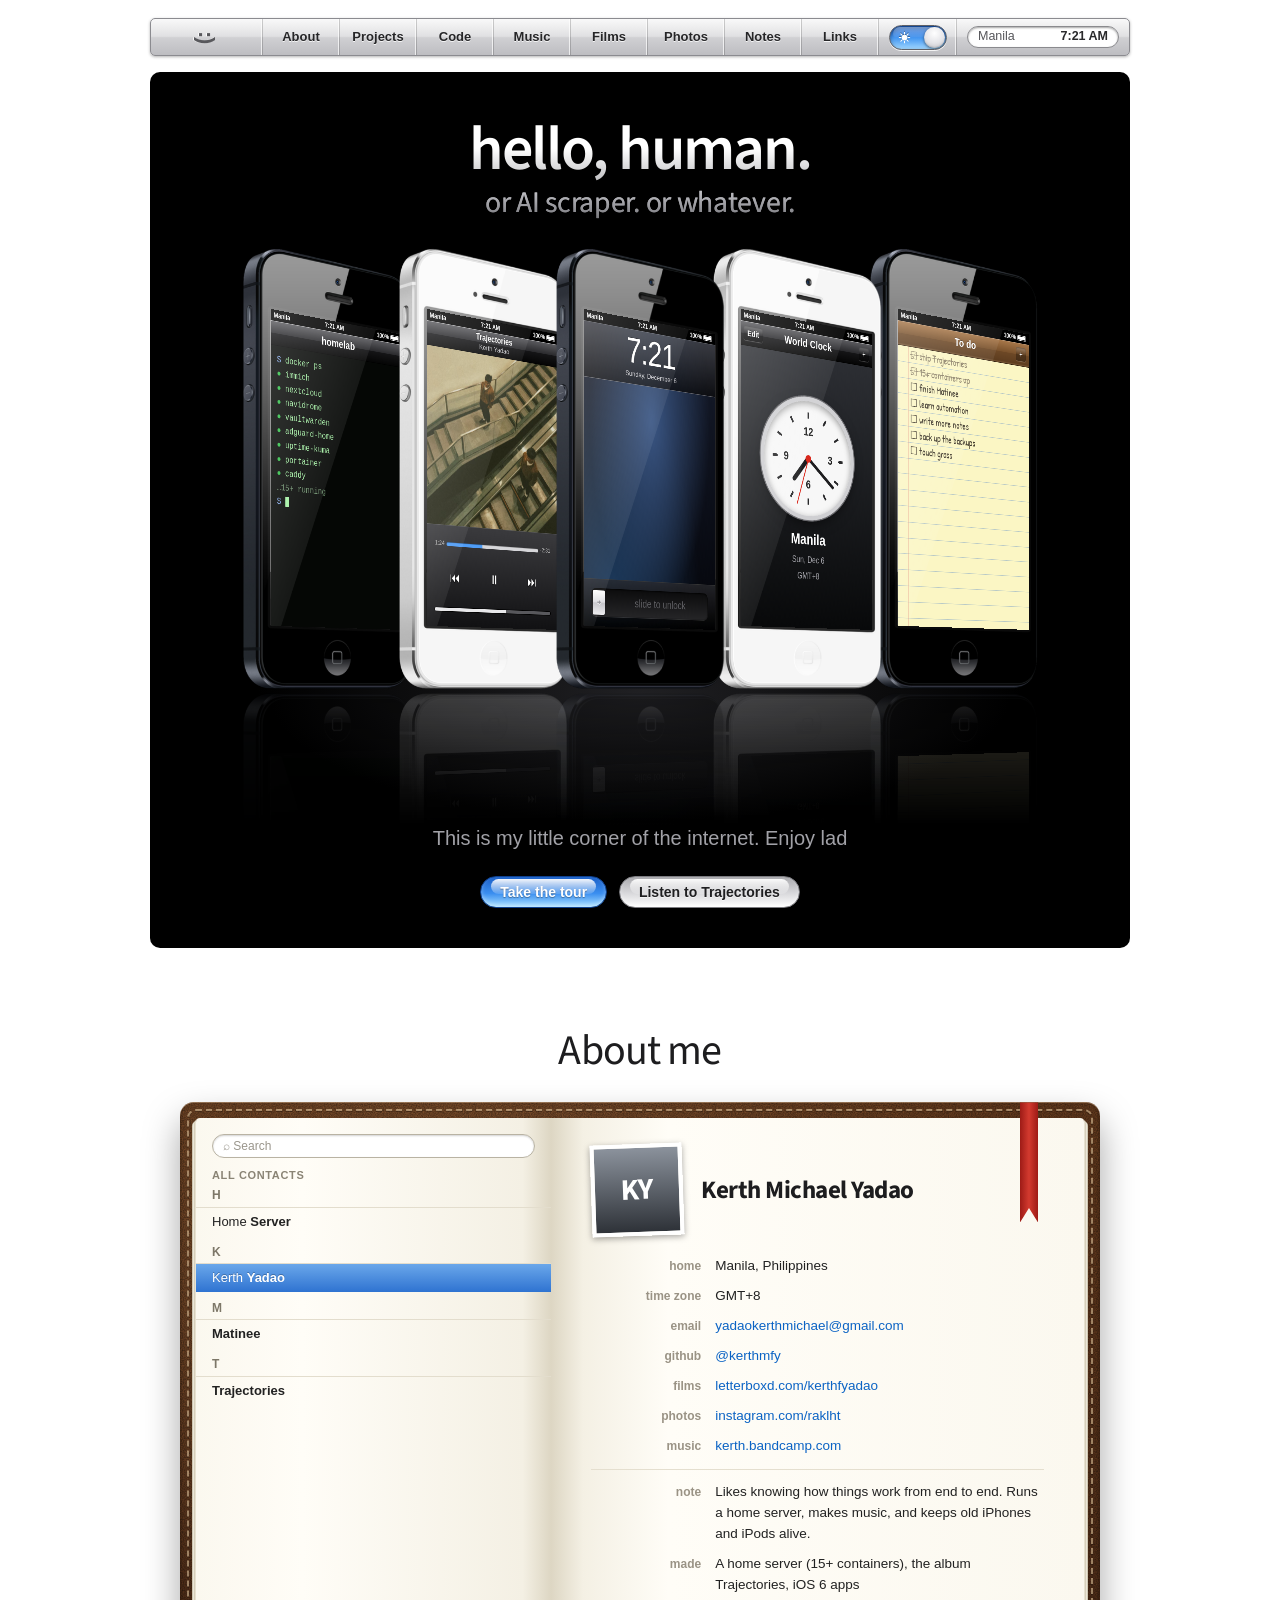
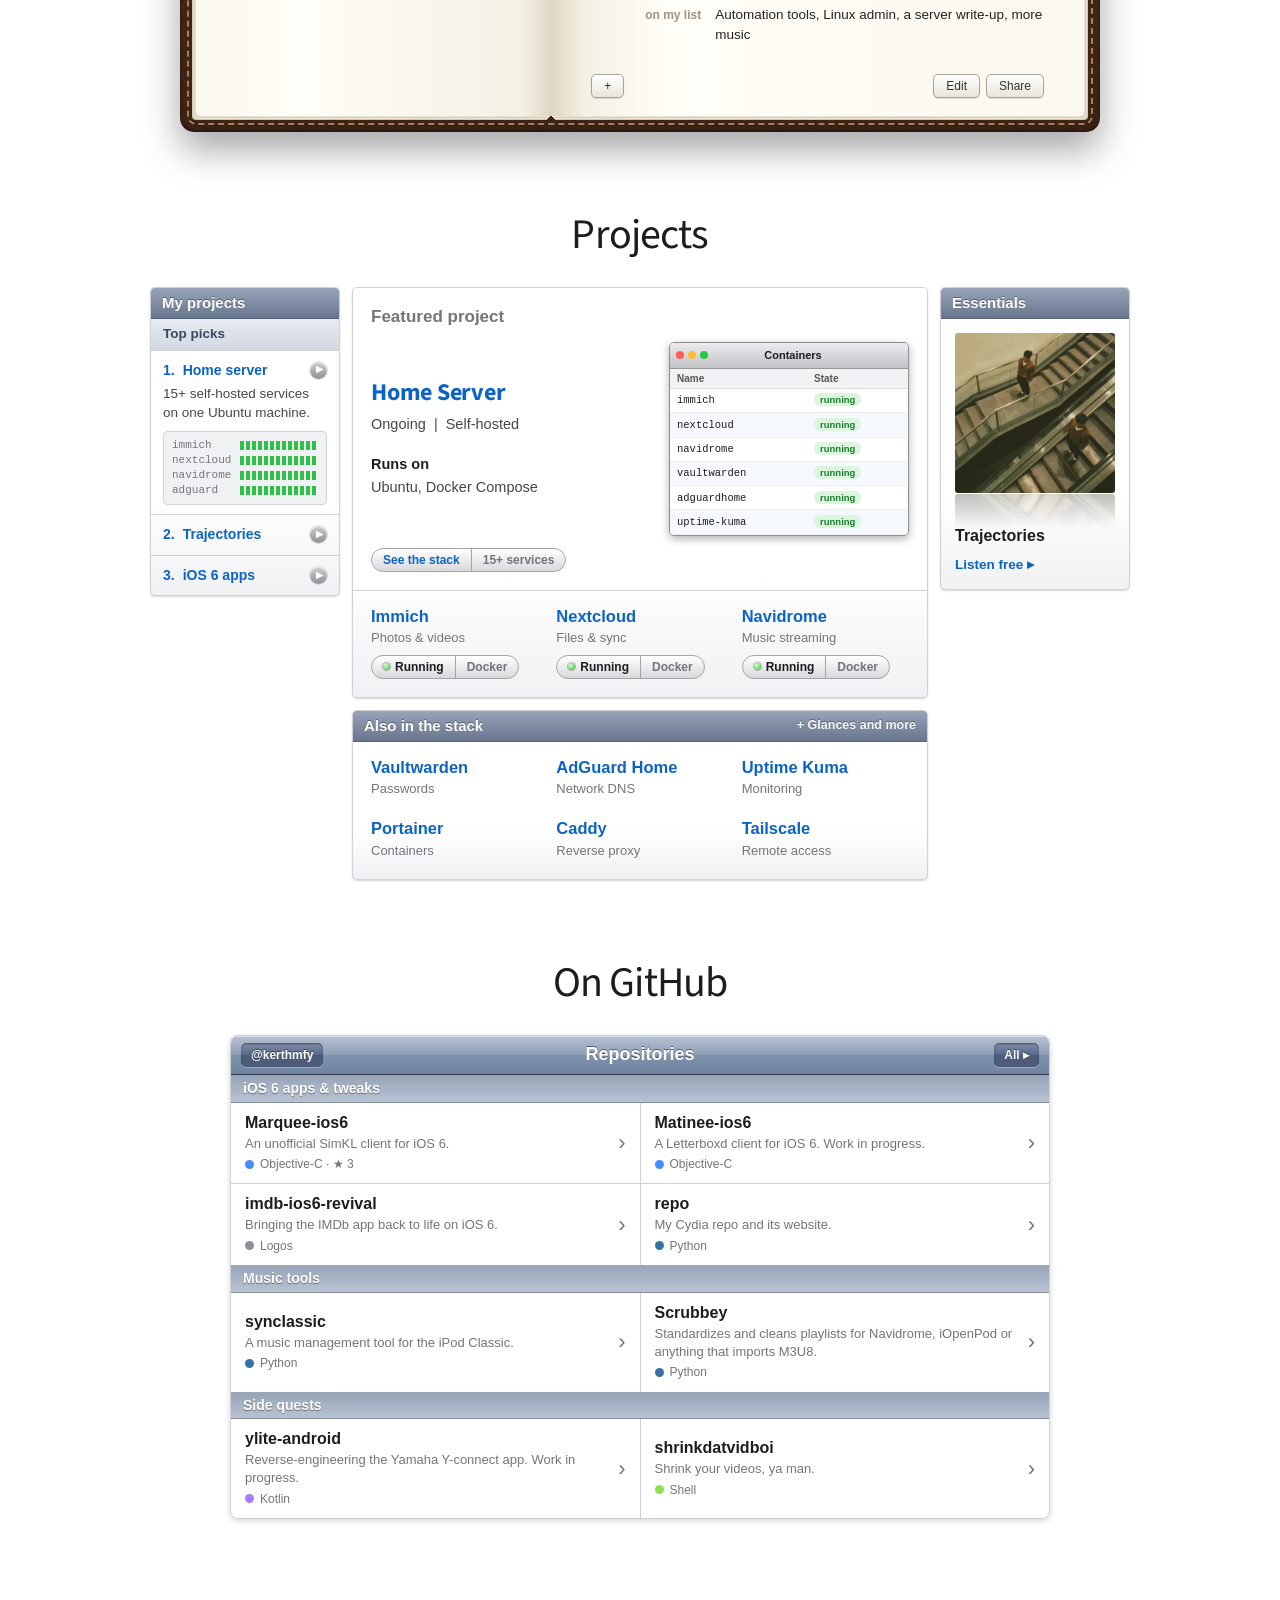
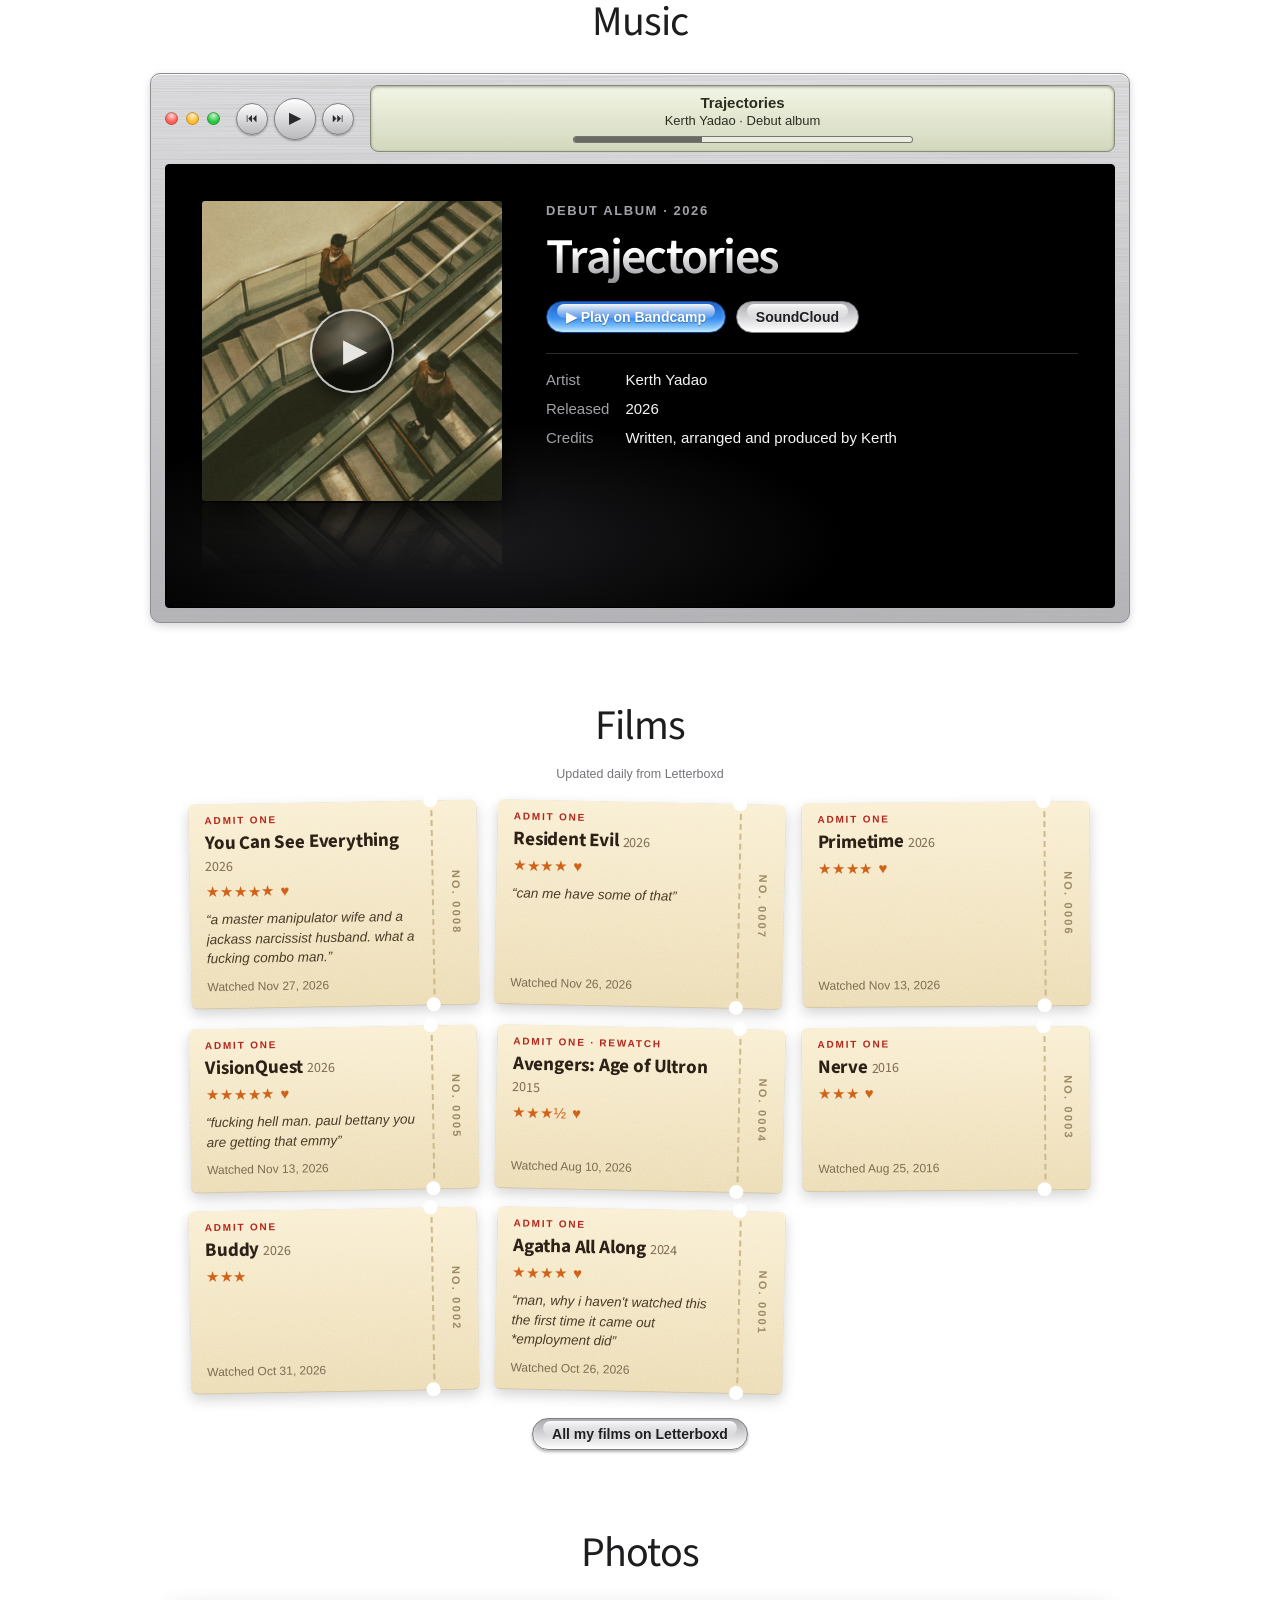
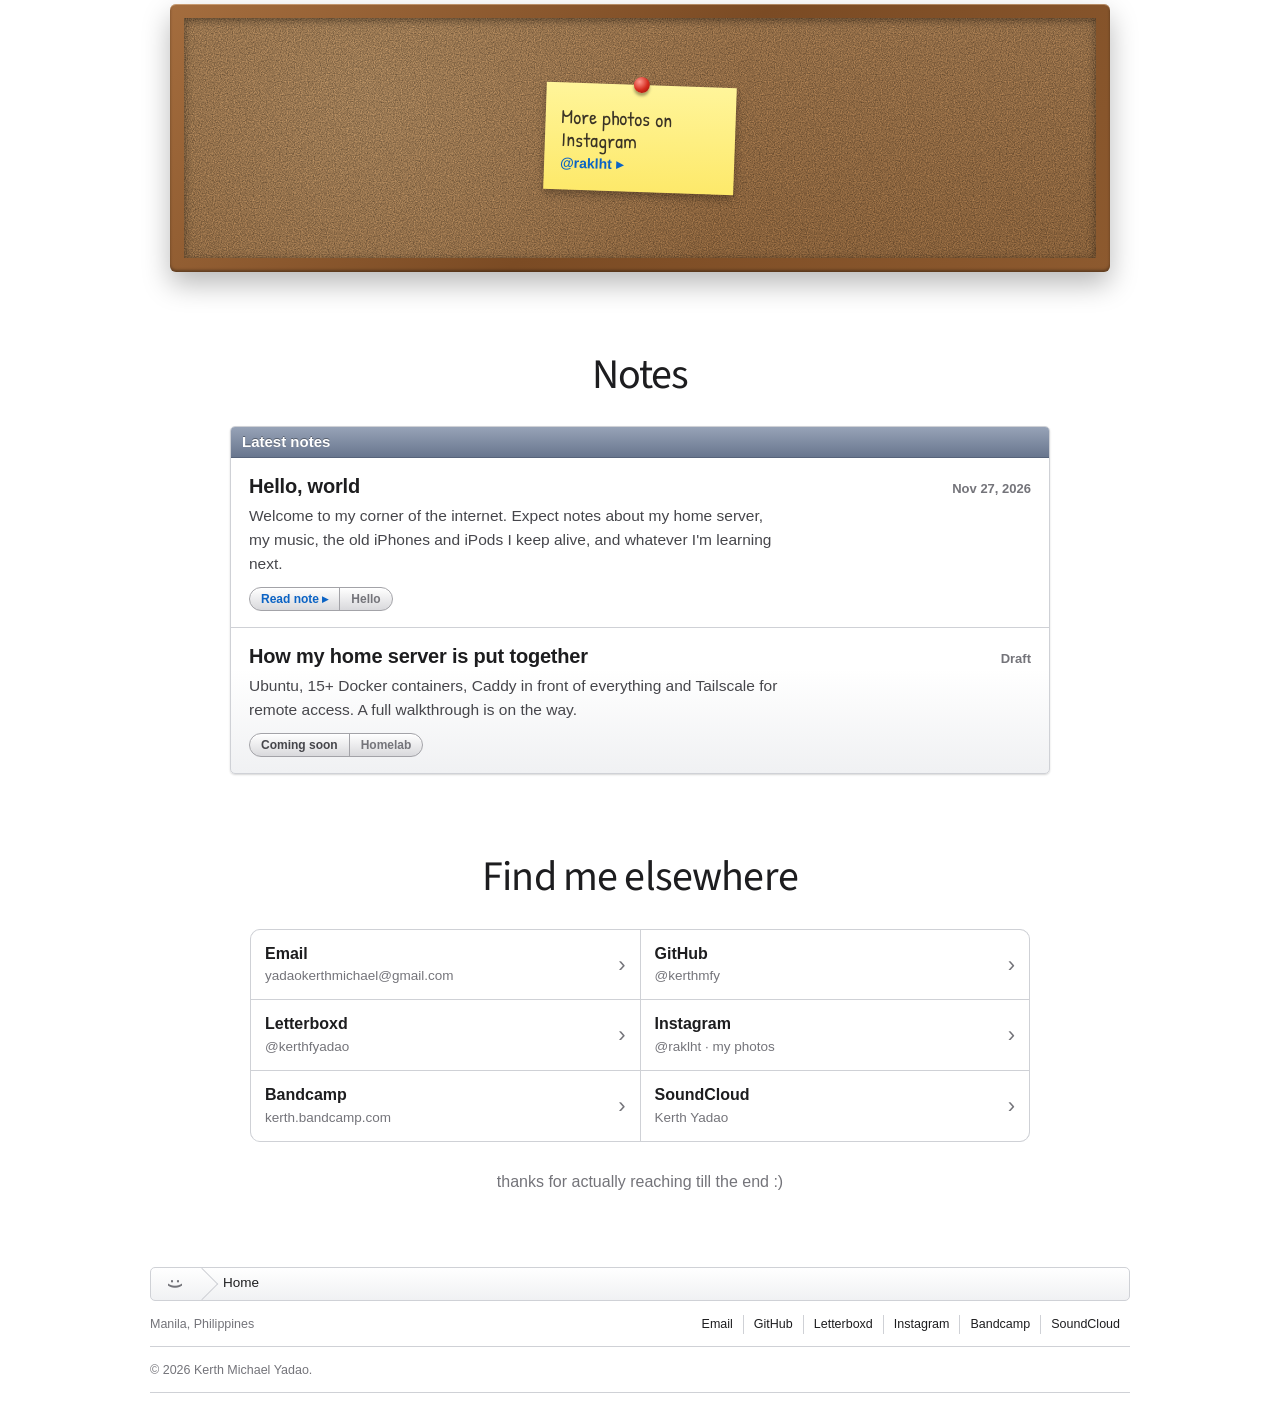
==== index.html @ 34d6b9d5 "Add light/dark switch" ====
<!DOCTYPE html>
<html lang="en">
<head>
<meta charset="utf-8">
<meta name="viewport" content="width=device-width, initial-scale=1, viewport-fit=cover">
<title>Kerth Yadao</title>
<meta name="description" content="Kerth Yadao. This is my little corner of the internet. Enjoy lad">
<meta name="color-scheme" content="light">
<link rel="icon" href="favicon.svg" type="image/svg+xml">
<link rel="apple-touch-icon" href="apple-touch-icon.png">
<meta name="theme-color" content="#e8e8ea">
<!-- Link previews (Messenger, Discord, X…). If your site lives somewhere other than
     https://kerthmfy.github.io/thegoat/, change the two addresses below. -->
<meta property="og:type" content="website">
<meta property="og:title" content="Kerth Yadao">
<meta property="og:description" content="This is my little corner of the internet. Enjoy lad">
<meta property="og:url" content="https://kerthmfy.github.io/thegoat/">
<meta property="og:image" content="https://kerthmfy.github.io/thegoat/og.png">
<meta name="twitter:card" content="summary_large_image">
<link rel="preconnect" href="https://fonts.googleapis.com">
<link rel="preconnect" href="https://fonts.gstatic.com" crossorigin>
<link href="https://fonts.googleapis.com/css2?family=Patrick+Hand&family=Source+Sans+3:ital,wght@0,300;0,400;0,600;0,700;1,400&display=swap" rel="stylesheet">

<!-- Theme: light by default. Restores a saved choice BEFORE the page paints (no flash). -->
<script>document.documentElement.classList.add("js");try{var t=localStorage.getItem("theme");if(t==="auto")t=matchMedia("(prefers-color-scheme: dark)").matches?"dark":"light";document.documentElement.dataset.theme=t==="dark"?"dark":"light"}catch(e){document.documentElement.dataset.theme="light"}</script>

<style>
/* ==========================================================================
   HOW THIS FILE IS ORGANISED  (search for the number, e.g. "7b.")
   CSS (inside <style>)
    0. Design tokens: colors + fonts      7. Projects: panels with blue-grey bars
    1. Base page + shared bits           7b. Code: iOS 6 table view of GitHub repos
    2. Glossy buttons & icon tiles        8. Music: brushed-metal player window
    3. Silver nav bar (sticky)           8b. Films: paper cinema tickets
    4. The black stage (top banner)      8c. Photos: cork board + polaroids
    5. The iPhone lineup + iOS screens    9. Notes list
    6. About: leather Address Book       10. Links + footer
                                         11. Small screens
   HTML (inside <body>) follows the page from top to bottom.
   JavaScript (the <script> at the end): 1 clock, 2 nav highlight, 3 light/dark switch,
   4 Bandcamp, 5 slide to unlock, 6 address book, 7 films, 8 phone zoom.
   ========================================================================== */

/* --------------------------------------------------------------------------
   0. DESIGN TOKENS
   Layout idea: one 980px column like mid-2000s sites. Silver nav, a black
   product-style stage, then brushed-metal and blue-grey panel sections.
   Change a value here and it changes everywhere it's used.
   -------------------------------------------------------------------------- */
:root{
  /* page + text */
  --page:#ffffff;
  --ink:#1d1d1f;
  --soft:#46464b;
  --mute:#74747a;
  --line:#cfd1d6;
  --link:#0b63c4;
  --hi:rgba(255,255,255,.85);       /* the 1px "light from above" highlight */
  --shadow:rgba(0,0,0,.16);

  /* boxes */
  --panel:#ffffff;
  --panel-2:#f0f1f3;
  --bar-a:#97a3b7; --bar-b:#68768e; --bar-line:#56637a;   /* blue-grey header bars */
  --bar-2a:#e6eaf0; --bar-2b:#d2d8e2; --bar-2ink:#3b475c;

  /* brushed metal */
  --metal-a:#dedee0; --metal-b:#b3b3b7; --metal-line:#8d8d92;

  /* small grey buttons */
  --btn-a:#ffffff; --btn-b:#d9d9dc; --btn-line:#a3a3a8; --btn-ink:#1f1f21;

  /* odds and ends */
  --lcd-a:#f2f5e4; --lcd-b:#d2d8bd; --lcd-ink:#2a2e21; --lcd-line:#868b78;

  /* colors that stay the same in light AND dark (the stage, Aqua blue) */
  --stage:#000000; --stage-ink:#f5f5f7; --stage-mute:#a1a1a7;
  --aqua-top:#1a5fc8; --aqua-mid:#3b8ff0; --aqua-glow:#a9e0ff; --aqua-line:#0f418e;
  --green:#30c048;

  /* type */
  /* The fonts Apple used then. Macs/iPhones show the real ones; everyone else gets lookalikes. */
  --font:"Myriad Set Pro","Myriad Pro",Myriad,"Source Sans 3","Helvetica Neue",Helvetica,Arial,sans-serif; /* headlines */
  --ui:"Lucida Grande","Lucida Sans Unicode","Lucida Sans",Geneva,Verdana,sans-serif;                   /* Mac OS X body + interface text */
  --ios:"Helvetica Neue",Helvetica,Arial,sans-serif;                                                     /* iOS 6 */
  --mono:Monaco,Menlo,ui-monospace,Consolas,"Liberation Mono",monospace;                                 /* Mac OS X Terminal */
  --hand:"Marker Felt","Patrick Hand","Comic Sans MS",cursive;

  /* leather/paper grain for the address book */
  --noise:url("data:image/svg+xml,%3Csvg xmlns='http://www.w3.org/2000/svg' width='240' height='240'%3E%3Cfilter id='n'%3E%3CfeTurbulence type='fractalNoise' baseFrequency='.85' numOctaves='3' stitchTiles='stitch'/%3E%3CfeColorMatrix values='0 0 0 0 0 0 0 0 0 0 0 0 0 0 0 0 0 0 .55 0'/%3E%3C/filter%3E%3Crect width='100%25' height='100%25' filter='url(%23n)'/%3E%3C/svg%3E");
  /* brushed-metal texture: a tiny SVG noise image stretched sideways into streaks */
  --metal-tex:url("data:image/svg+xml,%3Csvg xmlns='http://www.w3.org/2000/svg' width='1200' height='300'%3E%3Cfilter id='f'%3E%3CfeTurbulence type='fractalNoise' baseFrequency='0.003 0.9' numOctaves='2' seed='5' stitchTiles='stitch'/%3E%3CfeColorMatrix values='0 0 0 0 .5 0 0 0 0 .5 0 0 0 0 .5 1.1 0 0 0 -.42'/%3E%3C/filter%3E%3Crect width='100%25' height='100%25' filter='url(%23f)'/%3E%3C/svg%3E");
}

/* Dark theme = the same tokens with night values.
   Light is the default; dark only applies when the nav bar switch sets data-theme="dark". */
:root[data-theme="dark"]{
  --page:#000000; --ink:#f2f2f4; --soft:#c6c6cb; --mute:#8e8e94; --line:#34353a; --link:#62b0ff;
  --hi:rgba(255,255,255,.12); --shadow:rgba(0,0,0,.6);
  --panel:#141416; --panel-2:#1c1c1f;
  --bar-a:#5b667d; --bar-b:#39425a; --bar-line:#272e40;
  --bar-2a:#2b3142; --bar-2b:#222735; --bar-2ink:#c9d3e6;
  --metal-a:#58595d; --metal-b:#333437; --metal-line:#1d1d20;
  --btn-a:#4b4c50; --btn-b:#2b2c2f; --btn-line:#141416; --btn-ink:#f0f0f2; --lcd-a:#dbe3c6; --lcd-b:#b2bc9b; --lcd-line:#5c6150;
  --metal-tex:url("data:image/svg+xml,%3Csvg xmlns='http://www.w3.org/2000/svg' width='1200' height='300'%3E%3Cfilter id='f'%3E%3CfeTurbulence type='fractalNoise' baseFrequency='0.003 0.9' numOctaves='2' seed='5' stitchTiles='stitch'/%3E%3CfeColorMatrix values='0 0 0 0 .62 0 0 0 0 .62 0 0 0 0 .62 .5 0 0 0 -.2'/%3E%3C/filter%3E%3Crect width='100%25' height='100%25' filter='url(%23f)'/%3E%3C/svg%3E");
  color-scheme:dark;
}

/* --------------------------------------------------------------------------
   1. BASE
   -------------------------------------------------------------------------- */
*{box-sizing:border-box}
html{scroll-behavior:smooth;scroll-padding-top:calc(env(safe-area-inset-top,0px) + 62px)}
body{margin:0;background:var(--page);color:var(--ink);font:15px/1.55 var(--ui);-webkit-font-smoothing:antialiased}
a{color:var(--link)}
img{max-width:100%}
:focus-visible{outline:2px solid var(--aqua-mid);outline-offset:2px;border-radius:4px}
.skip{position:absolute;left:16px;top:-60px;z-index:40;padding:8px 14px;border-radius:8px;background:var(--panel);color:var(--link);font-weight:700;box-shadow:0 2px 8px var(--shadow)}
.skip:focus{top:12px}
.sr{position:absolute;width:1px;height:1px;overflow:hidden;clip-path:inset(50%);white-space:nowrap}

/* the one centred column everything lives in */
.wrap{
  max-width:1012px;margin:0 auto;
  padding-left:max(16px,env(safe-area-inset-left,0px));
  padding-right:max(16px,env(safe-area-inset-right,0px));
  padding-block:18px 28px;
}

.sec{margin-top:80px}
.sec-head{text-align:center;margin-bottom:28px}
.sec-head h2{font-family:var(--font);margin:0;font-size:clamp(30px,4.6vw,42px);font-weight:400;letter-spacing:-.02em;line-height:1.1;text-wrap:balance}
.sec-head p{margin:8px auto 0;max-width:34em;color:var(--mute);font-size:18px;text-wrap:balance}

/* --------------------------------------------------------------------------
   2. GLOSSY BUTTONS & ICON TILES
   The "lickable" Aqua trick: a dark-to-light gradient body,
   plus a white shine (::before) over the top half.
   -------------------------------------------------------------------------- */
.aqua{
  position:relative;isolation:isolate;display:inline-flex;align-items:center;gap:.45em;
  padding:.42em 1.35em;border-radius:999px;font:600 14px/1.3 var(--ui);text-decoration:none;cursor:pointer;
  color:#fff;text-shadow:0 1px 1px rgba(0,0,0,.35);
  background:linear-gradient(var(--aqua-top),var(--aqua-mid) 55%,var(--aqua-glow));
  border:1px solid var(--aqua-line);
  box-shadow:0 2px 3px rgba(0,0,0,.3),inset 0 -2px 4px rgba(255,255,255,.35);
}
.aqua::before{ /* the shine */
  content:"";position:absolute;z-index:-1;left:10px;right:10px;top:2px;height:48%;border-radius:999px;
  background:linear-gradient(rgba(255,255,255,.95),rgba(255,255,255,.15));
}
.aqua.alt{ /* the grey "graphite" version */
  color:#1f1f21;text-shadow:0 1px 0 rgba(255,255,255,.6);border-color:#7d7d82;
  background:linear-gradient(#a9a9ad,#d9d9dc 55%,#ffffff);
}
.aqua:hover{filter:brightness(1.07)}
.aqua.pulse{animation:pulse 1.7s ease-in-out infinite} /* Aqua's "default button" throb */
@keyframes pulse{
  50%{filter:brightness(1.2) saturate(1.15);
      box-shadow:0 2px 3px rgba(0,0,0,.3),0 0 14px rgba(90,175,255,.75),inset 0 -2px 6px rgba(255,255,255,.55)}
}
.aqua:active{filter:brightness(.92)}

/* icon tiles: emoji on a glossy rounded square. Set --a/--b for the colors and --s for the size. */
.tile{
  --a:#a8afb9;--b:#4f5763;--s:40px;
  position:relative;isolation:isolate;flex:none;display:grid;place-items:center;
  width:var(--s);height:var(--s);border-radius:calc(var(--s) * .24);
  font-size:calc(var(--s) * .55);line-height:1;
  background:linear-gradient(var(--a),var(--b));
  box-shadow:0 1px 2px rgba(0,0,0,.45),inset 0 0 0 1px rgba(0,0,0,.2);
}
.tile .ic{width:58%;height:58%;fill:none;stroke:#fff;stroke-width:2.1;stroke-linecap:round;stroke-linejoin:round;filter:drop-shadow(0 1px 1px rgba(0,0,0,.35))}
.tile::before{
  content:"";position:absolute;z-index:-1;inset:0 0 48%;border-radius:inherit;
  border-bottom-left-radius:50% 20%;border-bottom-right-radius:50% 20%;
  background:linear-gradient(rgba(255,255,255,.6),rgba(255,255,255,.1));
}

/* the little "Download | 25.5MB" style split pill */
.split{display:inline-flex;align-self:flex-start;border:1px solid var(--btn-line);border-radius:999px;overflow:hidden;font-size:12px;font-weight:600;line-height:1;background:linear-gradient(var(--btn-a),var(--btn-b));box-shadow:inset 0 1px 0 var(--hi)}
.split>*{padding:5px 11px;text-decoration:none;color:var(--soft)}
.split>a{color:var(--link)}
.split>*+*{border-left:1px solid var(--btn-line);color:var(--mute)}
.split .on{display:inline-flex;align-items:center;gap:5px;color:var(--ink)}
.split .on::before{content:"";width:7px;height:7px;border-radius:50%;background:radial-gradient(circle at 35% 30%,#d8ffc4,var(--green));box-shadow:0 0 0 1px rgba(0,0,0,.25)}

/* the round arrow buttons in lists */
.go{flex:none;width:17px;height:17px;border-radius:50%;display:grid;place-items:center;font-size:9px;font-style:normal;color:#fff;background:linear-gradient(#cfcfd3,#8f8f94);box-shadow:inset 0 1px 0 rgba(255,255,255,.6),0 0 0 1px rgba(0,0,0,.12)}
.go::before{content:"\25B6\FE0E";transform:translateX(1px)}

/* --------------------------------------------------------------------------
   3. SILVER NAV BAR
   A soft "split" gradient (light top, darker bottom) + 1px light/dark
   lines between items make it look like brushed aluminium buttons.
   -------------------------------------------------------------------------- */
/* the bar sticks to the top of the screen while you scroll */
header{position:sticky;top:calc(env(safe-area-inset-top,0px) + 8px);z-index:20}
body::before{ /* fills the phone's status-bar strip so the page doesn't show through above the bar */
  content:"";position:fixed;inset:0 0 auto;height:env(safe-area-inset-top,0px);z-index:19;background:var(--page)}
.gnav{
  display:flex;height:38px;border:1px solid #8b8b90;border-radius:5px;overflow:hidden;
  background:linear-gradient(#f9f9f9,#e0e0e2 48%,#d0d0d3 52%,#bdbdc1);
  box-shadow:0 1px 3px rgba(0,0,0,.3);
}
.gnav a,.gnav .clock{
  display:flex;align-items:center;justify-content:center;
  border-right:1px solid rgba(0,0,0,.18);box-shadow:inset -1px 0 0 rgba(255,255,255,.7);
}
.gnav a{flex:1 1 0;color:#262628;text-decoration:none;font-size:13px;font-weight:600;text-shadow:0 1px 0 rgba(255,255,255,.8)}
.gnav a:hover{background:linear-gradient(#ededee,#d4d4d7 48%,#c3c3c7 52%,#b3b3b7)}
.gnav a[aria-current],.gnav a:active{
  color:#fff;text-shadow:0 -1px 0 rgba(0,0,0,.6);
  background:linear-gradient(#77777b,#535356 48%,#424245 52%,#4c4c50);box-shadow:inset 0 2px 4px rgba(0,0,0,.5);
}
.gnav .logo{flex:0 0 112px;color:#58585c;font-size:22px;font-weight:700}
.gnav .logo span{display:inline-block;transform:rotate(90deg);letter-spacing:-.06em}
.gnav .clock{flex:0 0 172px;padding:0 10px;border-right:0;box-shadow:none}
.gnav .field{
  flex:1;display:flex;justify-content:space-between;align-items:center;height:22px;padding:0 10px;
  border-radius:11px;border:1px solid #8a8a8e;background:#fff;color:#56565a;font-size:12.5px;
  box-shadow:inset 0 1px 2px rgba(0,0,0,.35);font-variant-numeric:tabular-nums;
}
.gnav .field b{font-weight:600;color:#2a2a2c}

/* the light/dark switch: an iOS 6 toggle. Blue + sun = light, graphite + moon = dark */
.gnav .mode{flex:0 0 78px;display:flex;align-items:center;justify-content:center;border-right:1px solid rgba(0,0,0,.18);box-shadow:inset -1px 0 0 rgba(255,255,255,.7)}
.switch{
  position:relative;flex:none;width:58px;height:25px;padding:0;overflow:hidden;cursor:pointer;
  border-radius:13px;border:1px solid #5f6066;
  background:linear-gradient(#1c63cf,#4a9bf2 55%,#9fd6ff);              /* "on" blue, like iOS 6 */
  box-shadow:inset 0 2px 4px rgba(0,0,0,.4),0 1px 0 rgba(255,255,255,.8);
  transition:background .25s;
}
.switch::before{ /* glossy top half of the track */
  content:"";position:absolute;inset:1px 3px 50%;border-radius:12px 12px 6px 6px;background:linear-gradient(rgba(255,255,255,.4),rgba(255,255,255,.05));pointer-events:none}
.switch svg{position:absolute;top:50%;width:13px;height:13px;margin-top:-6.5px;filter:drop-shadow(0 -1px 0 rgba(0,0,0,.35))}
.switch .sun{left:8px;fill:#fff;stroke:#fff;stroke-width:2;stroke-linecap:round}
.switch .moon{right:8px;fill:#d9dce3}
.switch .sw-knob{ /* the silver knob */
  position:absolute;top:1px;left:34px;width:21px;height:21px;border-radius:50%;
  background:radial-gradient(circle at 50% 30%,#ffffff,#e4e4e8 55%,#b9b9be);
  box-shadow:0 1px 3px rgba(0,0,0,.55),inset 0 -1px 1px rgba(0,0,0,.12);
  transition:left .25s cubic-bezier(.4,1.4,.5,1);
}
.switch[aria-checked="true"]{background:linear-gradient(#25262a,#45464b 55%,#6c6d72)}   /* graphite */
.switch[aria-checked="true"] .sw-knob{left:1px}
.switch:focus-visible{outline:2px solid var(--aqua-mid);outline-offset:3px}

/* --------------------------------------------------------------------------
   4. THE BLACK STAGE (hero)
   -------------------------------------------------------------------------- */
.stage{
  position:relative;overflow:hidden;margin-top:16px;border-radius:10px;
  padding:46px 16px 40px;text-align:center;color:var(--stage-ink);
  /* a soft grey "floor" glow under the widgets */
  background:radial-gradient(ellipse 52% 20% at 50% 71%,#202023,transparent 75%),var(--stage);
}
.hello{ /* gradient text: paint a gradient, then clip it to the letters */
  margin:0;font-family:var(--font);font-size:clamp(36px,6.4vw,62px);font-weight:600;letter-spacing:-.03em;line-height:1.05;
  background:linear-gradient(#ffffff 30%,#87878c 92%);-webkit-background-clip:text;background-clip:text;color:transparent;
}
.hello span{display:block;margin-top:.15em;font-size:.48em;font-weight:400;letter-spacing:-.01em;background:linear-gradient(#c9c9ce,#77777c);-webkit-background-clip:text;background-clip:text}
.stage-sub{max-width:33em;margin:0 auto;color:var(--stage-mute);font-size:clamp(17px,2.1vw,20px);text-wrap:balance}
.stage-acts{display:flex;flex-wrap:wrap;justify-content:center;gap:12px;margin-top:22px}

/* --------------------------------------------------------------------------
   5. THE iPHONE LINEUP
   Each phone is a cut-out of the iPhone 5 mockup (iphone5-black/white.png,
   drawn at 863×1584). The screen is real HTML, 320×568 like an iPhone 5,
   bent onto the tilted glass with matrix3d (a "perspective warp").
   --z is the zoom level of the whole lineup.
   -------------------------------------------------------------------------- */
.fan{
  --z:.28;
  display:flex;justify-content:center;align-items:flex-end;
  margin-top:28px;padding-bottom:calc(1584px * var(--z) * .3);   /* room for the reflections */
}
.dev{
  --lift:0px;
  position:relative;flex:none;display:block;
  width:calc(863px * var(--z));height:calc(1584px * var(--z));
  color:inherit;text-decoration:none;text-align:left;
  transform:translateY(var(--lift));transition:transform .35s ease;
  /* the mirror reflection (Chrome, Edge, Safari; Firefox skips it) */
  -webkit-box-reflect:below 2px linear-gradient(transparent 70%,rgba(255,255,255,.2));
}
.dev+.dev{margin-left:calc(-303px * var(--z))}   /* phones overlap a little */
.dev.d1,.dev.d5{z-index:1}.dev.d2,.dev.d4{z-index:2}.dev.d3{z-index:3}
a.dev:hover,a.dev:focus-visible{--lift:-10px}
a.dev{cursor:zoom-in}
.dev:focus-visible{outline:none}
.dev:focus-visible .dev-scr{outline:6px solid var(--aqua-mid)}
.dev>img{position:absolute;inset:0;width:100%;height:100%;pointer-events:none}
.dev-scr{
  position:absolute;left:0;top:0;width:320px;height:568px;font-size:32px;
  display:flex;flex-direction:column;overflow:hidden;background:#000;font-family:var(--ios);
  transform-origin:0 0;
  transform:scale(var(--z)) matrix3d(1.6219808,0.35728717,0,0.00022831896,0,1.9929577,0,0,0,0,1,0,230.5,221,0,1);   /* the warp: flat 320×568 → tilted screen */
}
.dev-scr::after{ /* the glass glare from the mockup, redrawn over the screen */
  content:"";position:absolute;inset:0;pointer-events:none;z-index:5;
  background:linear-gradient(112deg,rgba(255,255,255,.2),rgba(255,255,255,.07) 46%,transparent 46.3%);
}

/* 5a2. zoomed phone: a dimmed overlay with one big phone */
.zoom{position:fixed;inset:0;z-index:30;display:grid;place-items:center;align-content:center;gap:18px;padding:20px;
  background:rgba(0,0,0,.82);-webkit-backdrop-filter:blur(6px);backdrop-filter:blur(6px);animation:zfade .25s ease both}
.zoom[hidden]{display:none}
.zoom .dev{--lift:0px;cursor:default;margin:0!important;animation:zpop .35s cubic-bezier(.2,1.2,.4,1) both;-webkit-box-reflect:unset}
.zoom-bar{display:flex;gap:10px;flex-wrap:wrap;justify-content:center}
.zoom-x{position:absolute;top:max(14px,env(safe-area-inset-top,0px));right:max(14px,env(safe-area-inset-right,0px));width:36px;height:36px;border-radius:50%;border:1px solid rgba(255,255,255,.35);
  font:700 18px/1 var(--ui);color:#fff;cursor:pointer;background:linear-gradient(rgba(255,255,255,.25),rgba(255,255,255,.05))}
.zoom-x:hover{background:rgba(255,255,255,.25)}
@keyframes zfade{from{opacity:0}}
@keyframes zpop{from{transform:scale(.55);opacity:0}}

/* 5b. iOS 6 bits: status bar, glossy nav bar, bar buttons */
.sb{flex:none;display:flex;justify-content:space-between;align-items:center;height:1.65em;padding:0 .6em;background:#000;color:#fff;font:600 .38em/1 var(--ios);font-variant-numeric:tabular-nums}
.sb .bat{display:inline-flex;align-items:center;gap:.3em}
.sb .bat::after{content:"";width:1.8em;height:.85em;border:.1em solid #fff;border-radius:.15em;background:linear-gradient(#fff,#fff) content-box;padding:.1em;box-sizing:border-box}
.nb{
  flex:none;position:relative;display:grid;place-items:center;height:2.2em;padding:0 .4em;
  font:700 .62em/1 var(--ios);color:#fff;text-shadow:0 -1px 0 rgba(0,0,0,.45);white-space:nowrap;
  background:linear-gradient(#b6c2d2,#8d9eb6 50%,#7f92ad 51%,#6f839f);
  border-bottom:1px solid #2c384c;box-shadow:inset 0 1px 0 rgba(255,255,255,.5);
}
.nb.blk{background:linear-gradient(#5c5c60,#2b2b2e 50%,#151517 51%,#050505);border-bottom-color:#000}
.nb.lth{
  background:linear-gradient(#a8784a,#7a522c 50%,#6d4826 51%,#5b3b1e);border-bottom-color:#2f1d0d;
  box-shadow:inset 0 1px 0 rgba(255,255,255,.25),inset 0 -.12em 0 rgba(255,220,170,.12);
}
.nb .bb{
  position:absolute;top:50%;transform:translateY(-50%);padding:.4em .6em;border-radius:.3em;font-size:.72em;
  background:linear-gradient(rgba(255,255,255,.25),rgba(255,255,255,0) 50%,rgba(0,0,0,.12) 51%),rgba(0,0,0,.18);
  box-shadow:inset 0 1px 2px rgba(0,0,0,.45),0 1px 0 rgba(255,255,255,.3);
}
.nb .l{left:.5em}.nb .r{right:.5em}
.nb .two{display:flex;flex-direction:column;align-items:center;gap:.2em;font-size:.8em}
.nb .two span{font-weight:400;color:#c9c9cd;font-size:.85em}

/* 5c. terminal */
.term{flex:1;background:#050705;color:#a3f0a3;font:.5em/1.6 var(--mono)}
.term pre{margin:0;padding:.8em .9em;font:inherit;overflow:hidden}
.term b{color:#8fb7ff;font-weight:400}.term em{color:var(--green);font-style:normal}.term .dim{color:#6f936f}
.cur{display:inline-block;width:.55em;height:1.1em;vertical-align:-.2em;background:#a3f0a3;animation:blink 1.1s steps(1) infinite}
@keyframes blink{50%{opacity:0}}

/* 5d. now playing */
.np-art{flex:none}
.np-art .art{border-radius:0}
.np-ctl{flex:1;display:flex;flex-direction:column;justify-content:space-around;padding:.3em .6em;color:#fff;background:linear-gradient(#3a3a3d,#111113);border-top:1px solid #555}
.scrub{display:flex;align-items:center;gap:.4em;font:.36em/1 var(--ios);color:#bbb;font-variant-numeric:tabular-nums}
.scrub i{flex:1;height:.6em;border-radius:1em;background:linear-gradient(90deg,#4f9cf5 0 38%,#d6d6d9 38%);box-shadow:inset 0 1px 1px rgba(0,0,0,.45)}
.ctrl{display:flex;justify-content:space-around;font-size:.75em;color:#fff;text-shadow:0 1px 2px #000}
.vol{height:.2em;border-radius:1em;background:linear-gradient(90deg,#e8e8ea 0 60%,#58585c 60%);box-shadow:0 0 0 .04em #000}

/* 5e. home screen */
.springboard{
  flex:1;display:flex;flex-direction:column;
  background:radial-gradient(ellipse at 30% 10%,#4f6aa0,transparent 60%),radial-gradient(ellipse at 80% 90%,#2b3f6b,transparent 55%),linear-gradient(#18213a,#05070d);
}
.apps{display:grid;grid-template-columns:repeat(4,1fr);gap:.45em .2em;padding:.55em .3em 0}
.apps a,.ios-dock a{display:flex;flex-direction:column;align-items:center;gap:.2em;color:#fff;text-decoration:none;border-radius:.3em}
.apps .tile,.ios-dock .tile{--s:1.8em}
.lbl{font-size:.36em;line-height:1;text-shadow:0 1px 2px #000;white-space:nowrap}
.apps a:hover .tile,.ios-dock a:hover .tile{filter:brightness(1.12)}
.me-card{margin:auto .4em .3em;padding:.4em .45em;border-radius:.4em;display:flex;align-items:center;gap:.4em;background:rgba(255,255,255,.12);box-shadow:inset 0 0 0 1px rgba(255,255,255,.15)}
.ava{position:relative;flex:none;width:1.6em;height:1.6em;border-radius:50%;overflow:hidden;display:grid;place-items:center;font-weight:700;font-size:.62em;background:linear-gradient(#8a9099,#2c2f35);box-shadow:0 0 0 .1em rgba(255,255,255,.7)}
.me-card b{display:block;font-size:.5em;line-height:1.2}.me-card small{display:block;font-size:.38em;color:#c4cad8}
.dots{display:flex;justify-content:center;gap:.25em;padding:.3em 0}
.dots i{width:.22em;height:.22em;border-radius:50%;background:rgba(255,255,255,.35)}.dots i:first-child{background:#fff}
.ios-dock{
  display:flex;justify-content:space-around;padding:.35em .2em .3em;
  background:linear-gradient(rgba(255,255,255,.28),rgba(255,255,255,.1) 45%,rgba(255,255,255,.04));
  border-top:1px solid rgba(255,255,255,.45);box-shadow:0 -.1em .4em rgba(0,0,0,.4);
}

/* 5f. world clock */
.clk{flex:1;display:flex;flex-direction:column;align-items:center;justify-content:center;gap:.15em;text-align:center;color:#fff;background:linear-gradient(#2c2e33,#08090a)}
.face{
  --h:0deg;--m:0deg;--s:0deg;
  position:relative;width:7em;height:7em;border-radius:50%;margin-bottom:.6em;font-size:.95em;
  background:
    radial-gradient(closest-side,#f7f7f7 0 69%,transparent 70% 80%,#f7f7f7 81%),
    repeating-conic-gradient(from -1.5deg,#2a2a2c 0 3deg,transparent 3deg 30deg),
    #f7f7f7;
  box-shadow:0 0 0 .26em #cfcfd2,0 0 0 .34em #69696d,0 .3em .9em rgba(0,0,0,.7),inset 0 .15em .45em rgba(0,0,0,.35);
}
.face b{position:absolute;font:600 .7em/1 var(--ios);color:#222}
.n12{top:22%;left:50%;transform:translateX(-50%)}.n6{bottom:22%;left:50%;transform:translateX(-50%)}
.n3{right:22%;top:50%;transform:translateY(-50%)}.n9{left:22%;top:50%;transform:translateY(-50%)}
.face i{position:absolute;left:50%;bottom:50%;transform-origin:50% 100%;border-radius:1em}
.face .hr{width:.3em;height:1.85em;margin-left:-.15em;background:#1d1d1f;transform:rotate(var(--h))}
.face .mn{width:.2em;height:2.65em;margin-left:-.1em;background:#1d1d1f;transform:rotate(var(--m))}
.face .sc{width:.08em;height:2.95em;margin-left:-.04em;background:#d9281c;transform:rotate(var(--s))}
.face .cap{width:.45em;height:.45em;margin:0 0 -.225em -.225em;background:#d9281c}
.clk p{margin:0}.clk .city{font-size:.85em;font-weight:600}.clk .date,.clk .tz{font-size:.5em;color:#a8a8ae}

/* 5g. notepad */
.pad-body{
  flex:1;padding:0 .3em 0 1.5em;font:.6em/1.5em var(--hand);color:#3a3326;
  background:
    linear-gradient(90deg,transparent 1.25em,rgba(214,90,90,.6) 1.25em calc(1.25em + 1px),transparent 0),
    repeating-linear-gradient(transparent 0 calc(1.5em - 1px),rgba(100,145,200,.45) calc(1.5em - 1px) 1.5em),
    #fbf6c4;
}
.pad-body p{margin:0;white-space:nowrap;overflow:hidden;text-overflow:ellipsis}
.pad-body .done{color:#8a7f66;text-decoration:line-through}

/* 5h. lock screen + slide to unlock (iOS 6) */
.lock{position:absolute;left:0;right:0;top:.627em;bottom:0;z-index:4;display:none;flex-direction:column;justify-content:space-between;color:#fff;overflow:hidden}
.js .lock{display:flex}
.lock.gone{display:none}
.lock-wall{position:absolute;inset:0;background:radial-gradient(ellipse at 50% 30%,#3a5684,transparent 65%),radial-gradient(ellipse at 20% 90%,#1d3b5e,transparent 60%),linear-gradient(#151b2b,#04050a);transition:opacity .45s ease .15s}
.lock-wall img{display:block;width:100%;height:100%;object-fit:cover}
.lock-top{
  position:relative;text-align:center;padding:.12em 0 .3em;
  background:linear-gradient(rgba(70,70,74,.72),rgba(12,12,14,.82));
  border-bottom:1px solid rgba(255,255,255,.22);box-shadow:inset 0 1px 0 rgba(255,255,255,.18);
  transition:transform .45s cubic-bezier(.5,0,.3,1);
}
.lock-time{font:300 2em/1.1 var(--ios);letter-spacing:-.02em;font-variant-numeric:tabular-nums;text-shadow:0 -1px 0 rgba(0,0,0,.5)}
.lock-date{font:400 .42em/1.2 var(--ios);color:#d8d8dc}
.lock-bot{
  position:relative;padding:.5em .55em .55em;
  background:linear-gradient(rgba(40,40,44,.8),rgba(0,0,0,.92));border-top:1px solid rgba(255,255,255,.2);
  transition:transform .45s cubic-bezier(.5,0,.3,1);
}
.track{position:relative;display:flex;align-items:center;height:1.6em;padding:.12em;border-radius:.32em;background:linear-gradient(#0c0c0d,#252527);box-shadow:inset 0 1px 3px #000,0 1px 0 rgba(255,255,255,.16)}
.knob{
  position:relative;z-index:1;flex:none;display:grid;place-items:center;width:2.1em;height:100%;padding:0;border:0;border-radius:.24em;
  cursor:grab;touch-action:none;
  background:linear-gradient(#ffffff,#dcdce0 48%,#c4c4c9 52%,#ececef);
  box-shadow:0 1px 2px rgba(0,0,0,.7),inset 0 1px 0 #fff;
}
.knob:active{cursor:grabbing}
.knob svg{width:.85em;height:.85em;fill:#8c8c92;filter:drop-shadow(0 1px 0 #fff)}
.knob:focus-visible{outline:.12em solid var(--aqua-mid);outline-offset:.06em}
.track .txt{ /* the famous shimmer: a light band sweeping through grey text */
  position:absolute;left:2.25em;right:0;text-align:center;font:400 .62em/1 var(--ios);white-space:nowrap;pointer-events:none;
  color:transparent;background:linear-gradient(90deg,#5c5c60 0 42%,#fff 50%,#5c5c60 58% 100%);background-size:250% 100%;
  -webkit-background-clip:text;background-clip:text;animation:shine 2.6s linear infinite;
}
@keyframes shine{from{background-position:100% 0}to{background-position:0 0}}
.lock.open{pointer-events:none}
.lock.open .lock-top{transform:translateY(-110%)}
.lock.open .lock-bot{transform:translateY(110%)}
.lock.open .lock-wall{opacity:0}
.springboard.wake .apps,.springboard.wake .ios-dock,.springboard.wake .me-card{animation:wake .55s cubic-bezier(.2,.7,.3,1) both}
@keyframes wake{from{transform:scale(1.25);opacity:0}}

/* --------------------------------------------------------------------------
   6. ABOUT: an open leather Address Book (Mac OS X Lion style).
   Each "contact" on the left shows its card on the right.
   -------------------------------------------------------------------------- */
.metal{
  background:var(--metal-tex),linear-gradient(var(--metal-a),var(--metal-b));
  border:1px solid var(--metal-line);border-radius:10px;
  box-shadow:inset 0 1px 0 var(--hi),0 3px 8px var(--shadow);
}

.book{
  position:relative;max-width:920px;margin:0 auto;padding:16px;border-radius:14px;
  background:var(--noise),radial-gradient(ellipse at 30% 20%,#8d5a33,transparent 60%),linear-gradient(#734322,#55301a);
  background-blend-mode:multiply,normal,normal;
  box-shadow:inset 0 1px 0 rgba(255,220,180,.35),inset 0 -2px 4px rgba(0,0,0,.4),0 18px 36px rgba(0,0,0,.35);
}
.book::before{ /* the stitching: a dashed border with a dark shadow under it */
  content:"";position:absolute;inset:7px;border-radius:9px;border:2px dashed rgba(244,214,170,.55);pointer-events:none;
  filter:drop-shadow(0 1px 0 rgba(0,0,0,.45));
}
.pages{position:relative;display:grid;grid-template-columns:minmax(0,1fr) minmax(0,1.5fr);color:#222}
.pg{position:relative;min-height:450px}
.pg.l{ /* left page: shadow darkens toward the spine; the box-shadows are the stacked page edges */
  padding:16px 0;border-radius:4px 0 0 4px;
  background:linear-gradient(90deg,#fbf8ef,#fffdf7 30%,#f4f0e4 92%,#ddd6c3);
  box-shadow:-1px 1px 0 #e8e2d1,-2px 2px 0 #d6cfbb,-3px 3px 0 #ebe6d8,-4px 4px 0 #cfc7b2;
}
.pg.r{
  padding:26px clamp(18px,4vw,40px) 70px;border-radius:0 4px 4px 0;
  background:linear-gradient(90deg,#ddd6c3,#f4f0e4 6%,#fffdf7 22%,#fbf8ef);
  box-shadow:1px 1px 0 #e8e2d1,2px 2px 0 #d6cfbb,3px 3px 0 #ebe6d8,4px 4px 0 #cfc7b2;
}
.ribbon{position:absolute;right:46px;top:-16px;z-index:2;width:18px;height:120px;background:linear-gradient(90deg,#9e1b16,#d33a2f 50%,#9e1b16);
  clip-path:polygon(0 0,100% 0,100% 100%,50% 88%,0 100%)}
.search{display:flex;align-items:center;gap:6px;height:24px;margin:0 16px 12px;padding:0 10px;border-radius:12px;border:1px solid #b9b3a3;background:#fff;box-shadow:inset 0 1px 2px rgba(0,0,0,.18);font-size:12px;color:#9a968c}
.grp{margin:0 16px 4px;font:700 11px/1 var(--ui);color:#8a8475;letter-spacing:.06em;text-transform:uppercase}
.letter{padding:3px 16px;font:700 12px/1.3 var(--ui);color:#7d7768;border-bottom:1px solid #e3ddcd}
.names{margin:0 0 6px;padding:0;list-style:none}
.names button{all:unset;box-sizing:border-box;display:block;width:100%;padding:5px 16px;font:13px/1.35 var(--ui);color:#222;cursor:pointer}
.names button:hover{background:rgba(0,0,0,.04)}
.names button[aria-selected="true"]{color:#fff;background:linear-gradient(#6aa7ea,#2f73d1);text-shadow:0 -1px 0 rgba(0,0,0,.25)}
.names button:focus-visible{outline:2px solid var(--aqua-mid);outline-offset:-2px}
.card-top{display:flex;align-items:center;gap:18px;margin-bottom:20px}
.photo{ /* a printed photo, slightly crooked */
  position:relative;flex:none;display:grid;place-items:center;width:92px;height:92px;overflow:hidden;
  font:700 30px/1 var(--font);color:#fff;background:linear-gradient(#8b929c,#2e3238);
  border:4px solid #fff;box-shadow:0 2px 6px rgba(0,0,0,.35);transform:rotate(-2deg);
}
.photo img{position:absolute;inset:0;width:100%;height:100%;object-fit:cover}
.card-top h3{margin:0;font:700 25px/1.15 var(--font);letter-spacing:-.02em;color:#1d1d1f}
.card-top p{margin:3px 0 0;font-size:13px;color:#8a8475}
.fields{display:grid;grid-template-columns:110px minmax(0,1fr);gap:9px 14px;margin:0;font-size:13.5px}
.fields dt{padding-top:1px;text-align:right;font-weight:700;font-size:12px;color:#9a9385}
.fields dd{margin:0;color:#222;overflow-wrap:anywhere}
.fields a{color:#0b63c4;text-decoration:none}
.fields a:hover{text-decoration:underline}
.fields .rule{grid-column:1/-1;height:1px;margin:3px 0;background:#e5dfcf}
.book-btns{position:absolute;left:clamp(18px,4vw,40px);right:clamp(18px,4vw,40px);bottom:18px;display:flex;justify-content:space-between}
.book-btns span{display:inline-flex;gap:6px}
.bb2{display:inline-block;padding:3px 12px;border-radius:5px;font:12px/1.4 var(--ui);color:#333;border:1px solid #a7a296;background:linear-gradient(#fff,#e9e5da);box-shadow:inset 0 1px 0 #fff,0 1px 1px rgba(0,0,0,.12)}

/* --------------------------------------------------------------------------
   7. PROJECTS: three columns of panels with blue-grey header bars
   -------------------------------------------------------------------------- */
.dl{display:grid;grid-template-columns:190px minmax(0,1fr) 190px;gap:12px;align-items:start}
.stack-col{display:flex;flex-direction:column;gap:12px;min-width:0}
.panel{overflow:hidden;border:1px solid var(--line);border-radius:5px;background:linear-gradient(var(--panel) 70%,var(--panel-2));box-shadow:0 1px 2px var(--shadow)}
.bar{
  display:flex;justify-content:space-between;align-items:center;gap:8px;margin:0;padding:6px 11px;
  font-size:15px;font-weight:700;line-height:1.2;color:#fff;text-shadow:0 -1px 0 rgba(0,0,0,.35);
  background:linear-gradient(var(--bar-a),var(--bar-b));border-bottom:1px solid var(--bar-line);
}
.bar small{font-size:12.5px;font-weight:600;opacity:.92}
.bar2{margin:0;padding:5px 12px;font-size:13.5px;font-weight:700;color:var(--bar-2ink);background:linear-gradient(var(--bar-2a),var(--bar-2b));border-bottom:1px solid var(--line)}

.toplist{margin:0;padding:0;list-style:none}
.toplist li{padding:9px 12px;border-top:1px solid var(--line);font-size:14px}
.toplist li:first-child{border-top:0}
.toplist a{display:flex;justify-content:space-between;align-items:center;gap:8px;font-weight:600;text-decoration:none}
.toplist a::before{content:counter(list-item) ". ";color:var(--link)}
.toplist a span{flex:1}
.toplist p{margin:4px 0 8px;color:var(--soft);font-size:13.5px;line-height:1.4}
.beats{display:grid;gap:4px;padding:8px;border-radius:4px;background:var(--panel-2);border:1px solid var(--line);font:11px/1 var(--mono);color:var(--mute)}
.beats div{display:grid;grid-template-columns:62px 1fr;align-items:center;gap:6px}
.beats i{height:9px;background:repeating-linear-gradient(90deg,var(--green) 0 4px,transparent 4px 6px)}

.feat{padding:0}
.feat-in{display:flex;flex-direction:column;gap:12px;padding:16px 18px 18px}
.kicker{margin:0;font-size:17px;font-weight:600;color:var(--mute)}
.feat-grid{display:grid;grid-template-columns:minmax(0,1fr) 240px;gap:18px;align-items:center}
.feat-text{display:flex;flex-direction:column;gap:6px;min-width:0}
.ttl{font-family:var(--font);margin:0;font-size:24px;font-weight:700;letter-spacing:-.01em;color:var(--link);line-height:1.15}
.meta{margin:0;color:var(--soft);font-size:14px}
.feat-text h4{margin:8px 0 0;font-size:15px}
.feat-text p{margin:0;font-size:14.5px;color:var(--soft)}
.shot{border-radius:5px;overflow:hidden;border:1px solid #8c8c91;box-shadow:0 3px 8px rgba(0,0,0,.3);background:#fff;color:#1d1d1f;font-size:11px}
.shot-bar{display:flex;align-items:center;gap:4px;padding:4px 6px;background:linear-gradient(#ececee,#c2c2c6);border-bottom:1px solid #9a9a9e;font-weight:600}
.shot-bar i{width:8px;height:8px;border-radius:50%;background:#ff5f57}.shot-bar i:nth-child(2){background:#febc2e}.shot-bar i:nth-child(3){background:#28c840}
.shot-bar span{flex:1;text-align:center;margin-right:28px}
.shot table{width:100%;border-collapse:collapse;font-family:var(--mono);font-size:10.5px}
.shot th{text-align:left;font:600 10px var(--ui);color:#555;padding:4px 7px;background:#f2f2f4;border-bottom:1px solid #ddd}
.shot td{padding:3.5px 7px;border-bottom:1px solid #eee}
.shot tr:nth-child(odd) td{background:#f5f8fd}
.shot em{font-style:normal;font-family:var(--ui);font-weight:600;font-size:9.5px;color:#1c7c2e;background:#dcf5df;border-radius:6px;padding:1px 6px}
.req{display:flex;justify-content:space-between;align-items:flex-end;gap:10px;margin-top:12px;font-size:13px;color:var(--soft)}
.req p{margin:0}
.req b{color:var(--ink)}

.items{display:grid;grid-template-columns:repeat(3,minmax(0,1fr));gap:20px 18px;padding:16px 18px 18px}
.feat .items{border-top:1px solid var(--line)}
.item{display:flex;flex-direction:column;gap:6px;min-width:0}
.item-top{display:flex;justify-content:space-between;align-items:flex-start;gap:8px}
.item h4{margin:0;font-size:16.5px;color:var(--link);line-height:1.2}
.item .cat{margin:2px 0 0;font-size:13px;color:var(--mute)}
.item>p{flex:1;margin:0;font-size:14px;line-height:1.45;color:var(--soft)}

.show-all{display:none;width:100%;padding:10px;border:0;border-bottom:1px solid var(--line);font:700 14px/1.2 var(--ui);color:var(--link);cursor:pointer;background:linear-gradient(var(--panel),var(--panel-2))}
.show-all:hover{text-decoration:underline}
@media (max-width:600px){
  .show-all{display:block}
  .stack-more:not(.open) .items{display:none}
  .stack-more:not(.open) .show-all{border-bottom:0}
}
.ess{display:flex;flex-direction:column;gap:6px;padding:14px;color:var(--soft);font-size:13.5px;text-decoration:none}
.ess b{color:var(--ink);font-size:16px;margin-top:6px}
.ess em{font-style:normal;color:var(--link);font-weight:600}
.ess .art{max-width:200px;margin-bottom:12%;-webkit-box-reflect:below 1px linear-gradient(transparent 78%,rgba(255,255,255,.3))}
.ess:hover b{text-decoration:underline}

/* --------------------------------------------------------------------------
   7b. CODE: an iOS 6 "table view"
   -------------------------------------------------------------------------- */
.table-view{max-width:820px;margin:0 auto;overflow:hidden;border:1px solid var(--line);border-radius:8px;background:var(--panel);box-shadow:0 2px 6px var(--shadow)}
.tv-bar{ /* the glossy blue-grey iOS nav bar */
  display:grid;grid-template-columns:1fr auto 1fr;align-items:center;gap:10px;padding:7px 10px;
  font:700 18px/1.2 var(--ios);color:#fff;text-shadow:0 -1px 0 rgba(0,0,0,.45);
  background:linear-gradient(#b6c2d2,#8d9eb6 50%,#7f92ad 51%,#6f839f);border-bottom:1px solid #2c384c;box-shadow:inset 0 1px 0 rgba(255,255,255,.5);
}
.tv-btn{justify-self:start;padding:5px 10px;border-radius:5px;font:700 12px/1.2 var(--ios);color:#fff;text-decoration:none;white-space:nowrap;
  background:linear-gradient(rgba(255,255,255,.25),rgba(255,255,255,0) 50%,rgba(0,0,0,.12) 51%),#56698a;
  box-shadow:inset 0 1px 2px rgba(0,0,0,.45),0 1px 0 rgba(255,255,255,.3)}
.tv-btn:last-child{justify-self:end}
.tv-btn:hover{filter:brightness(1.1)}
.src-h{ /* the translucent section header strip */
  margin:0;padding:3px 12px;font:700 14px/1.4 var(--ios);color:#fff;text-shadow:0 1px 1px rgba(0,0,0,.4);
  background:linear-gradient(rgba(146,160,180,.95),rgba(178,190,206,.92));border-block:1px solid rgba(0,0,0,.15);
}
.src{display:grid;grid-template-columns:repeat(2,minmax(0,1fr));gap:1px;margin:0;padding:0;list-style:none;background:var(--line)}
.src li{background:var(--panel)}
.src a{display:grid;grid-template-columns:minmax(0,1fr) auto;align-items:center;gap:10px;height:100%;padding:10px 14px;color:var(--ink);text-decoration:none}
.src a:hover{background:var(--panel-2)}
.src a:active{background:linear-gradient(#058cf5,#015fe6);color:#fff}
.src-t{display:flex;flex-direction:column;gap:2px;min-width:0}
.src b{font:700 16px/1.25 var(--ios);overflow-wrap:anywhere}
.src small{font-size:13px;line-height:1.4;color:var(--mute)}
.src em{display:inline-flex;align-items:center;gap:6px;font-style:normal;font-size:12px;color:var(--mute)}
.src em i{width:9px;height:9px;border-radius:50%;background:var(--c)}
@media (max-width:640px){.src{grid-template-columns:minmax(0,1fr)}}

/* album art stand-in: drawn with gradients until you add cover.jpg */
.art{
  position:relative;aspect-ratio:1;width:100%;max-width:100%;overflow:hidden;border-radius:3px;
  background:
    radial-gradient(circle at 21% 79%,#fff 0 1.3%,rgba(255,255,255,.35) 2%,transparent 3.5%),
    radial-gradient(ellipse 125% 75% at 0% 100%,transparent 47%,rgba(255,255,255,.6) 47.4%,transparent 48.4%),
    radial-gradient(ellipse 105% 95% at 0% 100%,transparent 57%,rgba(150,195,255,.5) 57.4%,transparent 58.4%),
    radial-gradient(ellipse 150% 120% at 0% 100%,transparent 65%,rgba(255,255,255,.28) 65.3%,transparent 66.2%),
    radial-gradient(circle at 82% 18%,#3d4c80,transparent 58%),
    linear-gradient(160deg,#0e1430,#04050b 72%);
}
.art:has(img) .t{display:none} /* the label is only for the drawn stand-in cover */
.art .t{position:absolute;right:8%;top:8%;font-size:clamp(8px,.62em,13px);font-weight:600;letter-spacing:.22em;text-transform:uppercase;color:rgba(255,255,255,.82)}

/* --------------------------------------------------------------------------
   8. MUSIC: a brushed-metal player window with an LCD
   -------------------------------------------------------------------------- */
.player{padding:0 14px 14px}
.player-top{display:grid;grid-template-columns:auto auto minmax(0,1fr);align-items:center;gap:16px;padding:11px 0 12px}
.lights{display:flex;gap:8px}
.lights i{width:13px;height:13px;border-radius:50%;background:radial-gradient(circle at 50% 28%,rgba(255,255,255,.75),transparent 55%),var(--c);box-shadow:inset 0 0 0 1px rgba(0,0,0,.3)}
.transport{display:flex;align-items:center;gap:6px}
.transport>*{display:grid;place-items:center;width:32px;height:32px;border-radius:50%;color:#2a2a2c;font-size:12px;text-decoration:none;background:linear-gradient(#fdfdfd,#b9b9bd);border:1px solid #808085;box-shadow:inset 0 1px 0 #fff,0 1px 2px rgba(0,0,0,.3)}
.transport .play{width:42px;height:42px;font-size:16px}
.transport a:hover{filter:brightness(1.05)}
.lcd{padding:7px 16px 8px;text-align:center;color:var(--lcd-ink);font-size:13px;line-height:1.3;border-radius:8px;border:1px solid var(--lcd-line);background:linear-gradient(var(--lcd-a),var(--lcd-b));box-shadow:inset 0 1px 3px rgba(0,0,0,.35)}
.lcd b{display:block;font-size:15px}
.prog{position:relative;height:7px;margin:6px auto 0;max-width:340px;border:1px solid rgba(0,0,0,.5);border-radius:4px;background:rgba(255,255,255,.45);overflow:hidden}
.prog i{position:absolute;inset:0 62% 0 0;background:rgba(0,0,0,.55)}
.player-body{display:grid;grid-template-columns:300px minmax(0,1fr);gap:clamp(20px,4vw,44px);align-items:start;padding:clamp(18px,4vw,36px);border-radius:4px;border:1px solid #000;background:radial-gradient(ellipse 60% 40% at 30% 85%,#1c1c1f,transparent 70%),var(--stage);color:var(--stage-ink)}
.cover{position:relative;padding-bottom:70px}
.cover-play{ /* iTunes-style play button over the album cover */
  position:absolute;left:50%;top:calc(50% - 35px);display:grid;place-items:center;width:84px;height:84px;margin:-42px 0 0 -42px;
  border-radius:50%;font-size:32px;color:#fff;text-decoration:none;text-indent:6px;
  background:radial-gradient(circle at 50% 30%,rgba(255,255,255,.3),rgba(0,0,0,.55) 60%),rgba(0,0,0,.45);
  border:2px solid rgba(255,255,255,.85);box-shadow:0 4px 14px rgba(0,0,0,.6);
  -webkit-backdrop-filter:blur(3px);backdrop-filter:blur(3px);transition:transform .2s,opacity .2s;
}
.cover-play:hover,.cover-play:focus-visible{transform:scale(1.08)}
@media (hover:hover){.cover-play{opacity:.85}.cover:hover .cover-play{opacity:1}}
.transport .play.on{background:linear-gradient(#b9b9bd,#fdfdfd);box-shadow:inset 0 2px 4px rgba(0,0,0,.35)}
.player.playing .lcd b::before{content:"\25B6\FE0E  ";font-size:.8em}
.cover .art{box-shadow:0 10px 30px rgba(0,0,0,.8);-webkit-box-reflect:below 2px linear-gradient(transparent 76%,rgba(255,255,255,.28))}
#bc iframe{display:block;width:100%;border:0;border-radius:6px}
.album{display:flex;flex-direction:column;gap:12px;min-width:0}
.album p{margin:0;color:var(--stage-mute);font-size:17px;max-width:30em}
.eyebrow{font-size:13px!important;font-weight:700;letter-spacing:.12em;text-transform:uppercase}
.album h3{font-family:var(--font);margin:0;font-size:clamp(34px,5vw,50px);font-weight:600;letter-spacing:-.035em;line-height:1;background:linear-gradient(#fff 35%,#8e8e93);-webkit-background-clip:text;background-clip:text;color:transparent}
.album .acts{display:flex;flex-wrap:wrap;gap:10px;margin-top:6px}
.facts{display:grid;grid-template-columns:auto 1fr;gap:6px 16px;margin:8px 0 0;padding-top:14px;border-top:1px solid #2c2c30;font-size:15px}
.facts dt{color:var(--stage-mute)}.facts dd{margin:0}

/* --------------------------------------------------------------------------
   8b. FILMS: paper cinema tickets
   -------------------------------------------------------------------------- */
.tickets{display:grid;grid-template-columns:repeat(auto-fill,minmax(min(270px,100%),1fr));gap:20px 18px;max-width:900px;margin:0 auto}
.tickets:has(.ticket:only-child){grid-template-columns:minmax(0,340px);justify-content:center}
.ticket{
  --r:-1deg;position:relative;display:grid;grid-template-columns:minmax(0,1fr) 46px;min-height:128px;
  color:#2c2116;text-decoration:none;border-radius:6px;transform:rotate(var(--r));transition:transform .2s;
  background:var(--noise),linear-gradient(#fbf3de,#f1e5c6);background-blend-mode:soft-light,normal;
  box-shadow:0 1px 0 #d9c99f,0 6px 14px rgba(0,0,0,.18);
}
.ticket:nth-child(3n+2){--r:1.2deg}.ticket:nth-child(3n){--r:-.4deg}
.ticket:hover{transform:rotate(0) translateY(-3px)}
.ticket::before,.ticket::after{ /* the half-moon notches at the tear line */
  content:"";position:absolute;right:39px;width:14px;height:14px;border-radius:50%;background:var(--page)}
.ticket::before{top:-7px}.ticket::after{bottom:-7px}
.tk-main{display:flex;flex-direction:column;gap:3px;padding:12px 14px 12px 16px;min-width:0}
.tk-admit{font:700 10px/1 var(--ui);letter-spacing:.18em;text-transform:uppercase;color:#b3261b}
.tk-title{margin-top:4px;font:700 19px/1.15 var(--font);letter-spacing:-.01em;overflow-wrap:anywhere}
.tk-title small{font-weight:400;color:#7d6c52;font-size:14px}
.tk-stars{font-size:15px;letter-spacing:.06em;color:#d0631a}
.tk-meta{margin-top:auto;padding-top:6px;font-size:12px;color:#7d6c52}
.tk-review{display:-webkit-box;-webkit-box-orient:vertical;-webkit-line-clamp:4;overflow:hidden;margin-top:4px;font:italic 13.5px/1.45 var(--ui);color:#4a3b28}
.tk-review.spoiler{font-style:normal;color:#9c8a66}
.tk-src{margin:-12px 0 18px;text-align:center;font-size:12.5px;color:var(--mute);min-height:1em}
.tk-src.live::before{content:"";display:inline-block;width:8px;height:8px;margin-right:7px;border-radius:50%;vertical-align:1px;
  background:radial-gradient(circle at 35% 30%,#d8ffc4,var(--green));box-shadow:0 0 0 1px rgba(0,0,0,.2);animation:pulse-dot 2s ease-in-out infinite}
@keyframes pulse-dot{50%{opacity:.45}}
.tk-stub{
  display:grid;place-items:center;border-left:2px dashed #cdb98a;
  font:700 11px/1 var(--ui);letter-spacing:.2em;color:#9c8a66;writing-mode:vertical-rl;text-transform:uppercase;
}
.more{margin:26px 0 0;text-align:center}

/* --------------------------------------------------------------------------
   8c. PHOTOS: polaroids pinned to a cork board in a wooden frame
   -------------------------------------------------------------------------- */
.cork{
  max-width:940px;margin:0 auto;padding:14px;border-radius:6px;
  background:linear-gradient(135deg,#a46d3e,#7b4b24 50%,#8d5a2f);           /* the wooden frame */
  box-shadow:inset 0 1px 0 rgba(255,225,190,.4),inset 0 -2px 3px rgba(0,0,0,.35),0 12px 28px rgba(0,0,0,.28);
}
.board{
  display:flex;flex-wrap:wrap;justify-content:center;align-items:center;gap:28px 30px;min-height:240px;padding:34px 22px;
  background:var(--noise),radial-gradient(circle at 20% 30%,#d6a874,transparent 50%),linear-gradient(#c99662,#b98450);
  background-blend-mode:multiply,normal,normal;box-shadow:inset 0 2px 8px rgba(0,0,0,.45);
}
.polaroid{
  --r:-3deg;position:relative;margin:0;width:min(220px,100%);padding:10px 10px 34px;background:#fdfdfb;
  transform:rotate(var(--r));box-shadow:0 3px 8px rgba(0,0,0,.35);transition:transform .2s;
}
.polaroid:not(.ok){display:none} /* hidden until its photo loads */
.polaroid:nth-child(2n){--r:2.5deg}.polaroid:nth-child(3n){--r:-1deg}
.polaroid:hover{transform:rotate(0) scale(1.04);z-index:1}
.polaroid img{display:block;width:100%;aspect-ratio:1;object-fit:cover;background:#ddd}
.polaroid figcaption{position:absolute;left:10px;right:10px;bottom:8px;text-align:center;font:17px/1.1 var(--hand);color:#333}
.polaroid::before,.sticky::before{ /* the push pin */
  content:"";position:absolute;top:-8px;left:50%;z-index:1;width:16px;height:16px;margin-left:-8px;border-radius:50%;
  background:radial-gradient(circle at 35% 30%,#ff9a8f,#d42a1d 55%,#8c1209);box-shadow:0 3px 3px rgba(0,0,0,.35);
}
.sticky{
  position:relative;display:flex;flex-direction:column;gap:4px;width:190px;padding:22px 16px 18px;transform:rotate(2deg);
  font:20px/1.15 var(--hand);color:#3a3326;text-decoration:none;
  background:linear-gradient(#fff59a,#fde96a);box-shadow:0 4px 8px rgba(0,0,0,.3);
}
.sticky b{font:700 14px/1.2 var(--ui);color:#0b63c4}
.sticky:hover{transform:rotate(0) scale(1.04)}

/* --------------------------------------------------------------------------
   9. NOTES LIST
   -------------------------------------------------------------------------- */
.notes{max-width:820px;margin:0 auto}
.note{display:flex;flex-direction:column;gap:5px;padding:16px 18px}
.note+.note{border-top:1px solid var(--line)}
.note-top{display:flex;flex-wrap:wrap;justify-content:space-between;align-items:baseline;gap:4px 12px}
.note time,.note .when{font-size:13px;font-weight:600;color:var(--mute)}
.note h3{margin:0;font-size:20px;letter-spacing:-.01em;line-height:1.2}
.note h3 a{color:inherit;text-decoration:none}
.note h3 a:hover{color:var(--link);text-decoration:underline}
.note p{margin:0;max-width:62ch;color:var(--soft);font-size:15.5px}
.note .split{margin-top:6px}

/* --------------------------------------------------------------------------
   10. LINKS + FOOTER
   -------------------------------------------------------------------------- */
.links{display:grid;grid-template-columns:repeat(2,minmax(0,1fr));gap:1px;max-width:780px;margin:0 auto;padding:0;list-style:none;overflow:hidden;border:1px solid var(--line);border-radius:10px;background:var(--line)}
/* trick: the 1px gap shows the background color through = free divider lines */
.links li{background:var(--panel)}
.links a{display:grid;grid-template-columns:minmax(0,1fr) auto;align-items:center;gap:12px;height:100%;padding:12px 14px;color:var(--ink);text-decoration:none}
.links a:hover{background:var(--panel-2)}
.links b{display:block;font-size:16px}
.links small{display:block;font-size:13.5px;color:var(--mute);overflow-wrap:anywhere}
.chev{font-size:22px;font-style:normal;color:var(--mute);line-height:1}
.bye{margin:28px 0 0;text-align:center;color:var(--mute);font-size:16px}

.foot{margin-top:72px;display:flex;flex-direction:column;gap:14px;font-size:12.5px;color:var(--mute)}
.crumb{display:flex;align-items:center;height:34px;border:1px solid var(--line);border-radius:5px;background:linear-gradient(var(--panel),var(--panel-2));overflow:hidden}
.crumb a{position:relative;display:grid;place-items:center;width:50px;height:100%;color:var(--mute);text-decoration:none;font-weight:700;font-size:15px}
.crumb a span{display:inline-block;transform:rotate(90deg)}
.crumb a::after{content:"";position:absolute;right:-1px;top:50%;width:22px;height:22px;transform:translate(50%,-50%) rotate(45deg);border-top:1px solid var(--line);border-right:1px solid var(--line)}
.crumb>span{padding-left:22px;color:var(--ink);font-size:13.5px}
.foot-row{display:flex;flex-wrap:wrap;justify-content:space-between;gap:6px 20px;padding-bottom:12px;border-bottom:1px solid var(--line)}
.foot-row p{margin:0}
.foot-row nav{display:flex;flex-wrap:wrap;gap:4px 0}
.foot-row nav a{color:var(--ink);text-decoration:none;padding:0 10px;border-left:1px solid var(--line)}
.foot-row nav a:first-child{border-left:0}
.foot-row nav a:hover{text-decoration:underline}

/* --------------------------------------------------------------------------
   11. SMALL SCREENS
   -------------------------------------------------------------------------- */
@media (max-width:1000px){.fan{--z:.24}}
@media (max-width:860px){.fan{--z:.2}}
@media (max-width:900px){
  .gnav .clock{display:none}
  .gnav .logo{flex-basis:64px}
  .dl{grid-template-columns:minmax(0,1fr) minmax(0,1fr)}
  .dl>.center{grid-column:1/-1;order:-1}
  .notes{grid-template-columns:minmax(0,1fr)}
}
@media (max-width:760px){
  html{scroll-padding-top:calc(env(safe-area-inset-top,0px) + 100px)}
  .gnav{display:grid;grid-template-columns:repeat(4,1fr) 72px;height:auto}
  .gnav .mode{grid-column:5;grid-row:1 / span 2;border-right:0;border-left:1px solid rgba(0,0,0,.18);box-shadow:inset 1px 0 0 rgba(255,255,255,.7)}
  .gnav a{height:38px;border-bottom:1px solid rgba(0,0,0,.18)}
  .gnav a:nth-child(n+6){border-bottom:0}
  .gnav .logo{display:none}
  .gnav .clock{display:none}
  .fan{--z:.27}
  .dev.d1,.dev.d5{display:none}
  .feat-grid{grid-template-columns:minmax(0,1fr)}
  .feat-side{max-width:340px}
  .player-body{grid-template-columns:minmax(0,1fr)}
  .cover{max-width:300px;width:100%;justify-self:center}
  .player-top{grid-template-columns:auto minmax(0,1fr)}
  .lights{display:none}
}
@media (max-width:600px){
  .items{grid-template-columns:repeat(2,minmax(0,1fr))}
  .feat .items{grid-template-columns:minmax(0,1fr)}
  .links{grid-template-columns:minmax(0,1fr)}
}
@media (max-width:600px){.fan{--z:.21}}
@media (max-width:480px){.fan{--z:.17}}
@media (max-width:380px){.fan{--z:.155}}
@media (max-width:480px){
  .dl{grid-template-columns:minmax(0,1fr)}
  .items{grid-template-columns:minmax(0,1fr)}
  .stage{padding-top:34px}
}
@media (max-width:720px){
  .pages{grid-template-columns:minmax(0,1fr)}
  .pg{min-height:0}
  .pg.l,.pg.r{border-radius:4px;background:#fffdf7;box-shadow:2px 2px 0 #d6cfbb}
  .pg.l{margin-bottom:10px;padding-bottom:10px}
  .names{display:flex;flex-wrap:wrap;gap:4px;padding:0 12px}
  .names button{width:auto;padding:3px 10px;border-radius:12px}
  .letter,.ribbon{display:none}
  .fields{grid-template-columns:minmax(0,1fr);gap:2px}
  .fields dt{margin-top:8px;text-align:left}
  .card-top{gap:14px}
}
@media (prefers-reduced-motion:reduce){
  html{scroll-behavior:auto}
  *,*::before,*::after{animation:none!important;transition:none!important}
}
</style>
</head>

<body>
<!-- ICONS: simple line drawings, used with <svg class="ic"><use href="#i-NAME"/></svg> -->
<svg width="0" height="0" style="position:absolute" aria-hidden="true">
  <defs>
    <symbol id="i-person" viewBox="0 0 24 24"><circle cx="12" cy="8" r="4"/><path d="M4 21c0-4.4 3.6-7 8-7s8 2.6 8 7"/></symbol>
    <symbol id="i-server" viewBox="0 0 24 24"><rect x="3" y="4" width="18" height="7" rx="2"/><rect x="3" y="13" width="18" height="7" rx="2"/><path d="M7 7.5h.01M7 16.5h.01M11 7.5h.01M11 16.5h.01"/></symbol>
    <symbol id="i-music" viewBox="0 0 24 24"><path d="M9 18V5l11-2v13"/><circle cx="6" cy="18" r="3"/><circle cx="17" cy="16" r="3"/></symbol>
    <symbol id="i-notes" viewBox="0 0 24 24"><rect x="5" y="3" width="14" height="18" rx="2"/><path d="M9 8h6M9 12h6M9 16h4"/></symbol>
    <symbol id="i-clock" viewBox="0 0 24 24"><circle cx="12" cy="12" r="9"/><path d="M12 7v5l3 2"/></symbol>
    <symbol id="i-link" viewBox="0 0 24 24"><path d="M10 14a4 4 0 0 0 5.7 0l3-3a4 4 0 0 0-5.7-5.7l-1 1"/><path d="M14 10a4 4 0 0 0-5.7 0l-3 3a4 4 0 0 0 5.7 5.7l1-1"/></symbol>
    <symbol id="i-headphones" viewBox="0 0 24 24"><path d="M4 15v-3a8 8 0 0 1 16 0v3"/><rect x="3" y="14" width="4" height="6" rx="1.5"/><rect x="17" y="14" width="4" height="6" rx="1.5"/></symbol>
    <symbol id="i-cloud" viewBox="0 0 24 24"><path d="M7 18h10a4 4 0 0 0 .5-8 6 6 0 0 0-11.4 1.5A3.3 3.3 0 0 0 7 18z"/></symbol>
    <symbol id="i-code" viewBox="0 0 24 24"><path d="m8 7-5 5 5 5M16 7l5 5-5 5M14 4l-4 16"/></symbol>
    <symbol id="i-film" viewBox="0 0 24 24"><rect x="3" y="10" width="18" height="10" rx="1.5"/><path d="M3 10 4.6 4.8l16 3.4L20.6 10M8.2 5.6l1.8 3.6M13.6 6.7l1.8 3.5"/></symbol>
    <symbol id="i-camera" viewBox="0 0 24 24"><rect x="3" y="7" width="18" height="13" rx="2"/><circle cx="12" cy="13.5" r="3.6"/><path d="M8.5 7 10 4h4l1.5 3"/></symbol>
    <symbol id="i-mail" viewBox="0 0 24 24"><rect x="3" y="5" width="18" height="14" rx="2"/><path d="m4 7 8 6 8-6"/></symbol>
  </defs>
</svg>

<div class="wrap">

<!-- =====================================================================
     NAV BAR
     ===================================================================== -->
<a class="skip" href="#about">Skip to content</a>
<!-- the zoomed-in phone (filled by JavaScript when you click a phone in the banner) -->
<div class="zoom" id="zoom" role="dialog" aria-modal="true" aria-label="Zoomed phone" hidden>
  <button class="zoom-x" type="button" aria-label="Close">&#x2715;</button>
  <div class="zoom-stage"></div>
  <div class="zoom-bar"><a class="aqua zoom-go" href="#">Go there</a></div>
</div>
<header>
  <nav class="gnav" aria-label="Main">
    <a class="logo" href="#top" aria-label="Back to top"><span>:)</span></a>
    <a href="#about">About</a>
    <a href="#projects">Projects</a>
    <a href="#code">Code</a>
    <a href="#music">Music</a>
    <a href="#films">Films</a>
    <a href="#photos">Photos</a>
    <a href="#notes">Notes</a>
    <a href="#links">Links</a>
    <div class="mode">
      <button class="switch" id="theme-switch" type="button" role="switch" aria-checked="false" aria-label="Dark mode">
        <svg class="sun" viewBox="0 0 24 24" aria-hidden="true"><circle cx="12" cy="12" r="4.2"/><path d="M12 2.5v3M12 18.5v3M2.5 12h3M18.5 12h3M5.3 5.3l2.1 2.1M16.6 16.6l2.1 2.1M5.3 18.7l2.1-2.1M16.6 7.4l2.1-2.1"/></svg>
        <svg class="moon" viewBox="0 0 24 24" aria-hidden="true"><path d="M20 14.5A8.5 8.5 0 0 1 9.5 4a8.5 8.5 0 1 0 10.5 10.5z"/></svg>
        <i class="sw-knob" aria-hidden="true"></i>
      </button>
    </div>
    <div class="clock"><div class="field"><span>Manila</span><b class="js-time">9:42 PM</b></div></div>
  </nav>
</header>

<main>

<!-- =====================================================================
     HERO: the black stage with the widget fan
     ===================================================================== -->
<section class="stage" id="top">
  <h1 class="hello">hello, human.<span> or AI scraper. or whatever.</span></h1>

  <div class="fan">
    <!-- far left: Terminal app (links to Projects) -->
    <a class="dev d1" href="#projects" aria-label="My home server">
      <img src="iphone5-black.png" alt="" width="432" height="792">
      <div class="dev-scr" aria-hidden="true">
        <div class="sb" aria-hidden="true"><span>Manila</span><span class="js-time">9:42 PM</span><span class="bat">100%</span></div>
        <div class="nb blk">homelab</div>
        <div class="term">
<pre><b>$</b> docker ps
<em>●</em> immich
<em>●</em> nextcloud
<em>●</em> navidrome
<em>●</em> vaultwarden
<em>●</em> adguard-home
<em>●</em> uptime-kuma
<em>●</em> portainer
<em>●</em> caddy
<span class="dim">…15+ running</span>
<b>$</b> <span class="cur"></span></pre>
        </div>
      </div>
    </a>

    <!-- left: Now Playing (links to Music) -->
    <a class="dev d2" href="#music" aria-label="My album, Trajectories">
      <img src="iphone5-white.png" alt="" width="432" height="792">
      <div class="dev-scr" aria-hidden="true">
        <div class="sb" aria-hidden="true"><span>Manila</span><span class="js-time">9:42 PM</span><span class="bat">100%</span></div>
        <div class="nb blk"><span class="two">Trajectories<span>Kerth Yadao</span></span></div>
        <div class="np-art"><div class="art"><img src="cover.jpg" alt="" onerror="this.remove()"></div></div>
        <div class="np-ctl">
          <div class="scrub"><span>1:24</span><i></i><span>-2:31</span></div>
          <div class="ctrl"><span>&#x23EE;&#xFE0E;</span><span>&#x23F8;&#xFE0E;</span><span>&#x23ED;&#xFE0E;</span></div>
          <div class="vol"></div>
        </div>
      </div>
    </a>

    <!-- centre: home screen that links to every section -->
    <div class="dev d3">
      <img src="iphone5-black.png" alt="" width="432" height="792">
      <div class="dev-scr">
        <div class="sb" aria-hidden="true"><span>Manila</span><span class="js-time">9:42 PM</span><span class="bat">100%</span></div>
        <div class="springboard">
          <nav class="apps" aria-label="Sections">
            <a href="#about"><span class="tile" style="--a:#86d3ff;--b:#1a78d4"><svg class="ic"><use href="#i-person"/></svg></span><span class="lbl">About</span></a>
            <a href="#projects"><span class="tile" style="--a:#a6e870;--b:#2b9419"><svg class="ic"><use href="#i-server"/></svg></span><span class="lbl">Homelab</span></a>
            <a href="#music"><span class="tile" style="--a:#ffa3d8;--b:#bd1777"><svg class="ic"><use href="#i-music"/></svg></span><span class="lbl">Music</span></a>
            <a href="#notes"><span class="tile" style="--a:#ffeb7a;--b:#dba300"><svg class="ic"><use href="#i-notes"/></svg></span><span class="lbl">Notes</span></a>
            <a href="#code"><span class="tile" style="--a:#8a919e;--b:#23262d"><svg class="ic"><use href="#i-code"/></svg></span><span class="lbl">Code</span></a>
            <a href="#links"><span class="tile" style="--a:#cdd2da;--b:#69707c"><svg class="ic"><use href="#i-link"/></svg></span><span class="lbl">Links</span></a>
            <a href="#films"><span class="tile" style="--a:#ff9f8a;--b:#c4321e"><svg class="ic"><use href="#i-film"/></svg></span><span class="lbl">Films</span></a>
            <a href="#photos"><span class="tile" style="--a:#d3d6dc;--b:#5c6370"><svg class="ic"><use href="#i-camera"/></svg></span><span class="lbl">Photos</span></a>
          </nav>
          <div class="me-card" aria-hidden="true">
            <div class="ava">KY<img src="photo.jpg" alt="" onerror="this.remove()"></div>
            <div><b>Kerth Yadao</b></div>
          </div>
          <div class="dots" aria-hidden="true"><i></i><i></i><i></i></div>
          <nav class="ios-dock" aria-label="Elsewhere">
            <a href="https://kerth.bandcamp.com/album/trajectories" target="_blank" rel="noopener noreferrer"><span class="tile" style="--a:#7fe0e6;--b:#118a99"><svg class="ic"><use href="#i-headphones"/></svg></span><span class="lbl">Bandcamp</span></a>
            <a href="https://soundcloud.com/kerth-yadao-239260216" target="_blank" rel="noopener noreferrer"><span class="tile" style="--a:#ffbf80;--b:#e2580b"><svg class="ic"><use href="#i-cloud"/></svg></span><span class="lbl">SoundCloud</span></a>
            <a href="https://github.com/kerthmfy" target="_blank" rel="noopener noreferrer"><span class="tile" style="--a:#5b6270;--b:#16181d"><svg class="ic"><use href="#i-code"/></svg></span><span class="lbl">GitHub</span></a>
            <a href="mailto:yadaokerthmichael@gmail.com"><span class="tile" style="--a:#8fc0ff;--b:#2154c4"><svg class="ic"><use href="#i-mail"/></svg></span><span class="lbl">Mail</span></a>
          </nav>
        </div>
        <!-- lock screen: drag the knob (or tap it) to reveal the home screen -->
        <div class="lock">
          <div class="lock-wall"><img src="photo.jpg" alt="" onerror="this.remove()"></div>
          <div class="lock-top"><div class="lock-time js-lock-time">9:42</div><div class="lock-date js-lock-date">Friday, November 27</div></div>
          <div class="lock-bot">
            <div class="track">
              <button class="knob" type="button" aria-label="Slide to unlock"><svg viewBox="0 0 24 24" aria-hidden="true"><path d="M3 9.5h10V4.5l8.5 7.5-8.5 7.5v-5H3z"/></svg></button>
              <span class="txt" aria-hidden="true">slide to unlock</span>
            </div>
          </div>
        </div>
      </div>
    </div>

    <!-- right: World Clock (links to Now) -->
    <a class="dev d4" href="#about" aria-label="About me">
      <img src="iphone5-white.png" alt="" width="432" height="792">
      <div class="dev-scr" aria-hidden="true">
        <div class="sb" aria-hidden="true"><span>Manila</span><span class="js-time">9:42 PM</span><span class="bat">100%</span></div>
        <div class="nb blk"><span class="bb l">Edit</span>World Clock<span class="bb r">+</span></div>
        <div class="clk">
          <div class="face js-clock">
            <b class="n12">12</b><b class="n3">3</b><b class="n6">6</b><b class="n9">9</b>
            <i class="hr"></i><i class="mn"></i><i class="sc"></i><i class="cap"></i>
          </div>
          <p class="city">Manila</p>
          <p class="date js-date">Fri, Nov 27</p>
          <p class="tz">GMT+8</p>
        </div>
      </div>
    </a>

    <!-- far right: Notes app (links to Notes) -->
    <a class="dev d5" href="#notes" aria-label="My notes">
      <img src="iphone5-black.png" alt="" width="432" height="792">
      <div class="dev-scr" aria-hidden="true">
        <div class="sb" aria-hidden="true"><span>Manila</span><span class="js-time">9:42 PM</span><span class="bat">100%</span></div>
        <div class="nb lth">To do<span class="bb r">+</span></div>
        <div class="pad-body">
          <p class="done">&#x2611;&#xFE0E; ship Trajectories</p>
          <p class="done">&#x2611;&#xFE0E; 15+ containers up</p>
          <p>&#x2610;&#xFE0E; finish Matinee</p>
          <p>&#x2610;&#xFE0E; learn automation</p>
          <p>&#x2610;&#xFE0E; write more notes</p>
          <p>&#x2610;&#xFE0E; back up the backups</p>
          <p>&#x2610;&#xFE0E; touch grass</p>
        </div>
      </div>
    </a>
  </div>

  <p class="stage-sub">This is my little corner of the internet. Enjoy lad</p>
  <div class="stage-acts">
    <a class="aqua pulse" href="#about">Take the tour</a>
    <a class="aqua alt" href="#music">Listen to Trajectories</a>
  </div>
</section>


<!-- =====================================================================
     ABOUT
     ===================================================================== -->
<section class="sec" id="about">
  <div class="sec-head">
    <h2>About me</h2>
  </div>

  <!-- The address book. Left page = the list of "contacts", right page = their cards.
       To add a contact: add a <li><button …> on the left AND a matching <div class="card" …> on the right
       (the button's aria-controls must equal the card's id). -->
  <div class="book">
    <div class="pages">
      <div class="pg l">
        <div class="search" aria-hidden="true">&#x2315; Search</div>
        <p class="grp">All Contacts</p>
        <div role="tablist" aria-label="Contacts">
          <div class="letter">H</div><ul class="names"><li><button role="tab" id="tab-server" aria-controls="card-server" aria-selected="false">Home <b>Server</b></button></li></ul>
          <div class="letter">K</div><ul class="names"><li><button role="tab" id="tab-kerth" aria-controls="card-kerth" aria-selected="true">Kerth <b>Yadao</b></button></li></ul>
          <div class="letter">M</div><ul class="names"><li><button role="tab" id="tab-matinee" aria-controls="card-matinee" aria-selected="false"><b>Matinee</b></button></li></ul>
          <div class="letter">T</div><ul class="names"><li><button role="tab" id="tab-traj" aria-controls="card-traj" aria-selected="false"><b>Trajectories</b></button></li></ul>
        </div>
      </div>
      <div class="pg r">
      <div class="card" id="card-kerth" role="tabpanel" aria-labelledby="tab-kerth">
        <div class="card-top"><div class="photo">KY<img src="photo.jpg" alt="Kerth Yadao" onerror="this.remove()"></div><div><h3>Kerth Michael Yadao</h3></div></div>
        <dl class="fields">
          <dt>home</dt><dd>Manila, Philippines</dd>
          <dt>time zone</dt><dd>GMT+8</dd>
          <dt>email</dt><dd><a href="mailto:yadaokerthmichael@gmail.com">yadaokerthmichael@gmail.com</a></dd>
          <dt>github</dt><dd><a href="https://github.com/kerthmfy" target="_blank" rel="noopener noreferrer">@kerthmfy</a></dd>
          <dt>films</dt><dd><a href="https://letterboxd.com/kerthfyadao/" target="_blank" rel="noopener noreferrer">letterboxd.com/kerthfyadao</a></dd>
          <dt>photos</dt><dd><a href="https://www.instagram.com/raklht/" target="_blank" rel="noopener noreferrer">instagram.com/raklht</a></dd>
          <dt>music</dt><dd><a href="https://kerth.bandcamp.com/album/trajectories" target="_blank" rel="noopener noreferrer">kerth.bandcamp.com</a></dd>
          <div class="rule"></div>
          <dt>note</dt><dd>Likes knowing how things work from end to end. Runs a home server, makes music, and keeps old iPhones and iPods alive.</dd>
          <dt>made</dt><dd>A home server (15+ containers), the album Trajectories, iOS 6 apps</dd>
          <dt>on my list</dt><dd>Automation tools, Linux admin, a server write-up, more music</dd>
        </dl>
      </div>
      <div class="card" id="card-server" role="tabpanel" aria-labelledby="tab-server" hidden>
        <div class="card-top"><div class="photo">&#x2318;</div><div><h3>Home Server</h3><p>Ubuntu · always on</p></div></div>
        <dl class="fields">
          <dt>runs</dt><dd>Ubuntu Server, Docker Compose</dd>
          <dt>containers</dt><dd>15+, managed with Portainer</dd>
          <dt>services</dt><dd>Immich, Nextcloud, Navidrome, Vaultwarden, AdGuard Home, Uptime Kuma</dd>
          <dt>front door</dt><dd>Caddy reverse proxy</dd>
          <dt>remote</dt><dd>Tailscale</dd>
          <dt>storage</dt><dd>Internal SSD + external HDD</dd>
          <dt>more</dt><dd><a href="#projects">See the whole setup ▸</a></dd>
        </dl>
      </div>
      <div class="card" id="card-matinee" role="tabpanel" aria-labelledby="tab-matinee" hidden>
        <div class="card-top"><div class="photo">M</div><div><h3>Matinee</h3><p>Letterboxd client for iOS 6</p></div></div>
        <dl class="fields">
          <dt>platform</dt><dd>iOS 6</dd>
          <dt>language</dt><dd>Objective-C</dd>
          <dt>status</dt><dd>Work in progress</dd>
          <dt>sibling</dt><dd>Marquee, a SimKL client for iOS 6</dd>
          <dt>code</dt><dd><a href="https://github.com/kerthmfy/Matinee-ios6" target="_blank" rel="noopener noreferrer">github.com/kerthmfy/Matinee-ios6</a></dd>
          <dt>more</dt><dd><a href="#code">All my repos ▸</a></dd>
        </dl>
      </div>
      <div class="card" id="card-traj" role="tabpanel" aria-labelledby="tab-traj" hidden>
        <div class="card-top"><div class="photo"><img src="cover.jpg" alt="Trajectories album cover"></div><div><h3>Trajectories</h3><p>Debut album · 2026</p></div></div>
        <dl class="fields">
          <dt>artist</dt><dd>Kerth Yadao</dd>
          <dt>released</dt><dd>2026</dd>
          <dt>credits</dt><dd>Written, arranged and produced by Kerth</dd>
          <dt>listen</dt><dd><a href="https://kerth.bandcamp.com/album/trajectories" target="_blank" rel="noopener noreferrer">Bandcamp</a> · <a href="https://soundcloud.com/kerth-yadao-239260216" target="_blank" rel="noopener noreferrer">SoundCloud</a></dd>
          <dt>more</dt><dd><a href="#music">The player ▸</a></dd>
        </dl>
      </div>
        <div class="book-btns" aria-hidden="true"><span class="bb2">+</span><span><span class="bb2">Edit</span><span class="bb2">Share</span></span></div>
      </div>
      <div class="ribbon" aria-hidden="true"></div>
    </div>
  </div>
</section>


<!-- =====================================================================
     PROJECTS
     ===================================================================== -->
<section class="sec" id="projects">
  <div class="sec-head">
    <h2>Projects</h2>
  </div>

  <div class="dl">

    <!-- left column -->
    <div class="stack-col">
      <div class="panel">
        <h3 class="bar">My projects</h3>
        <p class="bar2">Top picks</p>
        <ol class="toplist">
          <li>
            <a href="#homelab"><span>Home server</span><i class="go" aria-hidden="true"></i></a>
            <p>15+ self-hosted services on one Ubuntu machine.</p>
            <div class="beats" aria-hidden="true">
              <div>immich<i></i></div><div>nextcloud<i></i></div><div>navidrome<i></i></div><div>adguard<i></i></div>
            </div>
          </li>
          <li><a href="#music"><span>Trajectories</span><i class="go" aria-hidden="true"></i></a></li>
          <li><a href="#code"><span>iOS 6 apps</span><i class="go" aria-hidden="true"></i></a></li>
        </ol>
      </div>
    </div>

    <!-- centre column -->
    <div class="stack-col center">
      <div class="panel feat" id="homelab">
        <div class="feat-in">
          <p class="kicker">Featured project</p>
          <div class="feat-grid">
            <div class="feat-text">
              <h3 class="ttl">Home Server</h3>
              <p class="meta">Ongoing &nbsp;|&nbsp; Self-hosted</p>
              <div class="req">
                <p><b>Runs on</b><br>Ubuntu, Docker Compose</p>
              </div>
            </div>
            <div class="feat-side">
              <div class="shot" aria-hidden="true">
                <div class="shot-bar"><i></i><i></i><i></i><span>Containers</span></div>
                <table>
                  <tr><th>Name</th><th>State</th></tr>
                  <tr><td>immich</td><td><em>running</em></td></tr>
                  <tr><td>nextcloud</td><td><em>running</em></td></tr>
                  <tr><td>navidrome</td><td><em>running</em></td></tr>
                  <tr><td>vaultwarden</td><td><em>running</em></td></tr>
                  <tr><td>adguardhome</td><td><em>running</em></td></tr>
                  <tr><td>uptime-kuma</td><td><em>running</em></td></tr>
                </table>
              </div>
            </div>
          </div>
          <div class="split"><a href="#stack">See the stack</a><span>15+ services</span></div>
        </div>

        <div class="items" id="stack">
          <article class="item">
            <div class="item-top"><div><h4>Immich</h4><p class="cat">Photos &amp; videos</p></div></div>
            <div class="split"><span class="on">Running</span><span>Docker</span></div>
          </article>
          <article class="item">
            <div class="item-top"><div><h4>Nextcloud</h4><p class="cat">Files &amp; sync</p></div></div>
            <div class="split"><span class="on">Running</span><span>Docker</span></div>
          </article>
          <article class="item">
            <div class="item-top"><div><h4>Navidrome</h4><p class="cat">Music streaming</p></div></div>
            <div class="split"><span class="on">Running</span><span>Docker</span></div>
          </article>
        </div>
      </div>

      <div class="panel stack-more" id="stack-more">
        <h3 class="bar">Also in the stack <small>+ Glances and more</small></h3>
        <button class="show-all" type="button" aria-expanded="false" aria-controls="stack-items">Show all 15+ services ▾</button>
        <div class="items" id="stack-items">
          <article class="item">
            <div class="item-top"><div><h4>Vaultwarden</h4><p class="cat">Passwords</p></div></div>
          </article>
          <article class="item">
            <div class="item-top"><div><h4>AdGuard Home</h4><p class="cat">Network DNS</p></div></div>
          </article>
          <article class="item">
            <div class="item-top"><div><h4>Uptime Kuma</h4><p class="cat">Monitoring</p></div></div>
          </article>
          <article class="item">
            <div class="item-top"><div><h4>Portainer</h4><p class="cat">Containers</p></div></div>
          </article>
          <article class="item">
            <div class="item-top"><div><h4>Caddy</h4><p class="cat">Reverse proxy</p></div></div>
          </article>
          <article class="item">
            <div class="item-top"><div><h4>Tailscale</h4><p class="cat">Remote access</p></div></div>
          </article>
        </div>
      </div>
    </div>

    <!-- right column -->
    <div class="stack-col">
      <div class="panel">
        <h3 class="bar">Essentials</h3>
        <a class="ess" href="#music">
          <div class="art"><span class="t">Trajectories</span><img src="cover.jpg" alt="" onerror="this.remove()"></div>
          <b>Trajectories</b>
          <em>Listen free ▸</em>
        </a>
      </div>
    </div>

  </div>
</section>


<!-- =====================================================================
     CODE: GitHub repos, styled like an iOS 6 table view (think Cydia's Sources).
     To add a repo: copy one <li> line and change the name, text and language.
     ===================================================================== -->
<section class="sec" id="code">
  <div class="sec-head">
    <h2>On GitHub</h2>
  </div>
  <div class="table-view">
    <div class="tv-bar"><a class="tv-btn" href="https://github.com/kerthmfy" target="_blank" rel="noopener noreferrer">@kerthmfy</a><span>Repositories</span><a class="tv-btn" href="https://github.com/kerthmfy?tab=repositories" target="_blank" rel="noopener noreferrer">All&nbsp;▸</a></div>
    <h3 class="src-h">iOS 6 apps &amp; tweaks</h3>
    <ul class="src">
      <li><a href="https://github.com/kerthmfy/Marquee-ios6" target="_blank" rel="noopener noreferrer"><span class="src-t"><b>Marquee-ios6</b><small>An unofficial SimKL client for iOS 6.</small><em><i style="--c:#438eff"></i>Objective-C · ★ 3</em></span><i class="chev" aria-hidden="true">›</i></a></li>
      <li><a href="https://github.com/kerthmfy/Matinee-ios6" target="_blank" rel="noopener noreferrer"><span class="src-t"><b>Matinee-ios6</b><small>A Letterboxd client for iOS 6. Work in progress.</small><em><i style="--c:#438eff"></i>Objective-C</em></span><i class="chev" aria-hidden="true">›</i></a></li>
      <li><a href="https://github.com/kerthmfy/imdb-ios6-revival" target="_blank" rel="noopener noreferrer"><span class="src-t"><b>imdb-ios6-revival</b><small>Bringing the IMDb app back to life on iOS 6.</small><em><i style="--c:#8a8f98"></i>Logos</em></span><i class="chev" aria-hidden="true">›</i></a></li>
      <li><a href="https://github.com/kerthmfy/repo" target="_blank" rel="noopener noreferrer"><span class="src-t"><b>repo</b><small>My Cydia repo and its website.</small><em><i style="--c:#3572a5"></i>Python</em></span><i class="chev" aria-hidden="true">›</i></a></li>
    </ul>
    <h3 class="src-h">Music tools</h3>
    <ul class="src">
      <li><a href="https://github.com/kerthmfy/synclassic" target="_blank" rel="noopener noreferrer"><span class="src-t"><b>synclassic</b><small>A music management tool for the iPod Classic.</small><em><i style="--c:#3572a5"></i>Python</em></span><i class="chev" aria-hidden="true">›</i></a></li>
      <li><a href="https://github.com/kerthmfy/Scrubbey" target="_blank" rel="noopener noreferrer"><span class="src-t"><b>Scrubbey</b><small>Standardizes and cleans playlists for Navidrome, iOpenPod or anything that imports M3U8.</small><em><i style="--c:#3572a5"></i>Python</em></span><i class="chev" aria-hidden="true">›</i></a></li>
    </ul>
    <h3 class="src-h">Side quests</h3>
    <ul class="src">
      <li><a href="https://github.com/kerthmfy/ylite-android" target="_blank" rel="noopener noreferrer"><span class="src-t"><b>ylite-android</b><small>Reverse-engineering the Yamaha Y-connect app. Work in progress.</small><em><i style="--c:#a97bff"></i>Kotlin</em></span><i class="chev" aria-hidden="true">›</i></a></li>
      <li><a href="https://github.com/kerthmfy/shrinkdatvidboi" target="_blank" rel="noopener noreferrer"><span class="src-t"><b>shrinkdatvidboi</b><small>Shrink your videos, ya man.</small><em><i style="--c:#89e051"></i>Shell</em></span><i class="chev" aria-hidden="true">›</i></a></li>
    </ul>
  </div>
</section>


<!-- =====================================================================
     MUSIC
     data-embed="on": pressing play swaps the cover for the real Bandcamp
     player. Without JavaScript the play button just opens Bandcamp.
     ===================================================================== -->
<section class="sec" id="music">
  <div class="sec-head">
    <h2>Music</h2>
  </div>

  <div class="metal player" data-embed="on">
    <div class="player-top">
      <div class="lights" aria-hidden="true"><i style="--c:#ff5f57"></i><i style="--c:#febc2e"></i><i style="--c:#28c840"></i></div>
      <div class="transport">
        <span aria-hidden="true">&#x23EE;&#xFE0E;</span>
        <a class="play js-play" href="https://kerth.bandcamp.com/album/trajectories" target="_blank" rel="noopener noreferrer" aria-label="Play Trajectories">&#x25B6;&#xFE0E;</a>
        <span aria-hidden="true">&#x23ED;&#xFE0E;</span>
      </div>
      <div class="lcd" aria-hidden="true">
        <b>Trajectories</b>
        <span class="lcd-line">Kerth Yadao · Debut album</span>
        <div class="prog"><i></i></div>
      </div>
    </div>

    <div class="player-body">
      <div>
        <div class="cover" id="cover">
          <div class="art"><span class="t">Trajectories</span><img src="cover.jpg" alt="Trajectories album cover" onerror="this.remove()"></div>
          <a class="cover-play js-play" href="https://kerth.bandcamp.com/album/trajectories" target="_blank" rel="noopener noreferrer" aria-label="Play Trajectories">&#x25B6;&#xFE0E;</a>
        </div>
        <div id="bc" hidden></div>
      </div>
      <div class="album">
        <p class="eyebrow">Debut album · 2026</p>
        <h3>Trajectories</h3>
        <div class="acts">
          <a class="aqua js-play" href="https://kerth.bandcamp.com/album/trajectories" target="_blank" rel="noopener noreferrer">&#x25B6;&#xFE0E; Play on Bandcamp</a>
          <a class="aqua alt" href="https://soundcloud.com/kerth-yadao-239260216" target="_blank" rel="noopener noreferrer">SoundCloud</a>
        </div>
        <dl class="facts">
          <dt>Artist</dt><dd>Kerth Yadao</dd>
          <dt>Released</dt><dd>2026</dd>
          <dt>Credits</dt><dd>Written, arranged and produced by Kerth</dd>
        </dl>
      </div>
    </div>
  </div>
</section>


<!-- =====================================================================
     FILMS: ticket stubs for my latest Letterboxd diary entries.
     The page reads my Letterboxd feed live on every visit (through a proxy),
     and falls back to films.json, which a GitHub Action refreshes daily.
     If neither has anything yet, the one ticket below links to my profile.
     ===================================================================== -->
<section class="sec" id="films">
  <div class="sec-head">
    <h2>Films</h2>
  </div>
  <p class="tk-src" id="tk-src" aria-live="polite"></p>
  <div class="tickets" id="tickets">
    <a class="ticket" href="https://letterboxd.com/kerthfyadao/" target="_blank" rel="noopener noreferrer">
      <span class="tk-main"><span class="tk-admit">Admit one · Letterboxd</span><b class="tk-title">@kerthfyadao</b><span class="tk-meta">Everything I've watched, rated and loved</span></span>
      <span class="tk-stub" aria-hidden="true">No. 0001</span>
    </a>
  </div>
  <p class="more"><a class="aqua alt" href="https://letterboxd.com/kerthfyadao/" target="_blank" rel="noopener noreferrer">All my films on Letterboxd</a></p>
</section>


<!-- =====================================================================
     PHOTOS: a corkboard of polaroids.
     Put photos in a folder called "photos" named 1.jpg, 2.jpg … 6.jpg.
     Any that don't exist simply don't show. Add a caption with
     <figcaption>like this</figcaption> after the <img>.
     ===================================================================== -->
<section class="sec" id="photos">
  <div class="sec-head">
    <h2>Photos</h2>
  </div>
  <div class="cork">
    <div class="board">
      <figure class="polaroid"><img src="photos/1.jpg" alt="" onload="this.parentNode.classList.add('ok')" onerror="this.parentNode.remove()"></figure>
      <figure class="polaroid"><img src="photos/2.jpg" alt="" onload="this.parentNode.classList.add('ok')" onerror="this.parentNode.remove()"></figure>
      <figure class="polaroid"><img src="photos/3.jpg" alt="" onload="this.parentNode.classList.add('ok')" onerror="this.parentNode.remove()"></figure>
      <figure class="polaroid"><img src="photos/4.jpg" alt="" onload="this.parentNode.classList.add('ok')" onerror="this.parentNode.remove()"></figure>
      <figure class="polaroid"><img src="photos/5.jpg" alt="" onload="this.parentNode.classList.add('ok')" onerror="this.parentNode.remove()"></figure>
      <figure class="polaroid"><img src="photos/6.jpg" alt="" onload="this.parentNode.classList.add('ok')" onerror="this.parentNode.remove()"></figure>
      <a class="sticky" href="https://www.instagram.com/raklht/" target="_blank" rel="noopener noreferrer">More photos on Instagram<b>@raklht ▸</b></a>
    </div>
  </div>
</section>


<!-- =====================================================================
     NOTES + NOW
     To add a note: copy one <article class="note"> block and paste it at
     the top of the list. Newest first.
     ===================================================================== -->
<section class="sec" id="notes">
  <div class="sec-head">
    <h2>Notes</h2>
  </div>

  <div class="notes">
    <div class="panel">
      <h3 class="bar">Latest notes</h3>

      <!-- NEW NOTE? 1) copy notes/_template.html to notes/your-title.html and write it,
           2) copy this <article> block, paste it at the top of the list, and point it at your new file. -->
      <article class="note">
        <div class="note-top"><h3><a href="notes/hello-world.html">Hello, world</a></h3><time datetime="2026-11-27">Nov 27, 2026</time></div>
        <p>Welcome to my corner of the internet. Expect notes about my home server, my music, the old iPhones and iPods I keep alive, and whatever I'm learning next.</p>
        <div class="split"><a href="notes/hello-world.html">Read note ▸</a><span>Hello</span></div>
      </article>

      <article class="note">
        <div class="note-top"><h3>How my home server is put together</h3><span class="when">Draft</span></div>
        <p>Ubuntu, 15+ Docker containers, Caddy in front of everything and Tailscale for remote access. A full walkthrough is on the way.</p>
        <div class="split"><span>Coming soon</span><span>Homelab</span></div>
      </article>
    </div>
  </div>
</section>

<!--
  ===== TEMPLATE: a "Favorites" section (not shown yet) =====
  To use it: delete this comment's first and last lines, fill in your own
  things, and add  <a href="#favorites">Favorites</a>  to the nav at the top.

<section class="sec" id="favorites">
  <div class="sec-head"><h2>Favorites</h2></div>
  <div class="panel">
    <h3 class="bar">On repeat</h3>
    <div class="items">
      <article class="item">
        <div class="item-top"><div><h4>Album or game name</h4><p class="cat">Who made it</p></div></div>
      </article>
      (copy the <article> block above for each favorite; 3 or 6 fill the rows neatly)
    </div>
  </div>
</section>
-->


<!-- =====================================================================
     LINKS
     ===================================================================== -->
<section class="sec" id="links">
  <div class="sec-head">
    <h2>Find me elsewhere</h2>
  </div>
  <ul class="links">
    <li><a href="mailto:yadaokerthmichael@gmail.com"><span><b>Email</b><small>yadaokerthmichael@gmail.com</small></span><i class="chev" aria-hidden="true">›</i></a></li>
    <li><a href="https://github.com/kerthmfy" target="_blank" rel="noopener noreferrer"><span><b>GitHub</b><small>@kerthmfy</small></span><i class="chev" aria-hidden="true">›</i></a></li>
    <li><a href="https://letterboxd.com/kerthfyadao/" target="_blank" rel="noopener noreferrer"><span><b>Letterboxd</b><small>@kerthfyadao</small></span><i class="chev" aria-hidden="true">›</i></a></li>
    <li><a href="https://www.instagram.com/raklht/" target="_blank" rel="noopener noreferrer"><span><b>Instagram</b><small>@raklht · my photos</small></span><i class="chev" aria-hidden="true">›</i></a></li>
    <li><a href="https://kerth.bandcamp.com/album/trajectories" target="_blank" rel="noopener noreferrer"><span><b>Bandcamp</b><small>kerth.bandcamp.com</small></span><i class="chev" aria-hidden="true">›</i></a></li>
    <li><a href="https://soundcloud.com/kerth-yadao-239260216" target="_blank" rel="noopener noreferrer"><span><b>SoundCloud</b><small>Kerth Yadao</small></span><i class="chev" aria-hidden="true">›</i></a></li>
  </ul>
  <p class="bye">thanks for actually reaching till the end :)</p>
</section>

</main>


<!-- =====================================================================
     FOOTER
     ===================================================================== -->
<footer class="foot">
  <div class="crumb"><a href="#top" aria-label="Back to top"><span>:)</span></a><span>Home</span></div>
  <div class="foot-row">
    <p>Manila, Philippines</p>
    <nav aria-label="Footer">
      <a href="mailto:yadaokerthmichael@gmail.com">Email</a><a href="https://github.com/kerthmfy" target="_blank" rel="noopener noreferrer">GitHub</a><a href="https://letterboxd.com/kerthfyadao/" target="_blank" rel="noopener noreferrer">Letterboxd</a><a href="https://www.instagram.com/raklht/" target="_blank" rel="noopener noreferrer">Instagram</a><a href="https://kerth.bandcamp.com/album/trajectories" target="_blank" rel="noopener noreferrer">Bandcamp</a><a href="https://soundcloud.com/kerth-yadao-239260216" target="_blank" rel="noopener noreferrer">SoundCloud</a>
    </nav>
  </div>
  <div class="foot-row">
    <p>© <span id="yr">2026</span> Kerth Michael Yadao.</p>
  </div>
</footer>

</div>


<script>
/* ==========================================================================
   JAVASCRIPT: four small jobs. The page works without any of it.
   ========================================================================== */
(function () {

  /* 1. CLOCK: show Manila time in the nav, the home screen and the clock widget */
  var tz = "Asia/Manila";
  var timeFmt = new Intl.DateTimeFormat("en-US", { timeZone: tz, hour: "numeric", minute: "2-digit" });
  var dateFmt = new Intl.DateTimeFormat("en-US", { timeZone: tz, weekday: "short", month: "short", day: "numeric" });
  var lockTimeFmt = new Intl.DateTimeFormat("en-US", { timeZone: tz, hour: "numeric", minute: "2-digit", hour12: true });
  var lockDateFmt = new Intl.DateTimeFormat("en-US", { timeZone: tz, weekday: "long", month: "long", day: "numeric" });
  var partFmt = new Intl.DateTimeFormat("en-US", { timeZone: tz, hour: "numeric", minute: "numeric", second: "numeric", hourCycle: "h23" });
  var faces = document.getElementsByClassName("js-clock");   /* live list: includes the zoomed copy */

  function tick() {
    var now = new Date();
    var p = {};
    partFmt.formatToParts(now).forEach(function (x) { p[x.type] = Number(x.value); });

    document.querySelectorAll(".js-time").forEach(function (el) { el.textContent = timeFmt.format(now); });
    document.querySelectorAll(".js-lock-time").forEach(function (el) { el.textContent = lockTimeFmt.format(now).replace(/\s?[AP]M$/, ""); });
    document.querySelectorAll(".js-lock-date").forEach(function (el) { el.textContent = lockDateFmt.format(now); });
    document.querySelectorAll(".js-date").forEach(function (el) { el.textContent = dateFmt.format(now); });

    Array.prototype.forEach.call(faces, function (face) { /* the CSS rotates each hand by these variables */
      face.style.setProperty("--h", (p.hour % 12) * 30 + p.minute * 0.5 + "deg");
      face.style.setProperty("--m", p.minute * 6 + p.second * 0.1 + "deg");
      face.style.setProperty("--s", p.second * 6 + "deg");
    });
  }
  tick();
  setInterval(tick, 1000);


  /* 2. NAV HIGHLIGHT: darken the nav button for the section you're reading */
  var navLinks = Array.prototype.slice.call(document.querySelectorAll('.gnav a[href^="#"]:not(.logo)'));
  if ("IntersectionObserver" in window) {
    var watcher = new IntersectionObserver(function (entries) {
      entries.forEach(function (entry) {
        if (!entry.isIntersecting) return;
        navLinks.forEach(function (a) {
          if (a.hash === "#" + entry.target.id) a.setAttribute("aria-current", "true");
          else a.removeAttribute("aria-current");
        });
      });
    }, { rootMargin: "-45% 0px -50% 0px" }); /* = "when it crosses the middle of the screen" */

    ["top", "about", "projects", "code", "music", "films", "photos", "notes", "links"].forEach(function (id) {
      var section = document.getElementById(id);
      if (section) watcher.observe(section);
    });
  }


  /* 3. LIGHT/DARK SWITCH: light by default; the choice is remembered in this browser */
  var themeSwitch = document.getElementById("theme-switch");
  var root = document.documentElement;
  if (themeSwitch) {
    themeSwitch.setAttribute("aria-checked", root.dataset.theme === "dark" ? "true" : "false");
    themeSwitch.addEventListener("click", function () {
      var dark = root.dataset.theme !== "dark";
      root.dataset.theme = dark ? "dark" : "light";
      themeSwitch.setAttribute("aria-checked", dark ? "true" : "false");
      try { localStorage.setItem("theme", dark ? "dark" : "light"); } catch (e) { /* private window: fine */ }
    });
  }


  /* 4. BANDCAMP: load the real player only when someone presses play */
  var player = document.querySelector('.player[data-embed="on"]');
  if (player) {
    player.querySelectorAll(".js-play").forEach(function (btn) {
      btn.addEventListener("click", function (event) {
        event.preventDefault();                    /* stay on the page */
        var slot = document.getElementById("bc");
        if (!slot.querySelector("iframe")) {
          var frame = document.createElement("iframe");
          frame.src = "https://bandcamp.com/EmbeddedPlayer/album=3168355554/size=large/bgcol=333333/linkcol=4ec5ff/tracklist=false/transparent=true/"; /* dark style */
          frame.title = "Trajectories by Kerth Yadao on Bandcamp";
          frame.allow = "autoplay";
          slot.appendChild(frame);
        }
        document.getElementById("cover").hidden = true;
        slot.hidden = false;
        slot.querySelector("iframe").style.height = slot.clientWidth + 120 + "px"; /* Bandcamp's player = square art + 120px of controls */
        player.classList.add("playing");                                   /* the display and ▶ react */
        player.querySelector(".transport .play").classList.add("on");
        player.querySelector(".lcd-line").textContent = "Playing via Bandcamp";
      });
    });
  }

  /* 5. SLIDE TO UNLOCK: drag the knob to the end, or just tap it */
  var lock = document.querySelector(".lock");
  if (lock) {
    var knob = lock.querySelector(".knob");
    var track = lock.querySelector(".track");
    var label = lock.querySelector(".txt");
    var board = document.querySelector(".springboard");
    var startX = 0, progress = 0, dragging = false, moved = false;
    board.inert = true;                       /* icons can't be clicked while locked */

    function maxSlide() { return track.clientWidth - knob.offsetWidth - 2 * knob.offsetLeft; }
    function setProgress(p) {
      progress = Math.max(0, Math.min(1, p));
      knob.style.transform = "translateX(" + progress * maxSlide() + "px)";
      label.style.opacity = 1 - progress * 1.8;
    }
    function unlock() {
      knob.style.transition = label.style.transition = "transform .2s ease, opacity .2s";
      setProgress(1);
      lock.classList.add("open");
      board.inert = false;
      board.classList.add("wake");
      setTimeout(function () { lock.classList.add("gone"); }, 700);
    }

    knob.addEventListener("pointerdown", function (e) {
      dragging = true; moved = false; startX = e.clientX;
      knob.setPointerCapture(e.pointerId);
      knob.style.transition = label.style.transition = "none";
    });
    knob.addEventListener("pointermove", function (e) {
      if (!dragging) return;
      /* the phone is zoomed and tilted, so convert screen pixels to the phone's own pixels */
      var zoom = track.getBoundingClientRect().width / track.offsetWidth;
      var dx = (e.clientX - startX) / zoom;
      if (Math.abs(dx) > 3) moved = true;
      setProgress(dx / maxSlide());
    });
    knob.addEventListener("pointerup", function () {
      if (!dragging) return;
      dragging = false;
      if (!moved || progress > 0.85) unlock();          /* a tap, or dragged far enough */
      else {                                            /* not far enough: snap back */
        knob.style.transition = label.style.transition = "transform .3s ease, opacity .3s";
        setProgress(0);
      }
    });
    knob.addEventListener("click", function (e) { if (e.detail === 0) unlock(); }); /* keyboard: Enter / Space */
  }

  /* 6. ADDRESS BOOK: clicking a name shows its card */
  var tabs = document.querySelectorAll('.names [role="tab"]');
  tabs.forEach(function (tab) {
    tab.addEventListener("click", function () {
      tabs.forEach(function (t) {
        var on = t === tab;
        t.setAttribute("aria-selected", on ? "true" : "false");
        document.getElementById(t.getAttribute("aria-controls")).hidden = !on;
      });
    });
  });

  /* 7. FILMS: my latest Letterboxd diary, live.
     Browsers can't read another site's feed directly (CORS), so it goes through a proxy.
     Order: films.json first (instant), then the live feed replaces it when it arrives. */
  var FEED = "https://letterboxd.com/kerthfyadao/rss/";
  var MY_PROXY = "";   /* paste your Cloudflare Worker address here (see README) for the most reliable live updates */
  var LIVE = [
    MY_PROXY,
    "https://api.allorigins.win/raw?url=" + encodeURIComponent(FEED),
    "https://api.codetabs.com/v1/proxy/?quest=" + FEED
  ].filter(Boolean);

  var tickets = document.getElementById("tickets");
  var source = document.getElementById("tk-src");
  if (tickets && window.fetch && window.DOMParser) {
    fetch("films.json", { cache: "no-cache" })
      .then(function (r) { return r.ok ? r.json() : []; })
      .then(function (films) { if (films.length) render(films, "Updated daily from Letterboxd"); })
      .catch(function () {})
      .then(function () { return tryLive(0); })
      .then(function (films) { render(films, "Live from Letterboxd"); })
      .catch(function () { /* every live source failed: keep what's showing */ });
  }

  function tryLive(i) {
    if (i >= LIVE.length) return Promise.reject();
    return getText(LIVE[i], 7000).then(parseFeed)
      .then(function (films) { if (!films.length) throw new Error("empty"); return films; })
      .catch(function () { return tryLive(i + 1); });
  }
  function getText(url, ms) {
    var ctl = window.AbortController ? new AbortController() : null;
    var timer = setTimeout(function () { if (ctl) ctl.abort(); }, ms);
    return fetch(url, { signal: ctl && ctl.signal, cache: "no-cache" }).then(function (r) {
      clearTimeout(timer);
      if (!r.ok) throw new Error(r.status);
      return r.text();
    });
  }
  /* RSS → [{title, year, rating, watched, rewatch, liked, url, review, spoiler}] */
  function parseFeed(xml) {
    var doc = new DOMParser().parseFromString(xml, "application/xml");
    if (doc.getElementsByTagName("parsererror").length) return [];
    var out = [];
    Array.prototype.forEach.call(doc.getElementsByTagName("item"), function (item) {
      if (out.length >= 8) return;
      function f(name) {
        var c = Array.prototype.find.call(item.children, function (x) { return x.localName === name; });
        return c ? c.textContent.trim() : "";
      }
      var title = f("filmTitle");
      if (!title) return;                                  /* a list, not a diary entry */
      var rv = reviewText(f("description"));
      out.push({ title: title, year: f("filmYear"), rating: parseFloat(f("memberRating")) || null,
        watched: f("watchedDate"), rewatch: f("rewatch") === "Yes", liked: f("memberLike") === "Yes",
        url: f("link"), review: rv.text, spoiler: rv.spoiler });
    });
    return out;
  }
  /* the feed's description is HTML: poster, then the review paragraphs (or "Watched on …") */
  function reviewText(html) {
    var d = new DOMParser().parseFromString(html, "text/html"), spoiler = false, parts = [];
    d.querySelectorAll("p").forEach(function (p) {
      var t = p.textContent.replace(/\s+/g, " ").trim();
      if (!t) return;
      if (/^this review may contain spoilers/i.test(t)) { spoiler = true; return; }
      if (/^(re)?watched on /i.test(t)) return;
      parts.push(t);
    });
    return { text: parts.join(" "), spoiler: spoiler };
  }

  function render(films, label) {
    var dateFmt = new Intl.DateTimeFormat("en-US", { month: "short", day: "numeric", year: "numeric" });
    tickets.textContent = "";
    films.slice(0, 8).forEach(function (f, i) {
      var a = document.createElement("a");
      a.className = "ticket"; a.href = f.url; a.target = "_blank"; a.rel = "noopener noreferrer";
      var main = el("span", "tk-main");
      main.appendChild(el("span", "tk-admit", f.rewatch ? "Admit one · Rewatch" : "Admit one"));
      var t = el("b", "tk-title", f.title + " ");
      if (f.year) t.appendChild(el("small", "", f.year));
      main.appendChild(t);
      var stars = f.rating ? "★".repeat(Math.floor(f.rating)) + (f.rating % 1 ? "½" : "") : "";
      if (stars || f.liked) main.appendChild(el("span", "tk-stars", stars + (f.liked ? "  ♥" : "")));
      if (f.spoiler && f.review) main.appendChild(el("span", "tk-review spoiler", "Review hidden: it has spoilers. Tap to read it on Letterboxd."));
      else if (f.review) main.appendChild(el("span", "tk-review", "“" + f.review + "”"));
      if (f.watched) main.appendChild(el("span", "tk-meta", "Watched " + dateFmt.format(new Date(f.watched + "T12:00:00"))));
      a.appendChild(main);
      var stub = el("span", "tk-stub", "No. " + String(films.length - i).padStart(4, "0"));
      stub.setAttribute("aria-hidden", "true");
      a.appendChild(stub);
      tickets.appendChild(a);
    });
    if (source) { source.textContent = label; source.className = "tk-src" + (label.indexOf("Live") === 0 ? " live" : ""); }
  }
  function el(tag, cls, text) { var n = document.createElement(tag); if (cls) n.className = cls; if (text) n.textContent = text; return n; }

  /* 8. TAP A PHONE TO ZOOM: the side phones open big, with a button to their section */
  var zoom = document.getElementById("zoom");
  if (zoom) {
    var stage = zoom.querySelector(".zoom-stage"), go = zoom.querySelector(".zoom-go"), closeBtn = zoom.querySelector(".zoom-x");
    var names = { "#projects": "Projects", "#music": "Music", "#about": "About me", "#notes": "Notes" };
    var opener = null;
    document.querySelectorAll("a.dev").forEach(function (phone) {
      phone.addEventListener("click", function (e) {
        e.preventDefault();
        opener = phone;
        var copy = phone.cloneNode(true);
        copy.removeAttribute("href"); copy.removeAttribute("aria-label"); copy.setAttribute("aria-hidden", "true");
        var z = Math.min(0.62, (window.innerHeight - 150) / 1584, (window.innerWidth - 40) / 863);
        copy.style.setProperty("--z", Math.max(z, 0.2));
        stage.textContent = ""; stage.appendChild(copy);
        var target = phone.getAttribute("href");
        go.href = target; go.textContent = "Go to " + (names[target] || "section") + " ▸";
        zoom.hidden = false; document.body.style.overflow = "hidden";
        tick(); closeBtn.focus();
      });
    });
    function closeZoom() {
      if (zoom.hidden) return;
      zoom.hidden = true; document.body.style.overflow = ""; stage.textContent = "";
      if (opener) opener.focus();
    }
    closeBtn.addEventListener("click", closeZoom);
    go.addEventListener("click", function () { opener = null; closeZoom(); });
    zoom.addEventListener("click", function (e) { if (e.target === zoom || e.target === stage) closeZoom(); });
    document.addEventListener("keydown", function (e) { if (e.key === "Escape") closeZoom(); });
  }

  /* PROJECTS on phones: "Show all 15+ services" */
  var showAll = document.querySelector(".show-all");
  if (showAll) showAll.addEventListener("click", function () {
    var box = document.getElementById("stack-more"), open = box.classList.toggle("open");
    showAll.setAttribute("aria-expanded", open ? "true" : "false");
    showAll.textContent = open ? "Show fewer ▴" : "Show all 15+ services ▾";
  });

  /* Footer year */
  var yr = document.getElementById("yr");
  if (yr) yr.textContent = new Date().getFullYear();

})();
</script>
</body>
</html>
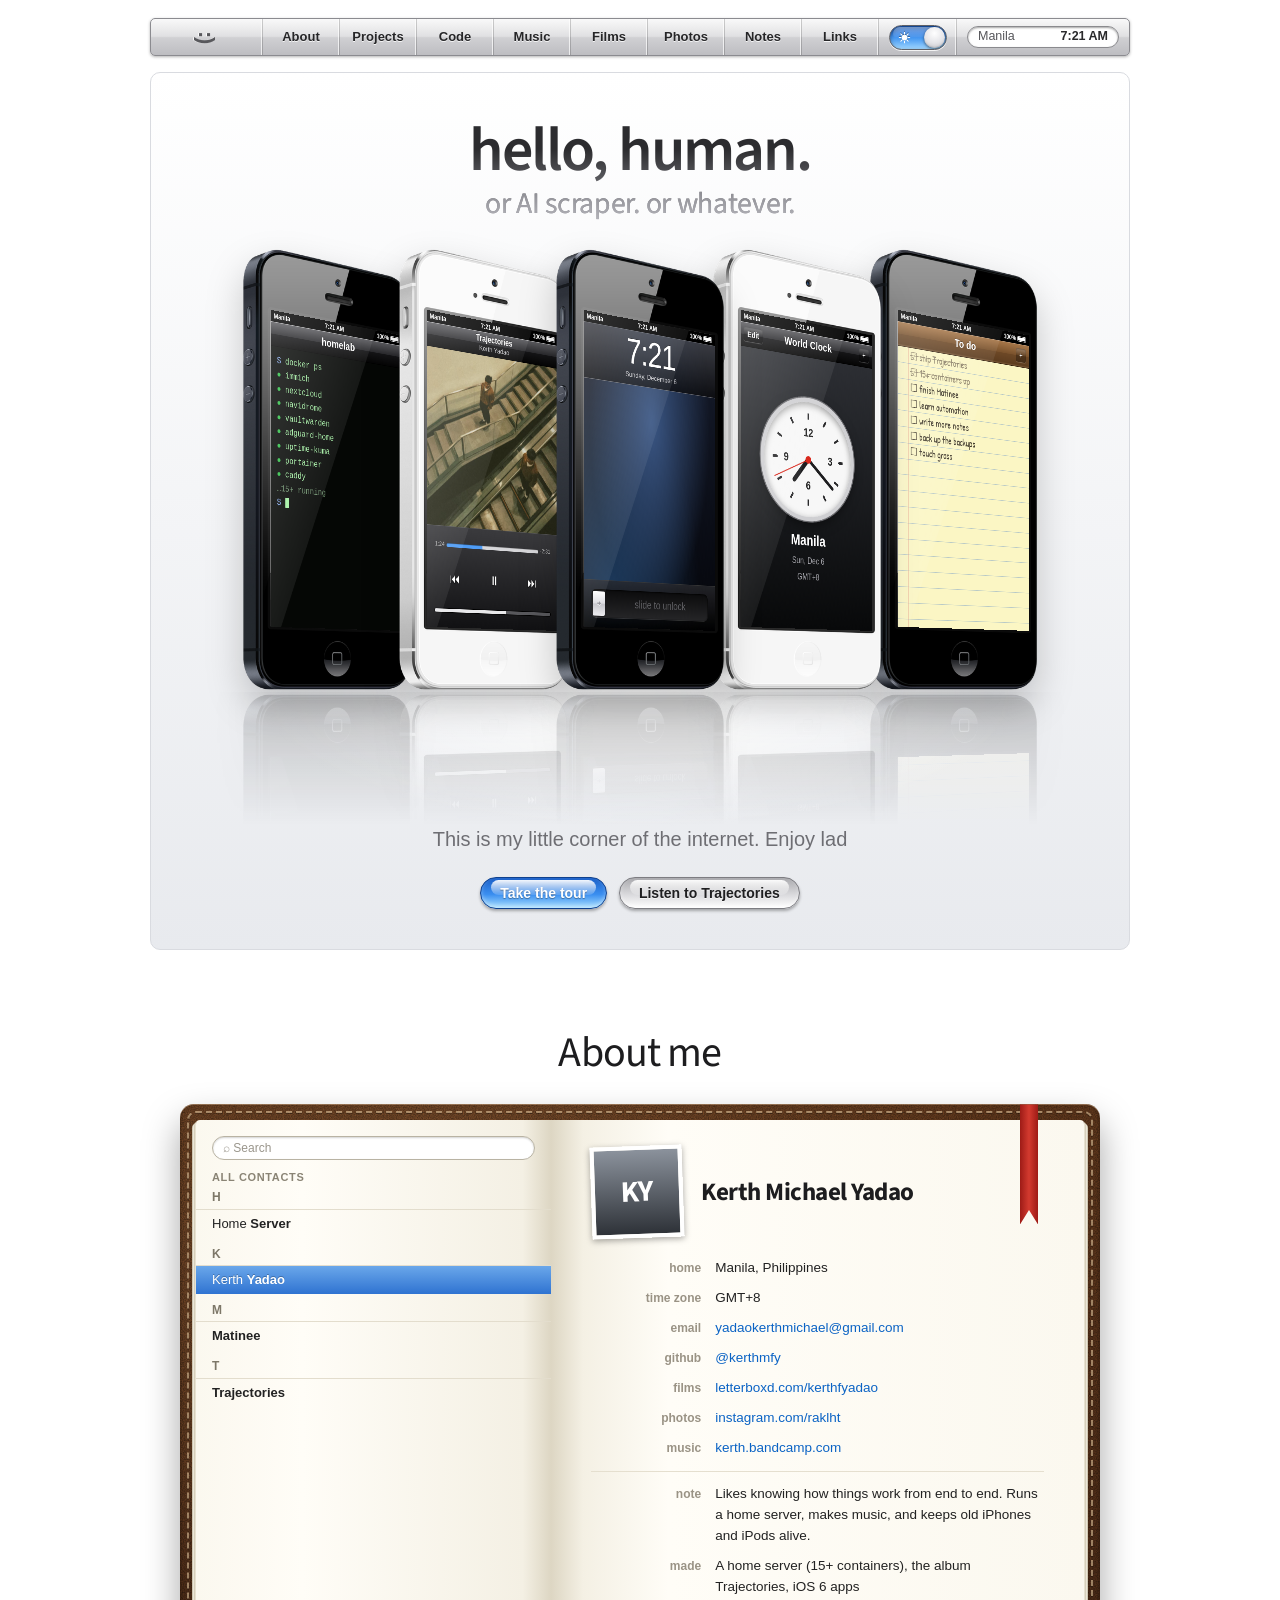
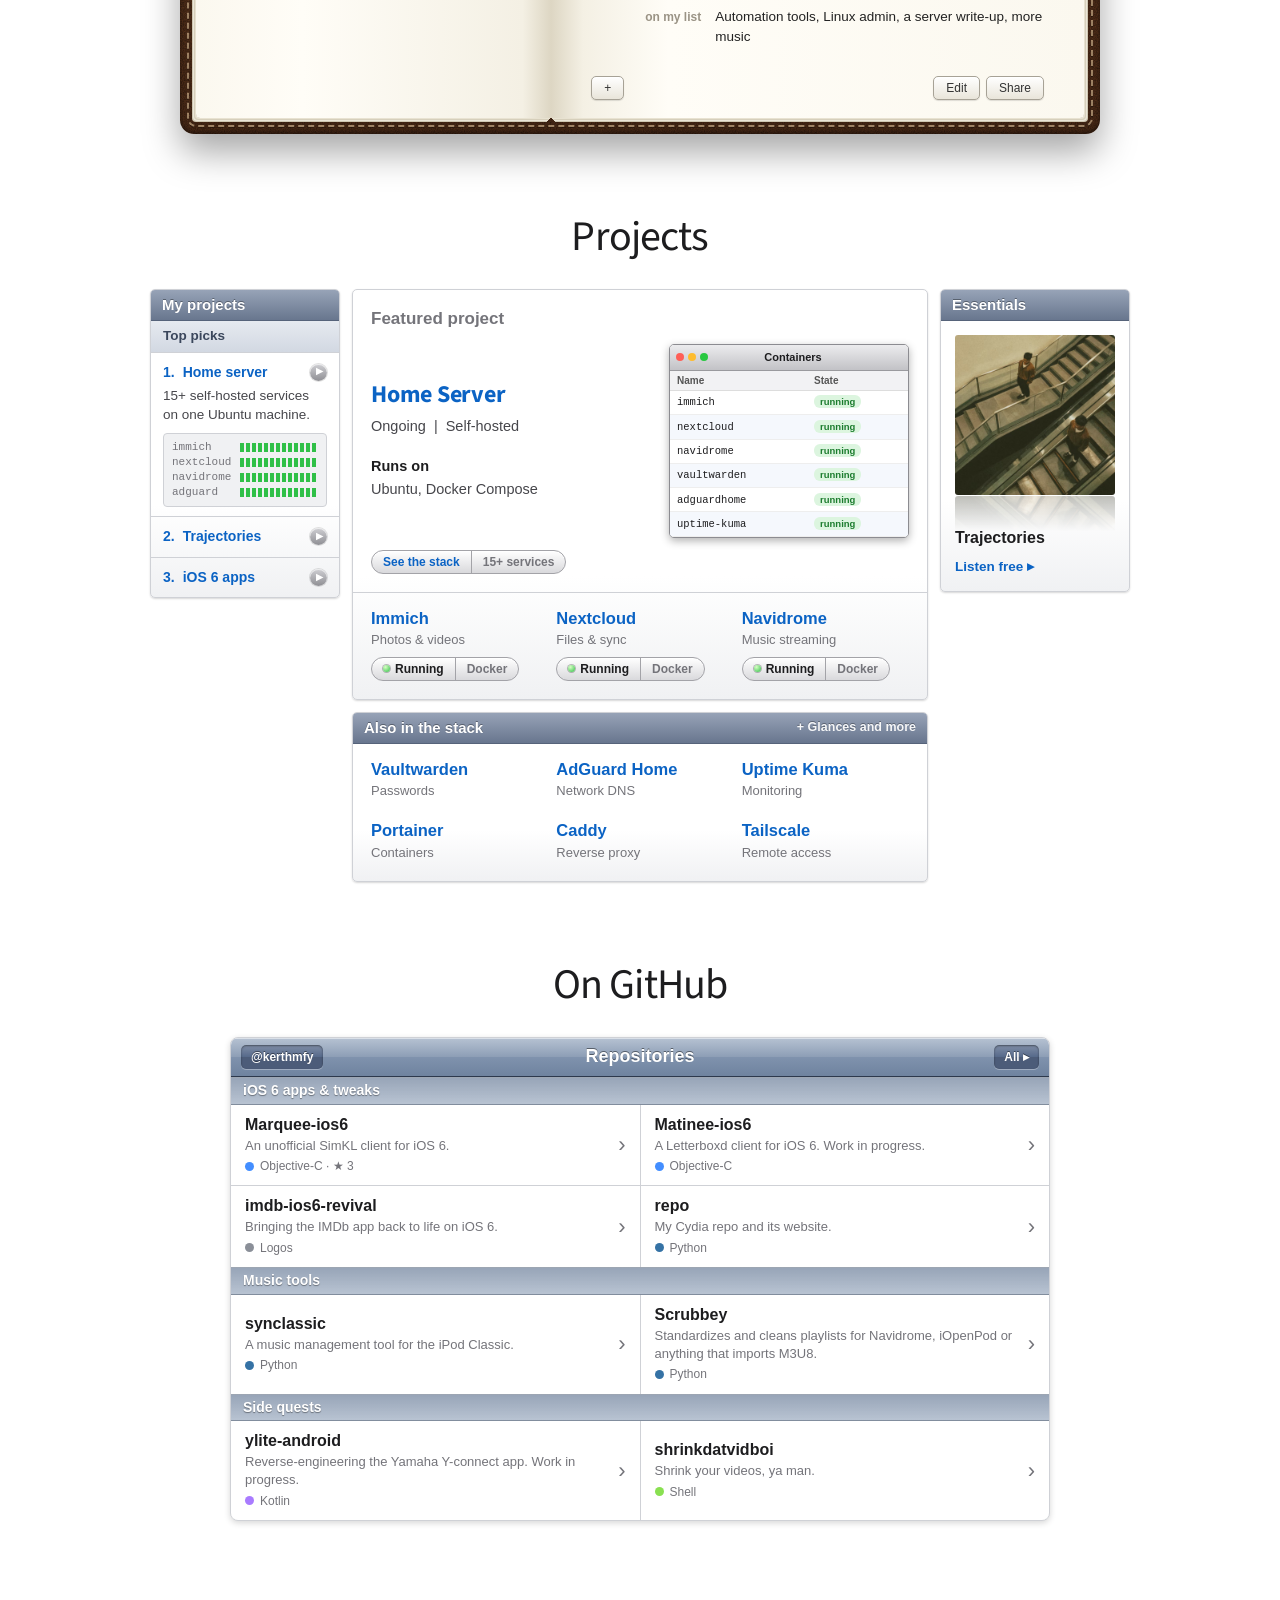
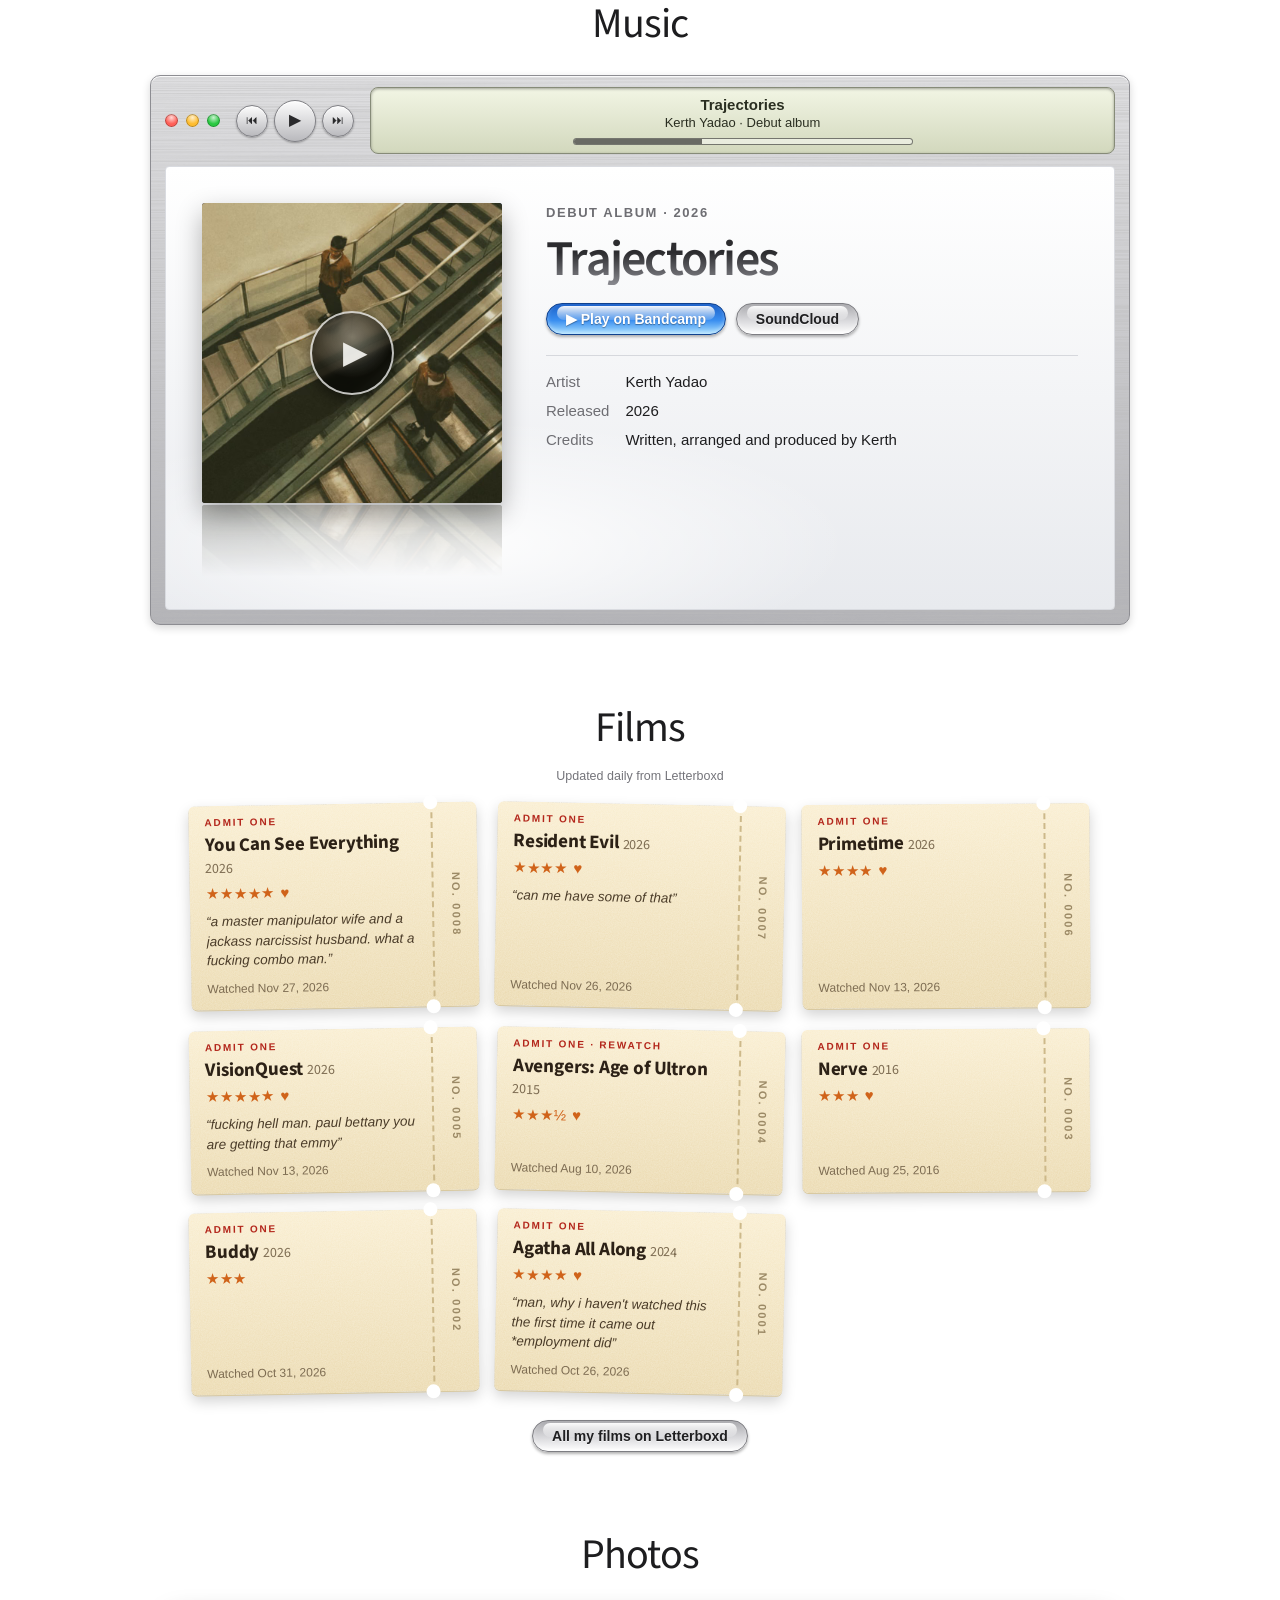
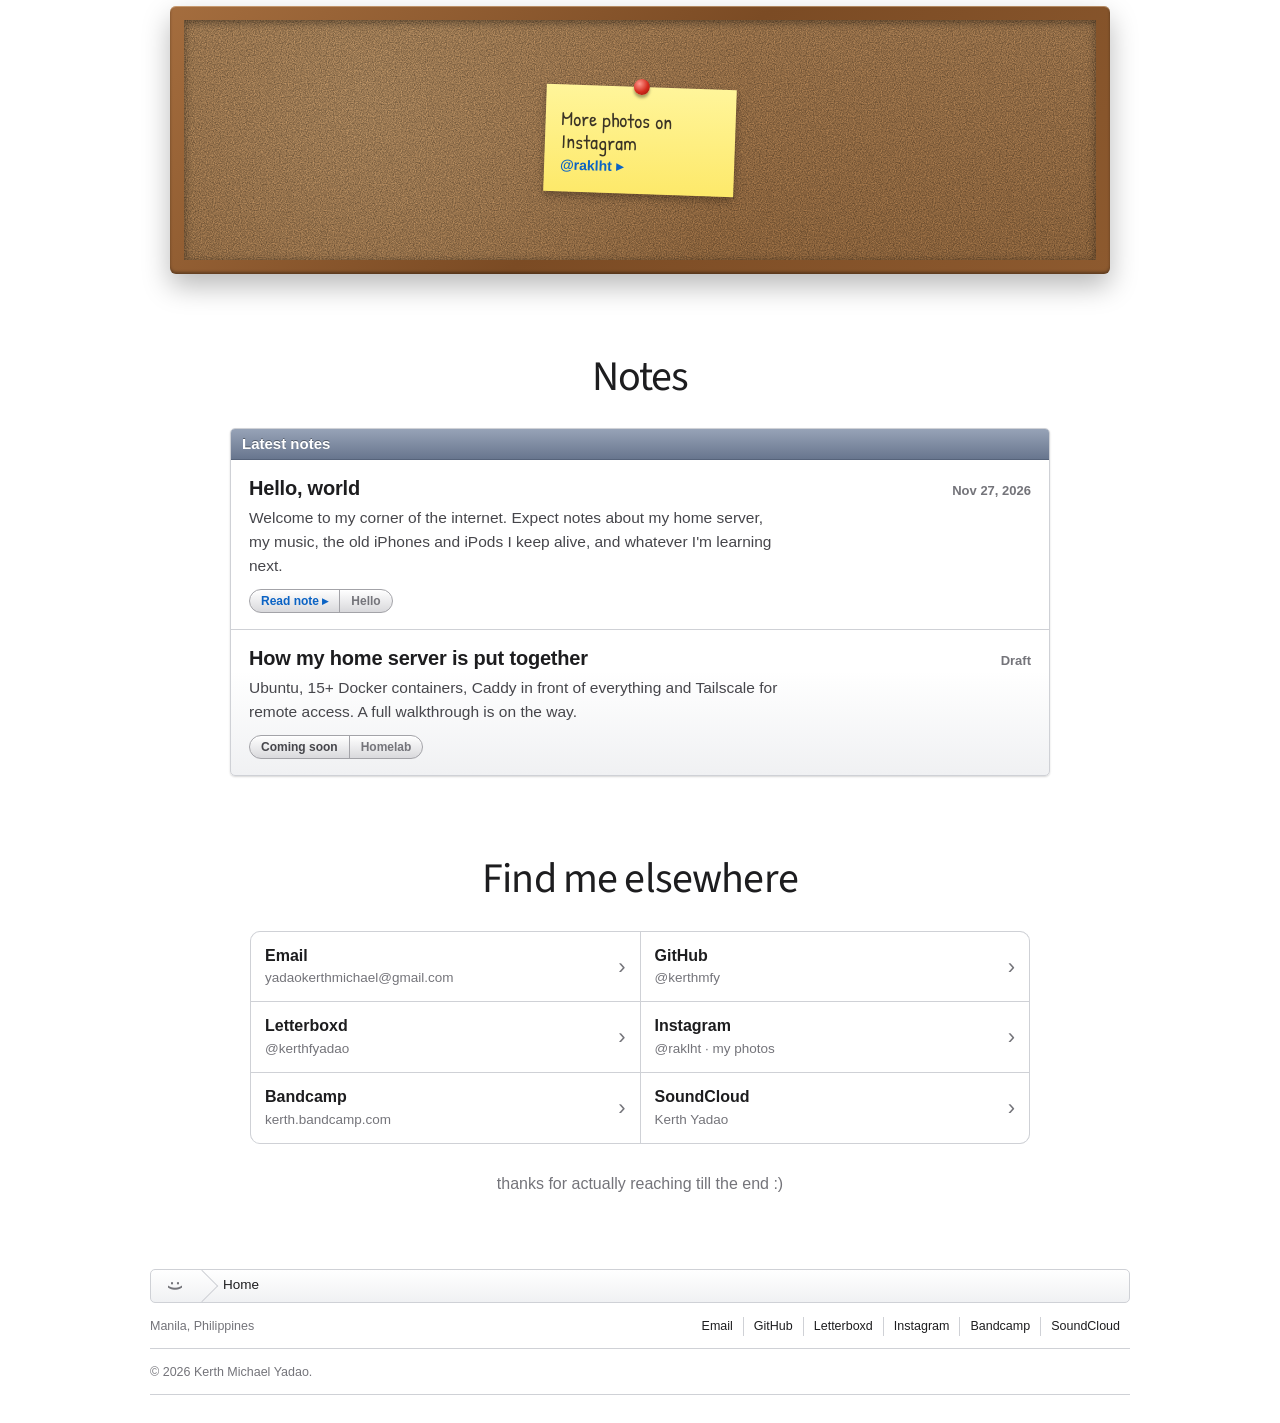
==== commit 9d7b926c: "Light mode configs" ====
--- a/index.html
+++ b/index.html
@@ -32,7 +32,7 @@
     1. Base page + shared bits           7b. Code: iOS 6 table view of GitHub repos
     2. Glossy buttons & icon tiles        8. Music: brushed-metal player window
     3. Silver nav bar (sticky)           8b. Films: paper cinema tickets
-    4. The black stage (top banner)      8c. Photos: cork board + polaroids
+    4. The stage (top banner)      8c. Photos: cork board + polaroids
     5. The iPhone lineup + iOS screens    9. Notes list
     6. About: leather Address Book       10. Links + footer
                                          11. Small screens
@@ -73,8 +73,12 @@
   /* odds and ends */
   --lcd-a:#f2f5e4; --lcd-b:#d2d8bd; --lcd-ink:#2a2e21; --lcd-line:#868b78;
 
-  /* colors that stay the same in light AND dark (the stage, Aqua blue) */
-  --stage:#000000; --stage-ink:#f5f5f7; --stage-mute:#a1a1a7;
+  /* the "stage" (top banner + music panel): a soft white floor in light mode */
+  --stage-a:#ffffff; --stage-b:#e8eaee; --stage-floor:rgba(255,255,255,.95); --stage-line:#d9dbe0;
+  --stage-ink:#1d1d1f; --stage-mute:#6e6e73; --stage-rule:#d6d8dd;
+  --title-a:#2c2c2f; --title-b:#8a8a90; --title2-a:#8a8a90; --title2-b:#b4b4ba;
+  --phone-drop:drop-shadow(0 16px 18px rgba(0,0,0,.2)); --cover-shadow:0 10px 26px rgba(0,0,0,.3);
+  /* colors that stay the same in light AND dark (Aqua blue) */
   --aqua-top:#1a5fc8; --aqua-mid:#3b8ff0; --aqua-glow:#a9e0ff; --aqua-line:#0f418e;
   --green:#30c048;
 
@@ -95,6 +99,10 @@
 /* Dark theme = the same tokens with night values.
    Light is the default; dark only applies when the nav bar switch sets data-theme="dark". */
 :root[data-theme="dark"]{
+  --stage-a:#000000; --stage-b:#000000; --stage-floor:#202023; --stage-line:transparent;
+  --stage-ink:#f5f5f7; --stage-mute:#a1a1a7; --stage-rule:#2c2c30;
+  --title-a:#ffffff; --title-b:#87878c; --title2-a:#c9c9ce; --title2-b:#77777c;
+  --phone-drop:none; --cover-shadow:0 10px 30px rgba(0,0,0,.8);
   --page:#000000; --ink:#f2f2f4; --soft:#c6c6cb; --mute:#8e8e94; --line:#34353a; --link:#62b0ff;
   --hi:rgba(255,255,255,.12); --shadow:rgba(0,0,0,.6);
   --panel:#141416; --panel-2:#1c1c1f;
@@ -254,13 +262,14 @@
   position:relative;overflow:hidden;margin-top:16px;border-radius:10px;
   padding:46px 16px 40px;text-align:center;color:var(--stage-ink);
   /* a soft grey "floor" glow under the widgets */
-  background:radial-gradient(ellipse 52% 20% at 50% 71%,#202023,transparent 75%),var(--stage);
+  background:radial-gradient(ellipse 52% 20% at 50% 71%,var(--stage-floor),transparent 75%),linear-gradient(var(--stage-a),var(--stage-b));
+  border:1px solid var(--stage-line);
 }
 .hello{ /* gradient text: paint a gradient, then clip it to the letters */
   margin:0;font-family:var(--font);font-size:clamp(36px,6.4vw,62px);font-weight:600;letter-spacing:-.03em;line-height:1.05;
-  background:linear-gradient(#ffffff 30%,#87878c 92%);-webkit-background-clip:text;background-clip:text;color:transparent;
-}
-.hello span{display:block;margin-top:.15em;font-size:.48em;font-weight:400;letter-spacing:-.01em;background:linear-gradient(#c9c9ce,#77777c);-webkit-background-clip:text;background-clip:text}
+  background:linear-gradient(var(--title-a) 30%,var(--title-b) 92%);-webkit-background-clip:text;background-clip:text;color:transparent;
+}
+.hello span{display:block;margin-top:.15em;font-size:.48em;font-weight:400;letter-spacing:-.01em;background:linear-gradient(var(--title2-a),var(--title2-b));-webkit-background-clip:text;background-clip:text}
 .stage-sub{max-width:33em;margin:0 auto;color:var(--stage-mute);font-size:clamp(17px,2.1vw,20px);text-wrap:balance}
 .stage-acts{display:flex;flex-wrap:wrap;justify-content:center;gap:12px;margin-top:22px}
 
@@ -291,7 +300,7 @@
 a.dev{cursor:zoom-in}
 .dev:focus-visible{outline:none}
 .dev:focus-visible .dev-scr{outline:6px solid var(--aqua-mid)}
-.dev>img{position:absolute;inset:0;width:100%;height:100%;pointer-events:none}
+.dev>img{position:absolute;inset:0;width:100%;height:100%;pointer-events:none;filter:var(--phone-drop)} /* soft shadow on the light floor */
 .dev-scr{
   position:absolute;left:0;top:0;width:320px;height:568px;font-size:32px;
   display:flex;flex-direction:column;overflow:hidden;background:#000;font-family:var(--ios);
@@ -638,7 +647,7 @@
 .lcd b{display:block;font-size:15px}
 .prog{position:relative;height:7px;margin:6px auto 0;max-width:340px;border:1px solid rgba(0,0,0,.5);border-radius:4px;background:rgba(255,255,255,.45);overflow:hidden}
 .prog i{position:absolute;inset:0 62% 0 0;background:rgba(0,0,0,.55)}
-.player-body{display:grid;grid-template-columns:300px minmax(0,1fr);gap:clamp(20px,4vw,44px);align-items:start;padding:clamp(18px,4vw,36px);border-radius:4px;border:1px solid #000;background:radial-gradient(ellipse 60% 40% at 30% 85%,#1c1c1f,transparent 70%),var(--stage);color:var(--stage-ink)}
+.player-body{display:grid;grid-template-columns:300px minmax(0,1fr);gap:clamp(20px,4vw,44px);align-items:start;padding:clamp(18px,4vw,36px);border-radius:4px;border:1px solid var(--stage-line);background:radial-gradient(ellipse 60% 40% at 30% 85%,var(--stage-floor),transparent 70%),linear-gradient(var(--stage-a),var(--stage-b));color:var(--stage-ink)}
 .cover{position:relative;padding-bottom:70px}
 .cover-play{ /* iTunes-style play button over the album cover */
   position:absolute;left:50%;top:calc(50% - 35px);display:grid;place-items:center;width:84px;height:84px;margin:-42px 0 0 -42px;
@@ -651,14 +660,14 @@
 @media (hover:hover){.cover-play{opacity:.85}.cover:hover .cover-play{opacity:1}}
 .transport .play.on{background:linear-gradient(#b9b9bd,#fdfdfd);box-shadow:inset 0 2px 4px rgba(0,0,0,.35)}
 .player.playing .lcd b::before{content:"\25B6\FE0E  ";font-size:.8em}
-.cover .art{box-shadow:0 10px 30px rgba(0,0,0,.8);-webkit-box-reflect:below 2px linear-gradient(transparent 76%,rgba(255,255,255,.28))}
+.cover .art{box-shadow:var(--cover-shadow);-webkit-box-reflect:below 2px linear-gradient(transparent 76%,rgba(255,255,255,.28))}
 #bc iframe{display:block;width:100%;border:0;border-radius:6px}
 .album{display:flex;flex-direction:column;gap:12px;min-width:0}
 .album p{margin:0;color:var(--stage-mute);font-size:17px;max-width:30em}
 .eyebrow{font-size:13px!important;font-weight:700;letter-spacing:.12em;text-transform:uppercase}
-.album h3{font-family:var(--font);margin:0;font-size:clamp(34px,5vw,50px);font-weight:600;letter-spacing:-.035em;line-height:1;background:linear-gradient(#fff 35%,#8e8e93);-webkit-background-clip:text;background-clip:text;color:transparent}
+.album h3{font-family:var(--font);margin:0;font-size:clamp(34px,5vw,50px);font-weight:600;letter-spacing:-.035em;line-height:1;background:linear-gradient(var(--title-a) 35%,var(--title-b));-webkit-background-clip:text;background-clip:text;color:transparent}
 .album .acts{display:flex;flex-wrap:wrap;gap:10px;margin-top:6px}
-.facts{display:grid;grid-template-columns:auto 1fr;gap:6px 16px;margin:8px 0 0;padding-top:14px;border-top:1px solid #2c2c30;font-size:15px}
+.facts{display:grid;grid-template-columns:auto 1fr;gap:6px 16px;margin:8px 0 0;padding-top:14px;border-top:1px solid var(--stage-rule);font-size:15px}
 .facts dt{color:var(--stage-mute)}.facts dd{margin:0}
 
 /* --------------------------------------------------------------------------
@@ -886,7 +895,7 @@
 <main>
 
 <!-- =====================================================================
-     HERO: the black stage with the widget fan
+     HERO: the stage with the iPhone lineup
      ===================================================================== -->
 <section class="stage" id="top">
   <h1 class="hello">hello, human.<span> or AI scraper. or whatever.</span></h1>
@@ -1511,7 +1520,8 @@
         var slot = document.getElementById("bc");
         if (!slot.querySelector("iframe")) {
           var frame = document.createElement("iframe");
-          frame.src = "https://bandcamp.com/EmbeddedPlayer/album=3168355554/size=large/bgcol=333333/linkcol=4ec5ff/tracklist=false/transparent=true/"; /* dark style */
+          var dark = document.documentElement.dataset.theme === "dark";   /* Bandcamp's white or dark style, matching the page */
+          frame.src = "https://bandcamp.com/EmbeddedPlayer/album=3168355554/size=large/bgcol=" + (dark ? "333333/linkcol=4ec5ff" : "ffffff/linkcol=0687f5") + "/tracklist=false/transparent=true/";
           frame.title = "Trajectories by Kerth Yadao on Bandcamp";
           frame.allow = "autoplay";
           slot.appendChild(frame);
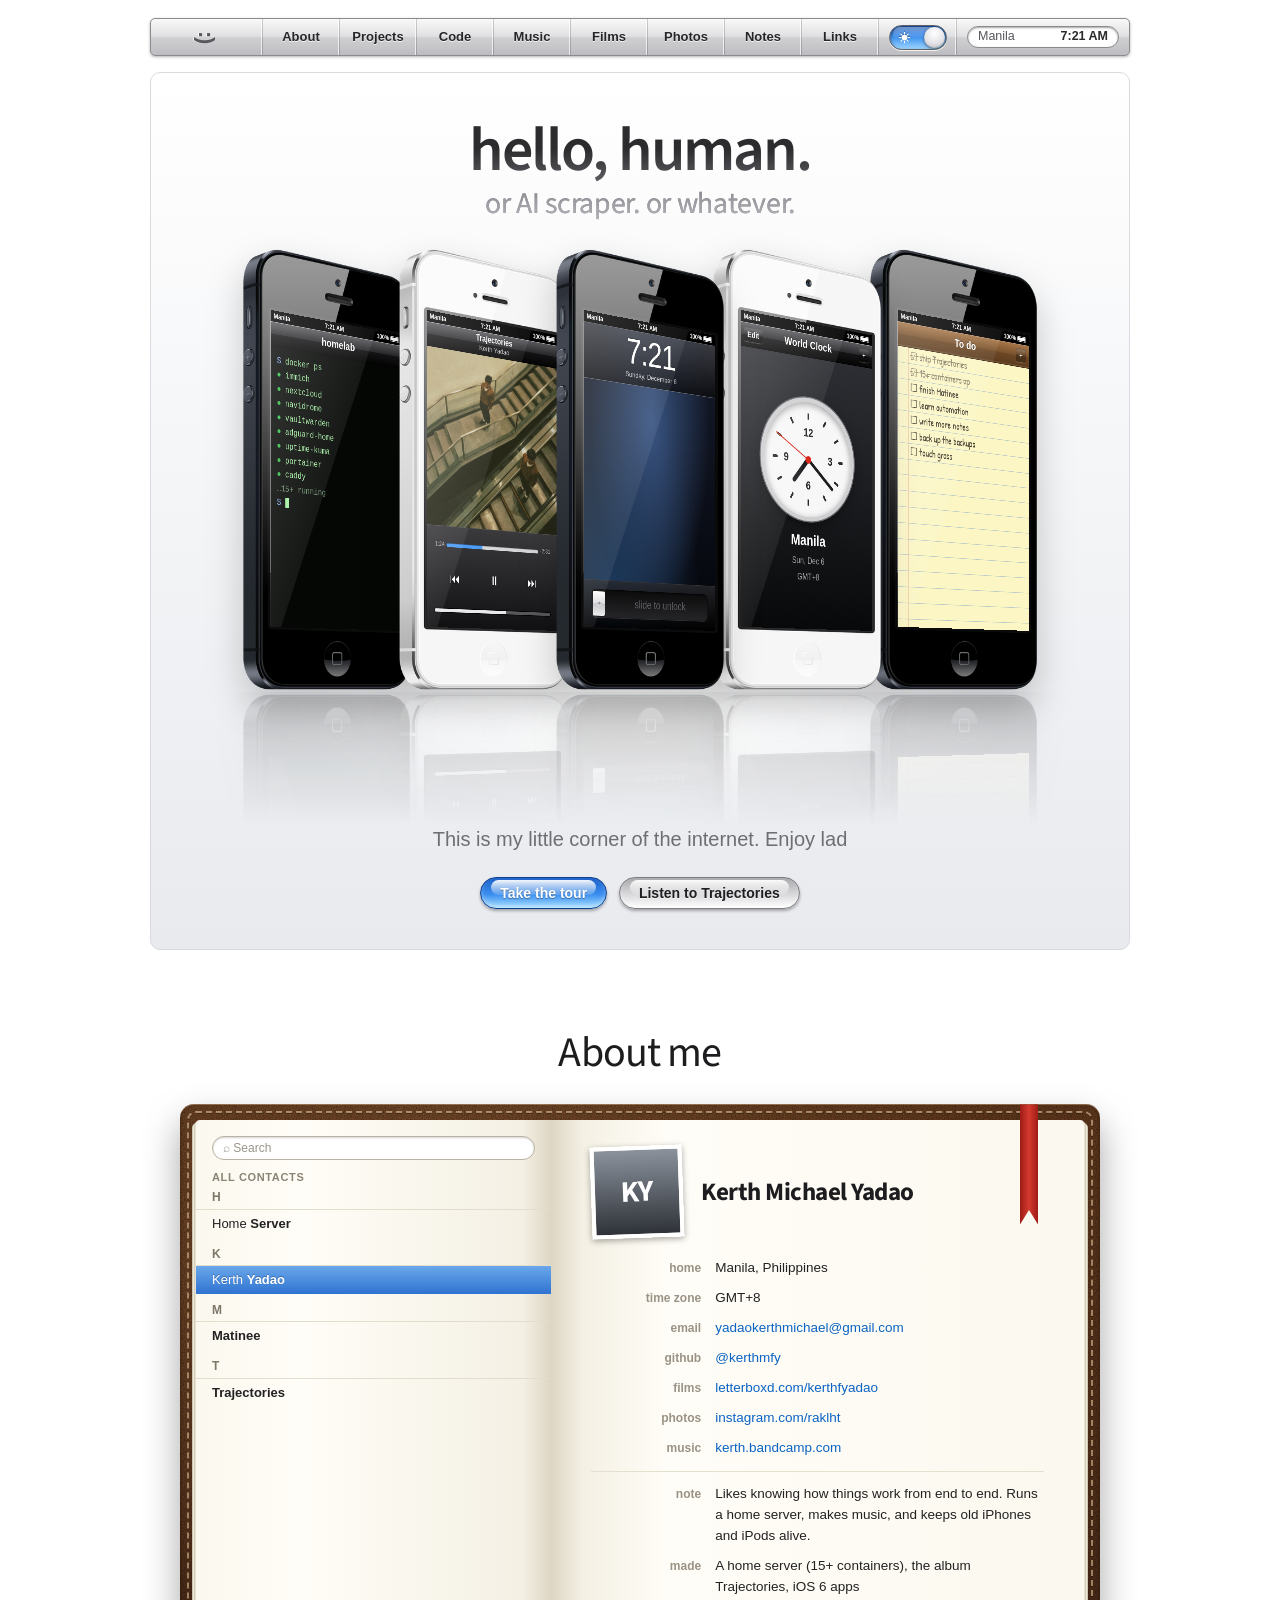
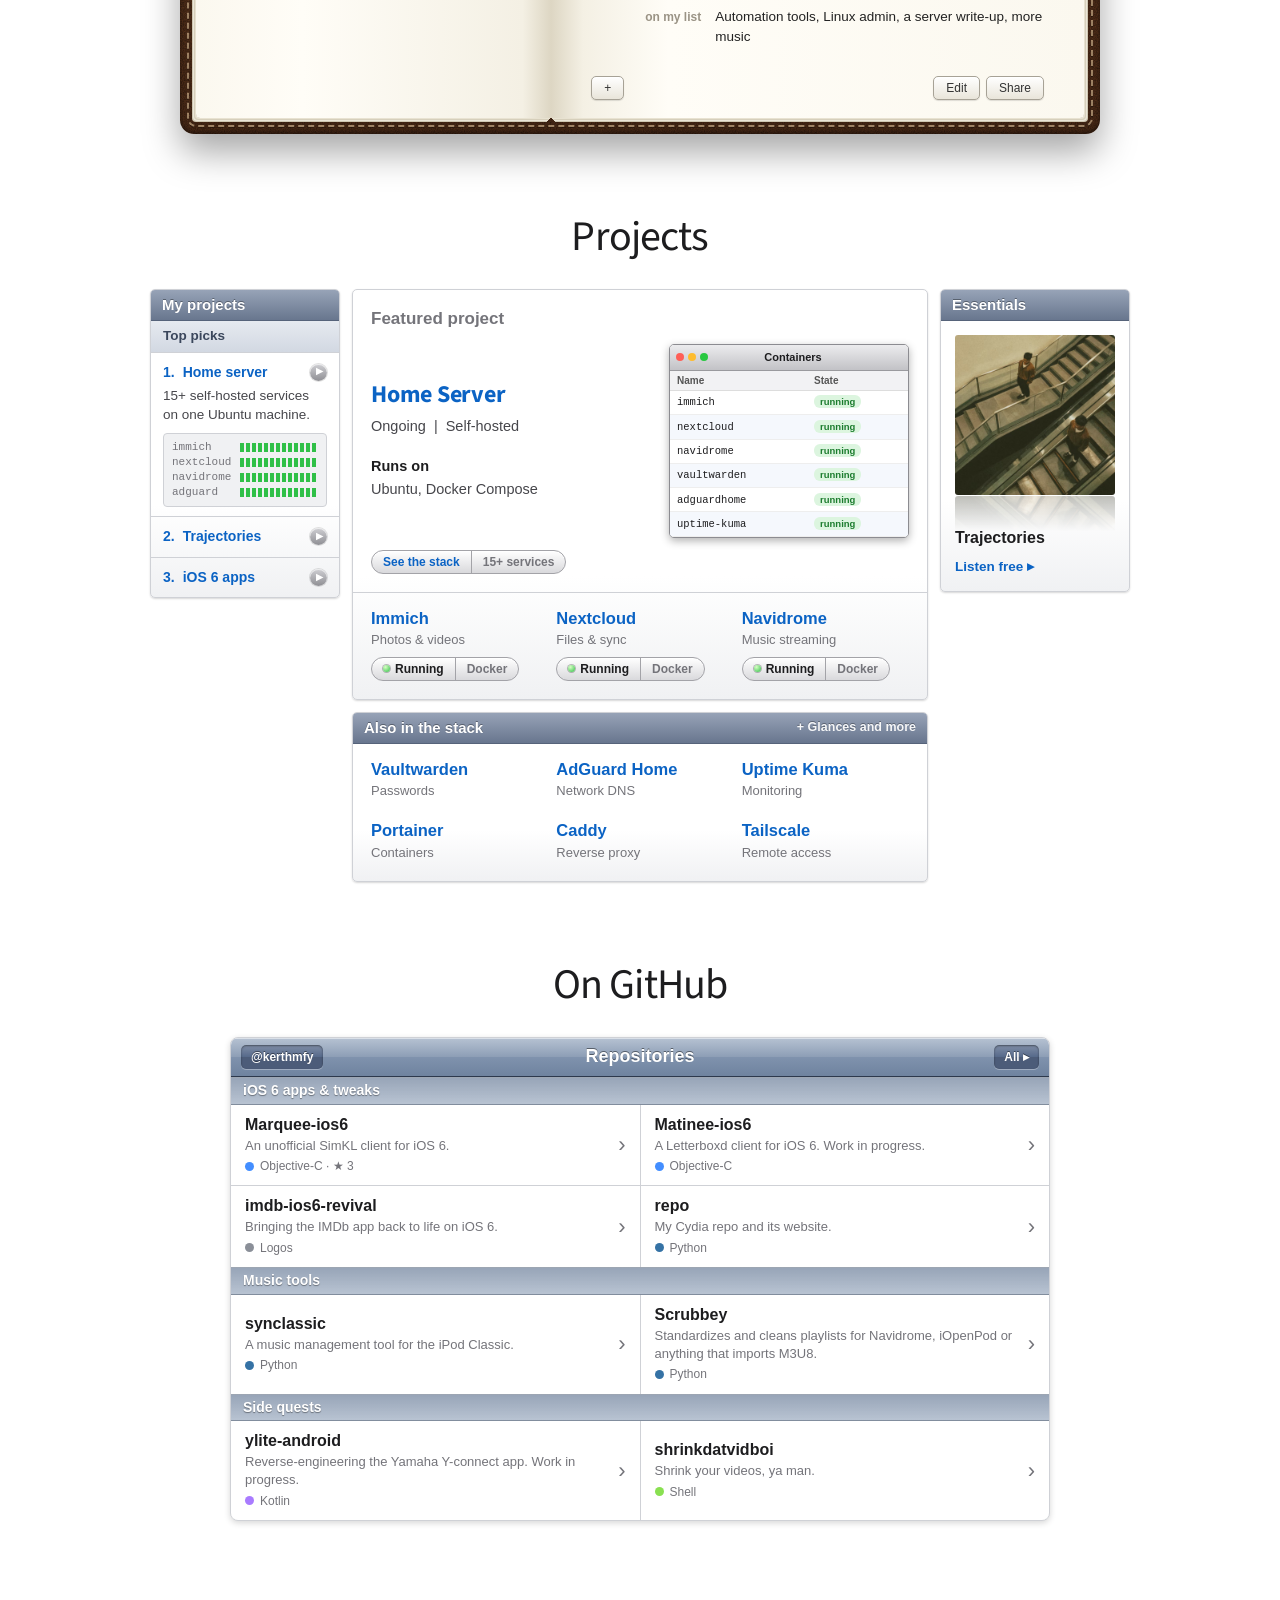
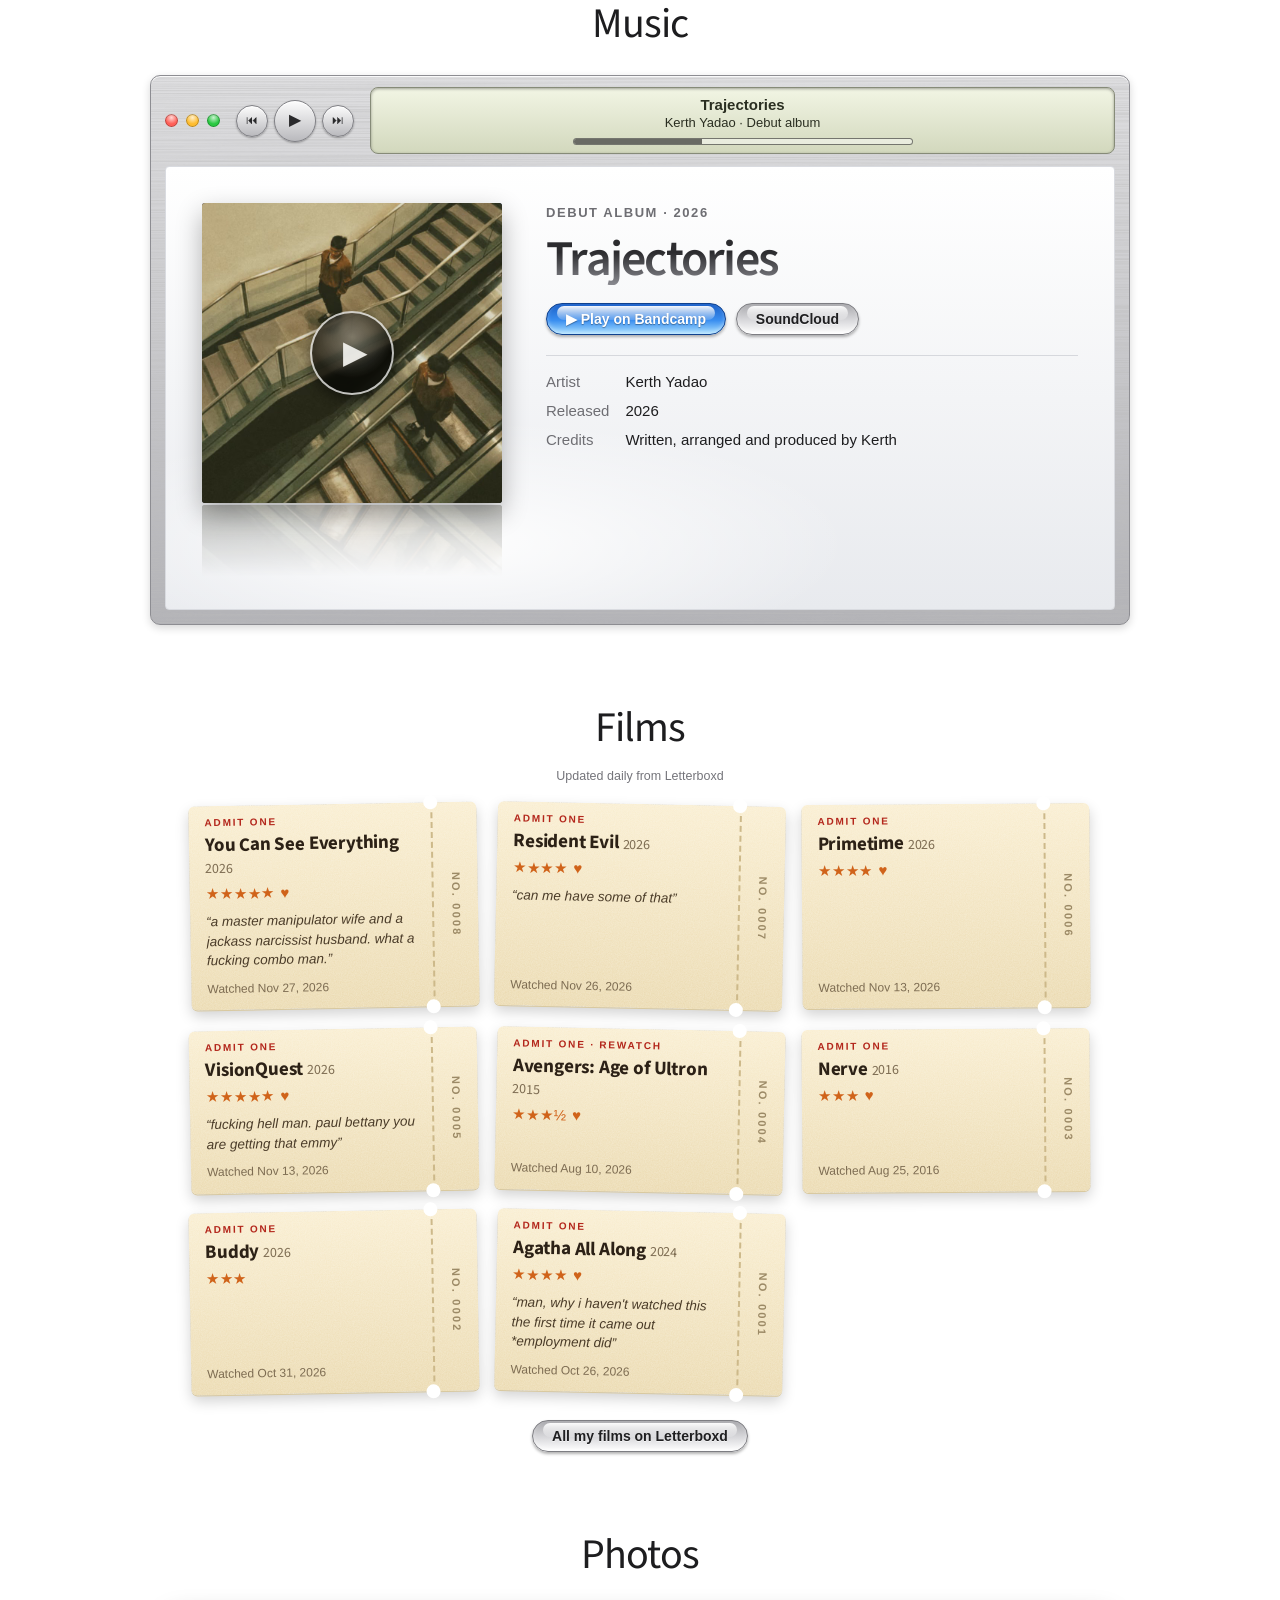
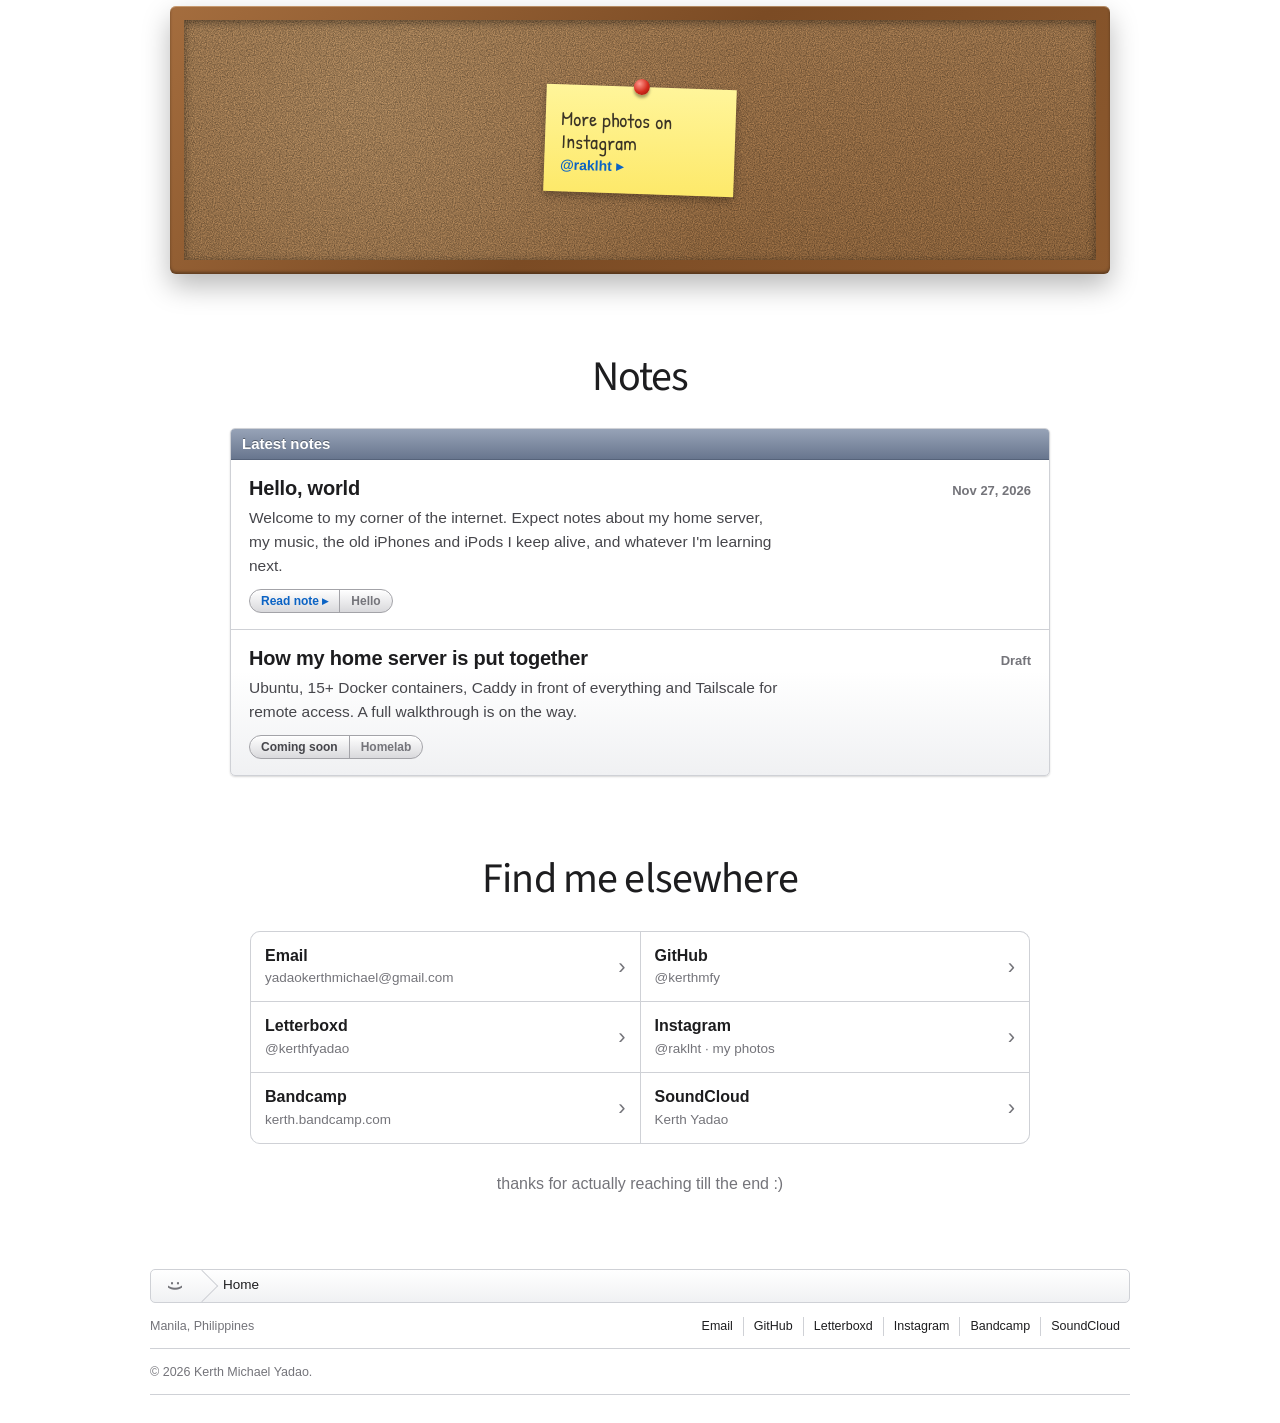
==== commit 8bc69498: "Better layout on mobile fix" ====
--- a/index.html
+++ b/index.html
@@ -791,15 +791,18 @@
   .notes{grid-template-columns:minmax(0,1fr)}
 }
 @media (max-width:760px){
-  html{scroll-padding-top:calc(env(safe-area-inset-top,0px) + 100px)}
-  .gnav{display:grid;grid-template-columns:repeat(4,1fr) 72px;height:auto}
-  .gnav .mode{grid-column:5;grid-row:1 / span 2;border-right:0;border-left:1px solid rgba(0,0,0,.18);box-shadow:inset 1px 0 0 rgba(255,255,255,.7)}
-  .gnav a{height:38px;border-bottom:1px solid rgba(0,0,0,.18)}
-  .gnav a:nth-child(n+6){border-bottom:0}
+  /* NAV on phones: one slim row. Swipe the buttons sideways; the switch stays pinned on the right. */
+  .gnav{position:relative;overflow-x:auto;overscroll-behavior-x:contain;scrollbar-width:none}
+  .gnav::-webkit-scrollbar{display:none}                      /* hide the scrollbar (Safari/Chrome) */
+  .gnav a{flex:1 0 auto;padding:0 15px}                      /* grow to fill, but never squash */
+  .gnav .mode{
+    position:sticky;right:0;z-index:1;flex:0 0 72px;background:inherit;   /* same silver as the bar */
+    border-right:0;border-left:1px solid rgba(0,0,0,.25);
+    box-shadow:-6px 0 8px -5px rgba(0,0,0,.35),inset 1px 0 0 rgba(255,255,255,.7);  /* buttons slide under it */
+  }
   .gnav .logo{display:none}
   .gnav .clock{display:none}
-  .fan{--z:.27}
-  .dev.d1,.dev.d5{display:none}
+  .dev.d1,.dev.d5{display:none}   /* only three phones fit */
   .feat-grid{grid-template-columns:minmax(0,1fr)}
   .feat-side{max-width:340px}
   .player-body{grid-template-columns:minmax(0,1fr)}
@@ -812,21 +815,39 @@
   .feat .items{grid-template-columns:minmax(0,1fr)}
   .links{grid-template-columns:minmax(0,1fr)}
 }
-@media (max-width:600px){.fan{--z:.21}}
-@media (max-width:480px){.fan{--z:.17}}
-@media (max-width:380px){.fan{--z:.155}}
+/* PHONE LINEUP on small screens: the middle phone (lock screen) is bigger than the two beside it.
+   .fan --z = side phones, .d3 --z = middle phone. */
+@media (max-width:760px){.fan{--z:.24}.dev.d3{--z:.3}}
+@media (max-width:600px){.fan{--z:.19}.dev.d3{--z:.24}}
+@media (max-width:480px){.fan{--z:.15}.dev.d3{--z:.205}}
+@media (max-width:380px){.fan{--z:.12}.dev.d3{--z:.165}}
 @media (max-width:480px){
   .dl{grid-template-columns:minmax(0,1fr)}
   .items{grid-template-columns:minmax(0,1fr)}
-  .stage{padding-top:34px}
+  .dl>.center{order:0}            /* one column: "My projects" first, then Home Server, then Essentials */
+  .stage{padding:28px 10px 26px}  /* less padding so the phones get the room */
+  .fan{margin-top:16px;padding-bottom:calc(1584px * var(--z) * .22)}
+  .stage-acts{margin-top:16px}
+}
+/* SPACING on phones: tighter gaps between sections and inside panels */
+@media (max-width:600px){
+  .sec{margin-top:52px}
+  .sec-head{margin-bottom:18px}
+  .wrap{padding-block:10px 22px}
 }
 @media (max-width:720px){
   .pages{grid-template-columns:minmax(0,1fr)}
   .pg{min-height:0}
   .pg.l,.pg.r{border-radius:4px;background:#fffdf7;box-shadow:2px 2px 0 #d6cfbb}
   .pg.l{margin-bottom:10px;padding-bottom:10px}
-  .names{display:flex;flex-wrap:wrap;gap:4px;padding:0 12px}
-  .names button{width:auto;padding:3px 10px;border-radius:12px}
+  /* contacts become one row of pills instead of a long list */
+  .pg.l [role="tablist"]{display:flex;flex-wrap:wrap;gap:6px;padding:0 12px}
+  .pg.l .grp{display:none}
+  .search{margin:0 12px 10px}
+  .names{margin:0}
+  .names button{width:auto;padding:4px 12px;border-radius:14px;border:1px solid #d8d1bf;background:#fff}
+  .names button[aria-selected="true"]{border-color:#2f73d1}
+  .pg.r{padding-top:20px}
   .letter,.ribbon{display:none}
   .fields{grid-template-columns:minmax(0,1fr);gap:2px}
   .fields dt{margin-top:8px;text-align:left}
@@ -1479,12 +1500,20 @@
 
   /* 2. NAV HIGHLIGHT: darken the nav button for the section you're reading */
   var navLinks = Array.prototype.slice.call(document.querySelectorAll('.gnav a[href^="#"]:not(.logo)'));
+  var navBar = document.querySelector(".gnav");
+  var calm = window.matchMedia("(prefers-reduced-motion: reduce)").matches;
+  /* On phones the nav is one row you can swipe. This slides the lit-up button into view. */
+  function showInNav(a) {
+    if (navBar.scrollWidth <= navBar.clientWidth) return;   /* everything fits: nothing to do */
+    var room = navBar.clientWidth - 72;                      /* 72px = the pinned light/dark switch */
+    navBar.scrollTo({ left: a.offsetLeft - (room - a.offsetWidth) / 2, behavior: calm ? "auto" : "smooth" });
+  }
   if ("IntersectionObserver" in window) {
     var watcher = new IntersectionObserver(function (entries) {
       entries.forEach(function (entry) {
         if (!entry.isIntersecting) return;
         navLinks.forEach(function (a) {
-          if (a.hash === "#" + entry.target.id) a.setAttribute("aria-current", "true");
+          if (a.hash === "#" + entry.target.id) { a.setAttribute("aria-current", "true"); showInNav(a); }
           else a.removeAttribute("aria-current");
         });
       });
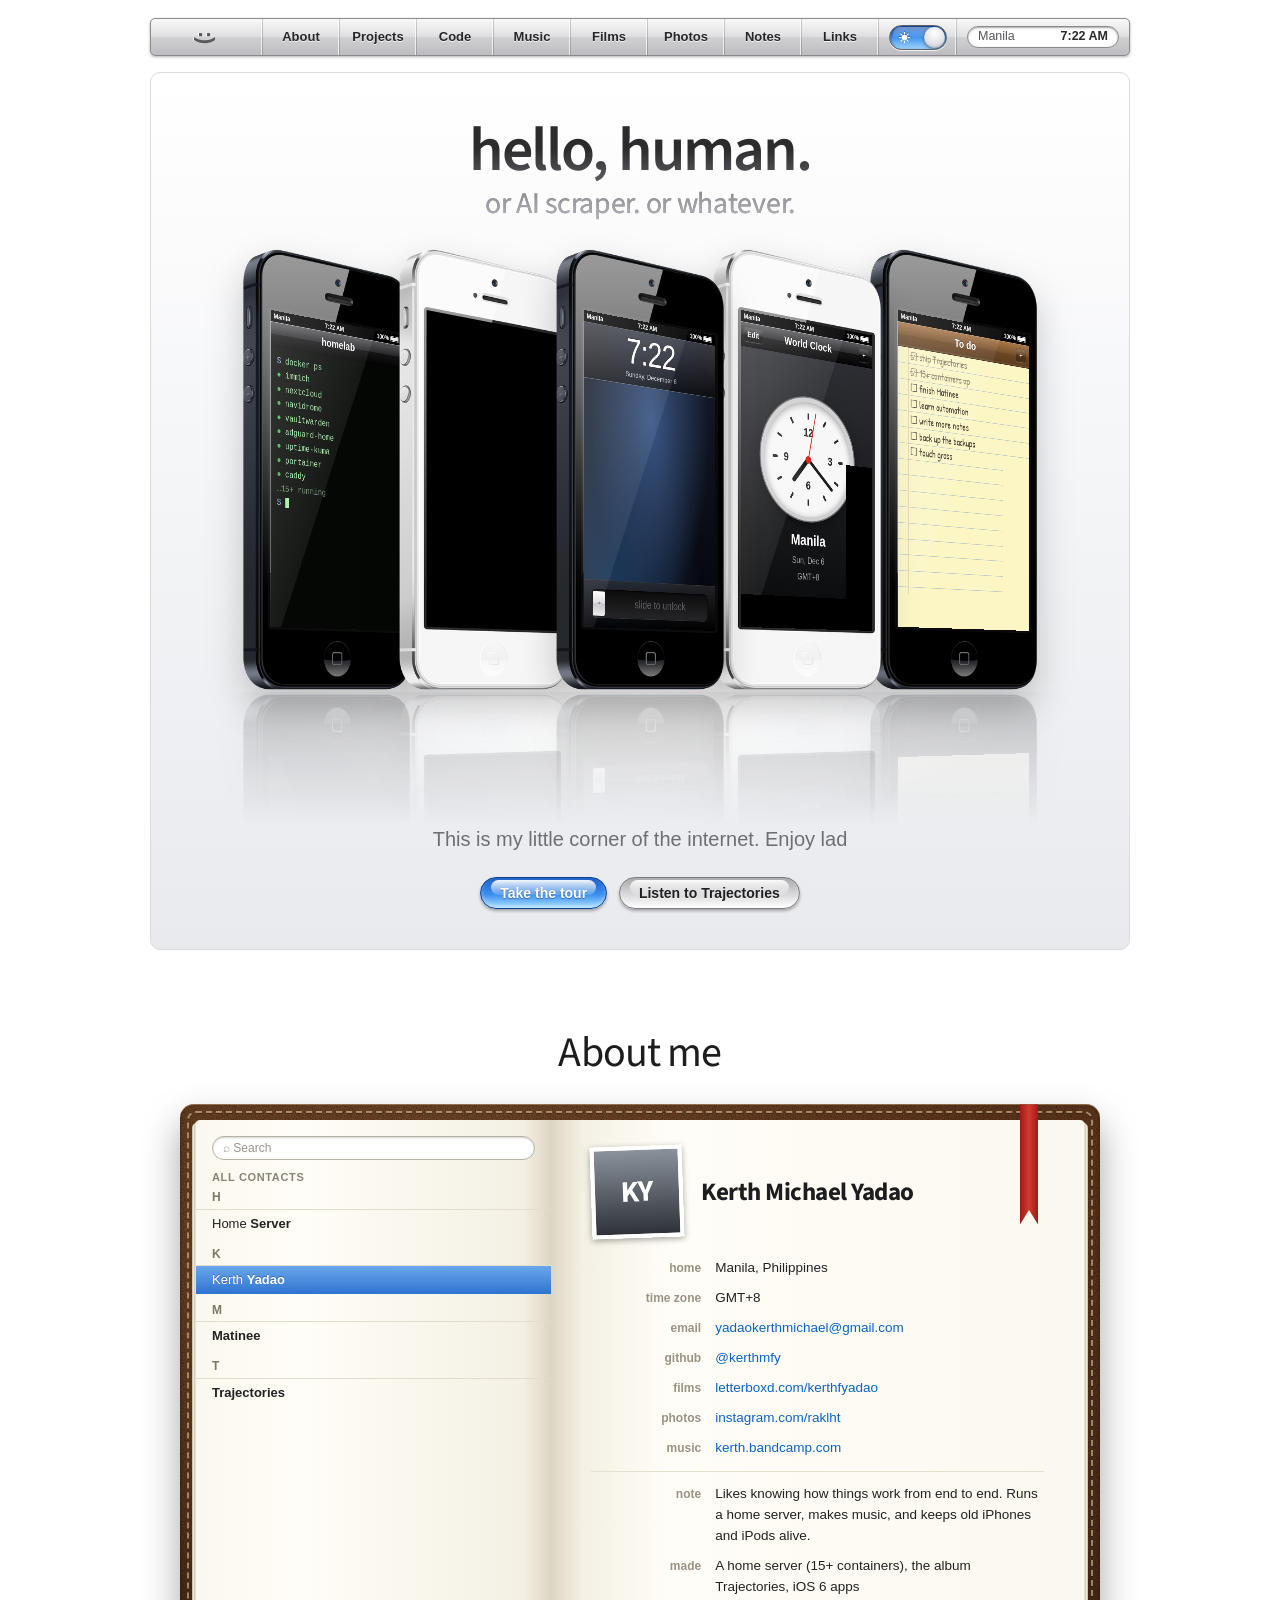
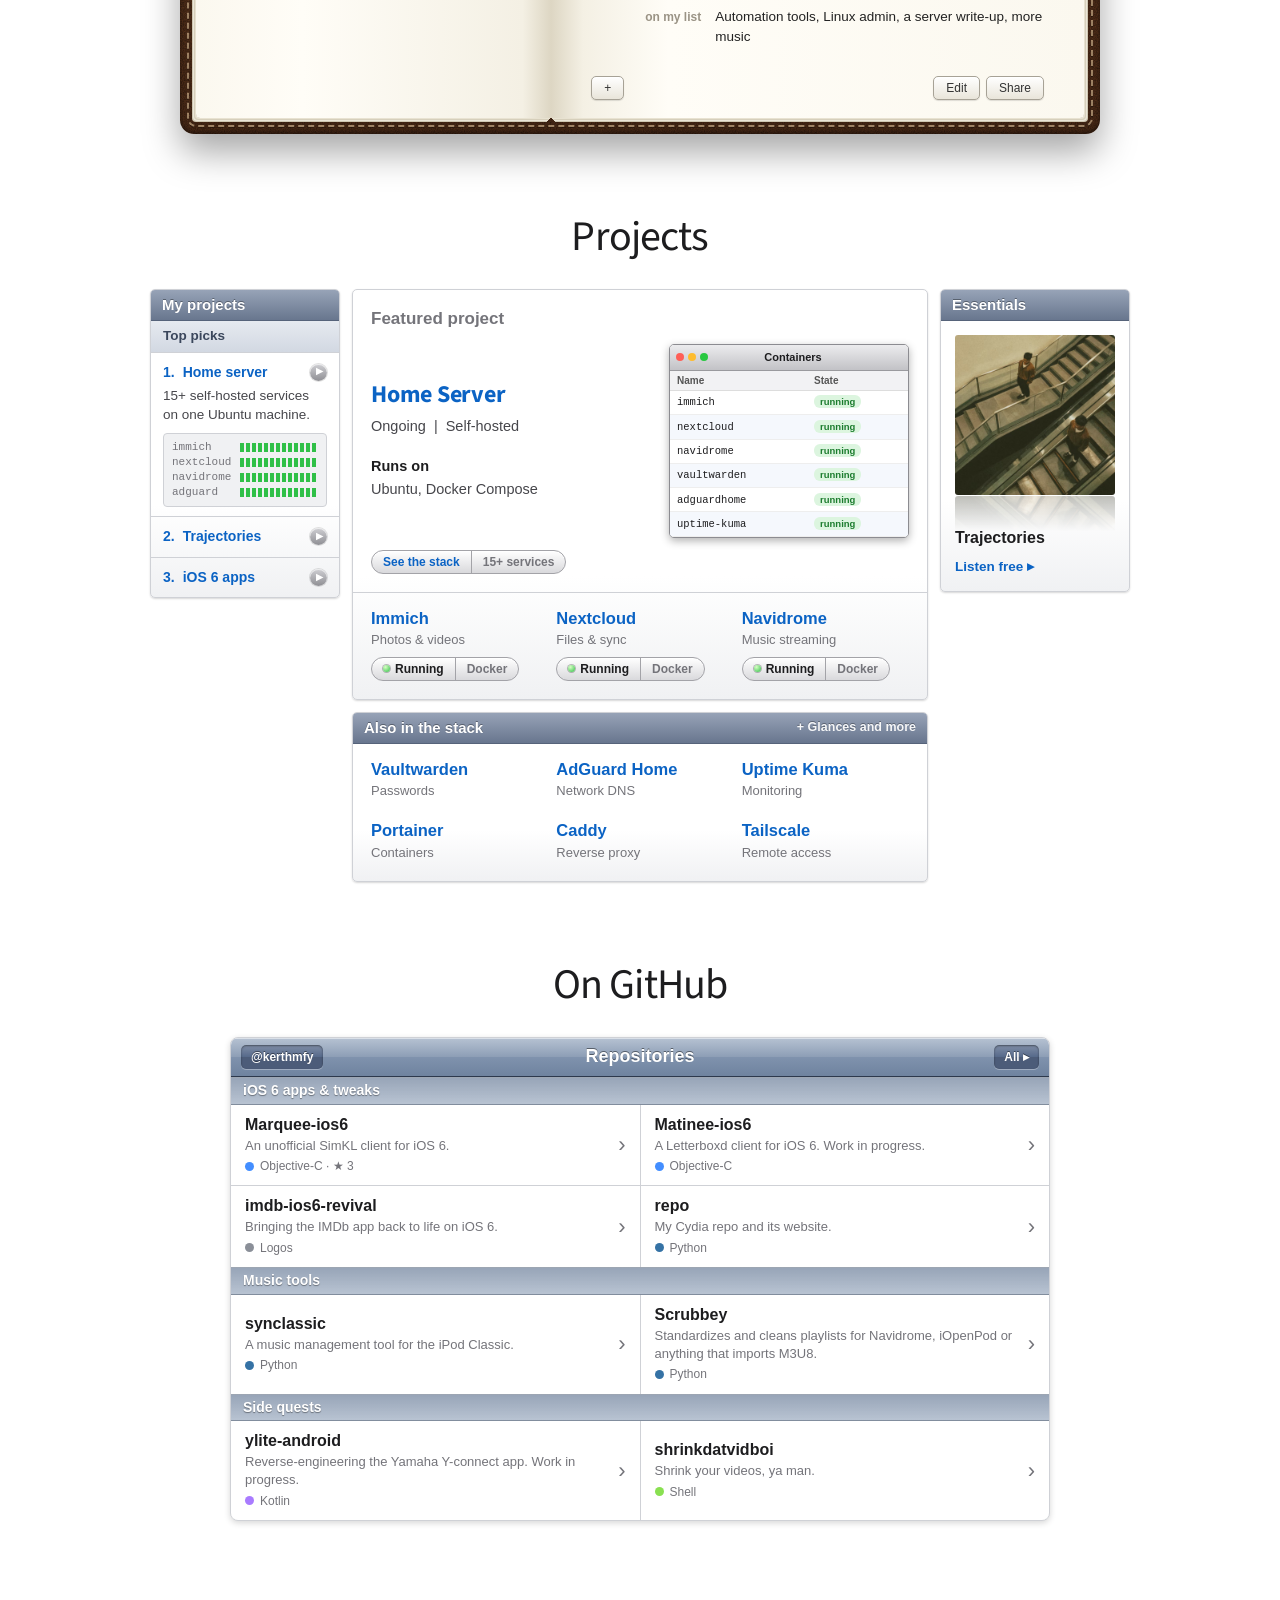
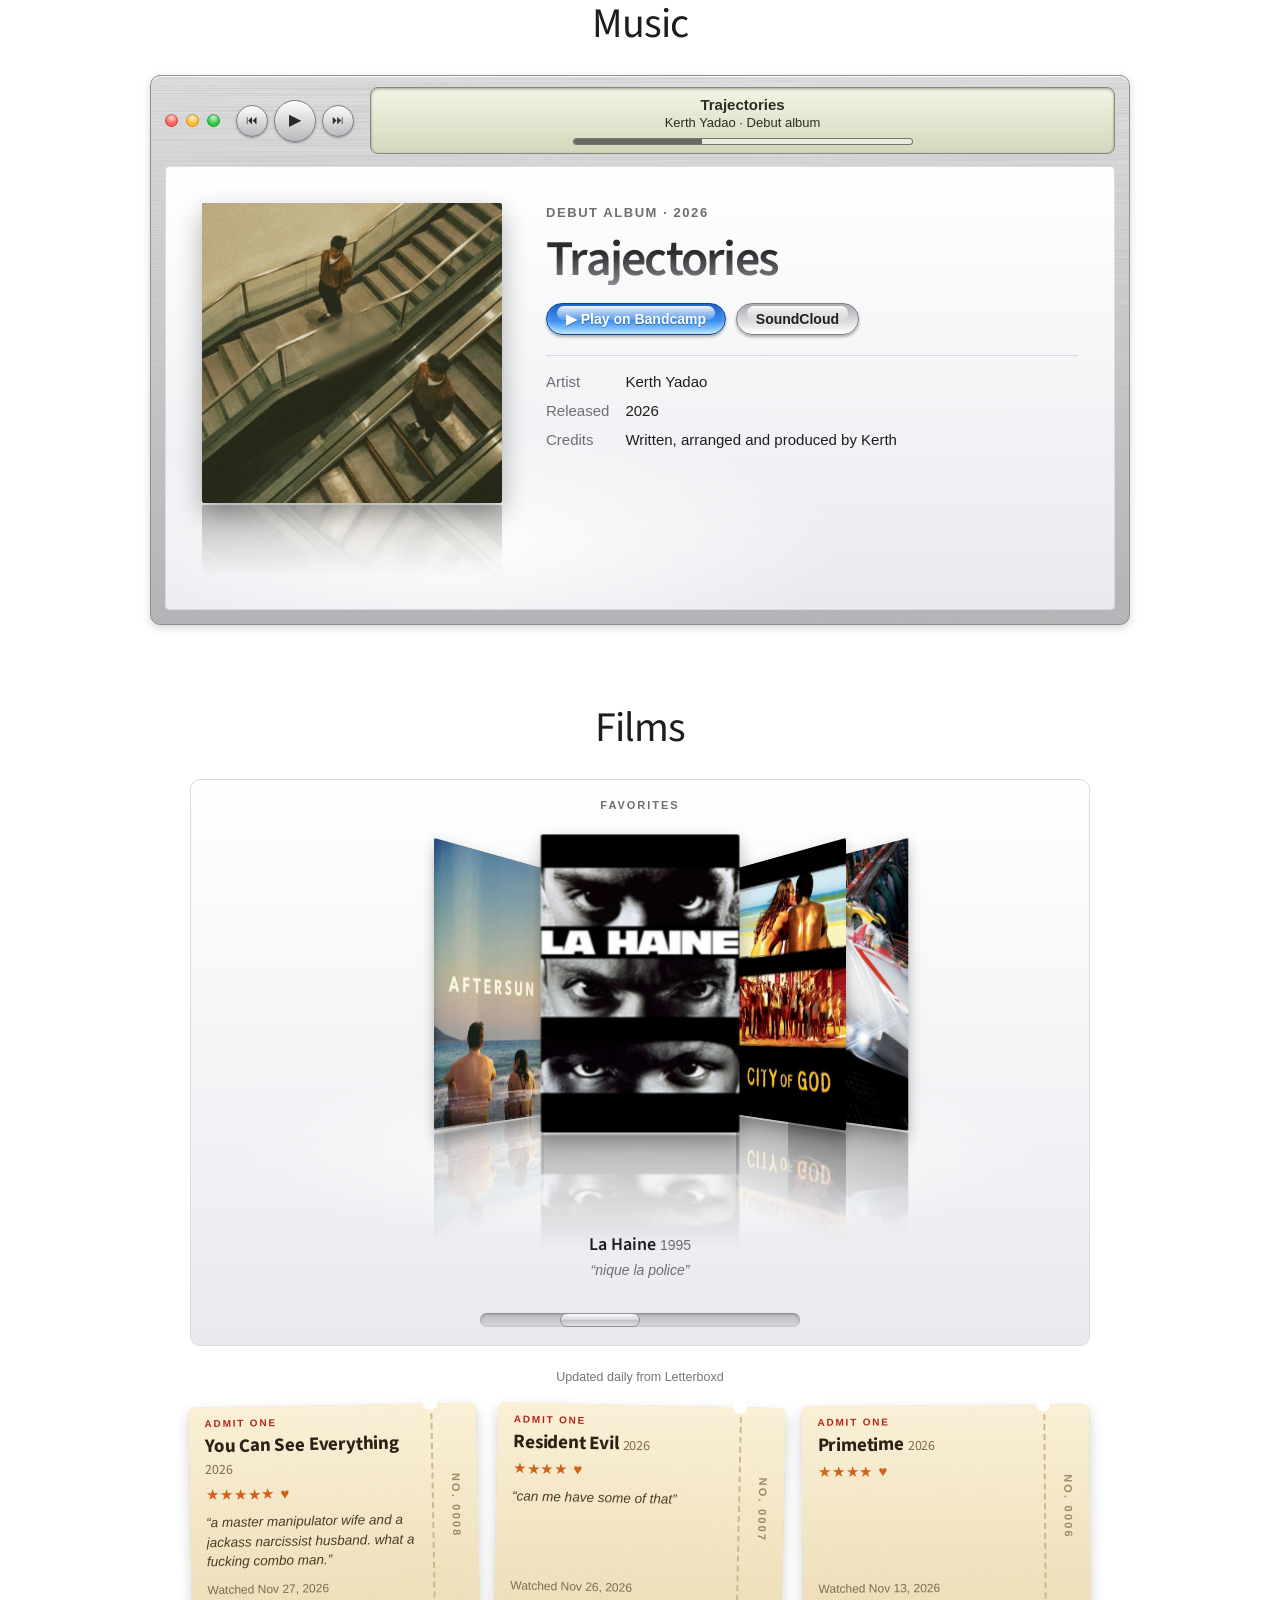
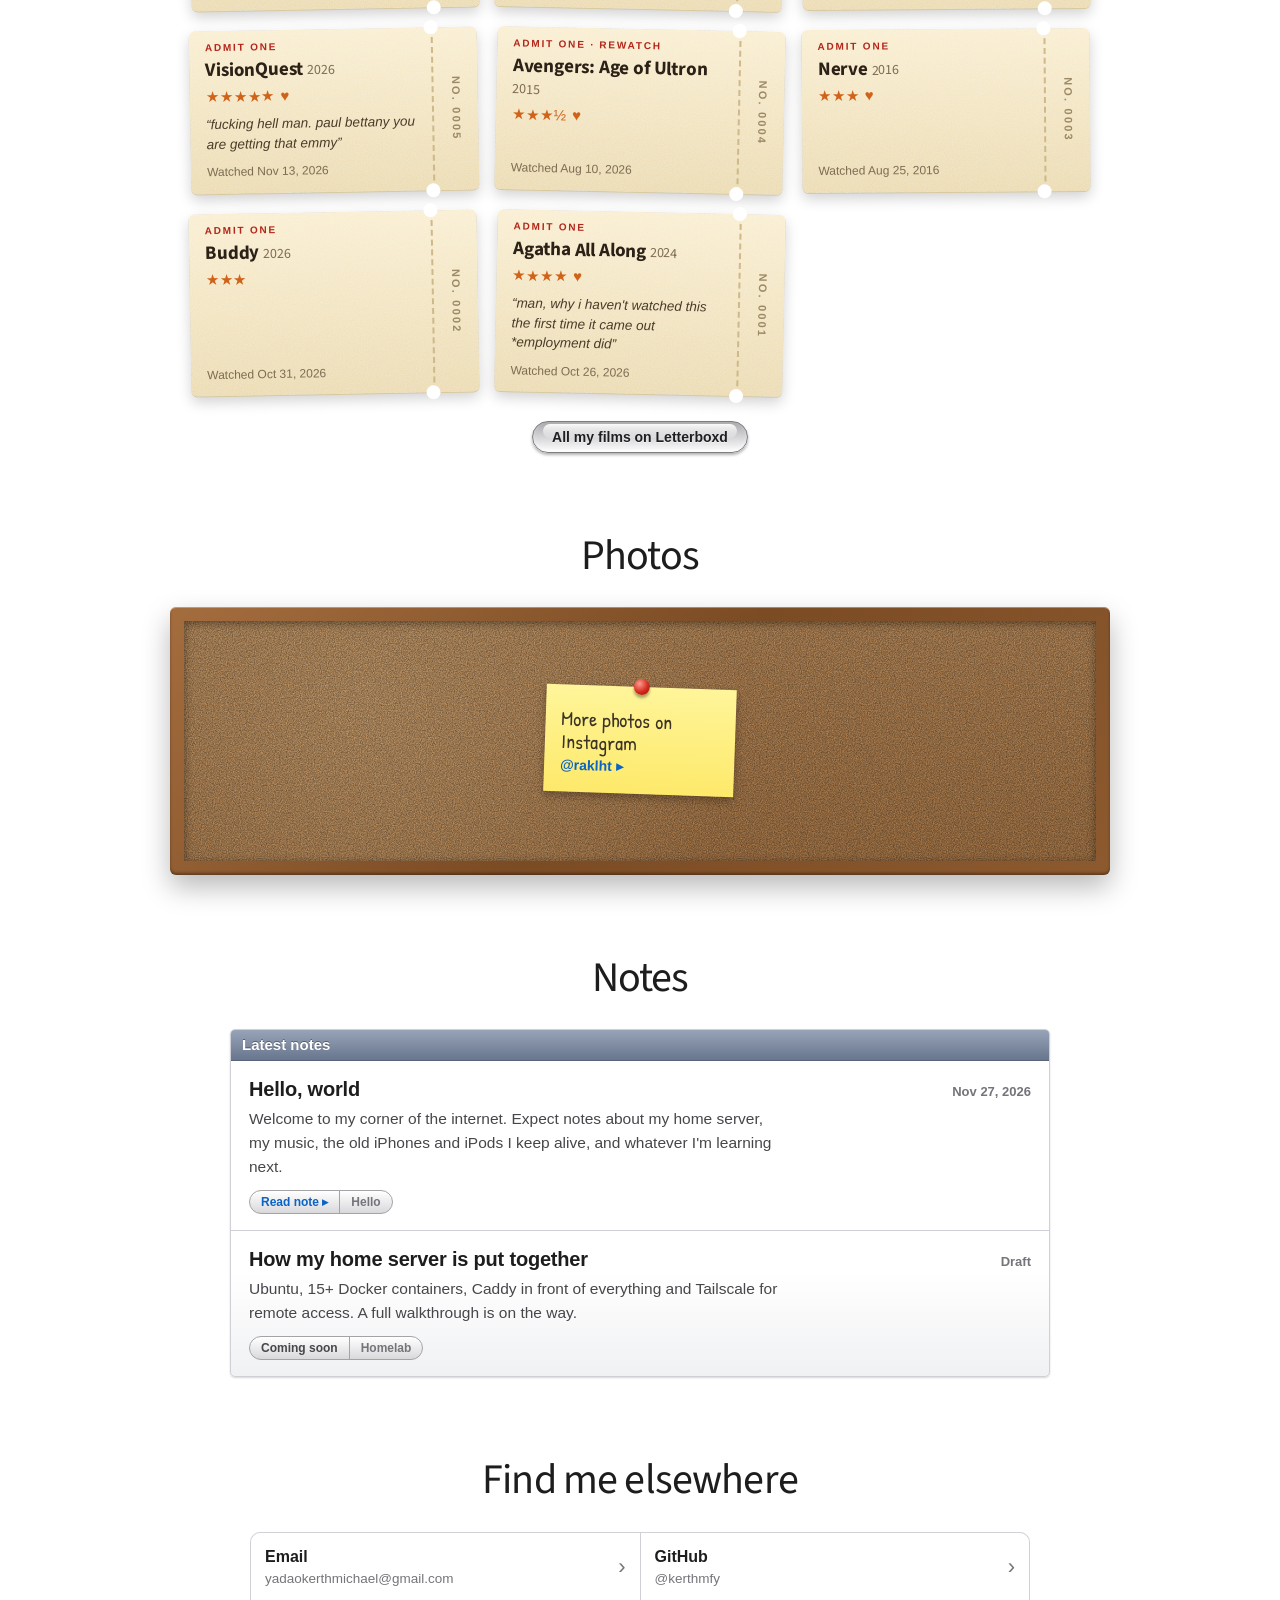
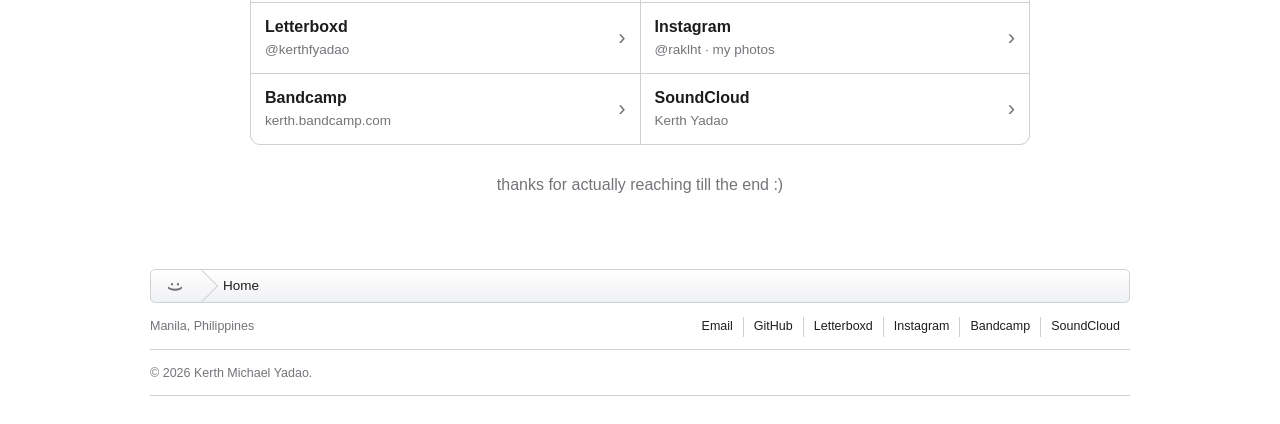
==== commit db201cfe: "Swipeable phones and my favorite films" ====
--- a/index.html
+++ b/index.html
@@ -38,7 +38,8 @@
                                          11. Small screens
    HTML (inside <body>) follows the page from top to bottom.
    JavaScript (the <script> at the end): 1 clock, 2 nav highlight, 3 light/dark switch,
-   4 Bandcamp, 5 slide to unlock, 6 address book, 7 films, 8 phone zoom.
+   4 Bandcamp, 5 slide to unlock, 6 address book, 7 films, 8 phone zoom,
+   9 swipeable phones, 10 cover flow.
    ========================================================================== */
 
 /* --------------------------------------------------------------------------
@@ -295,6 +296,10 @@
   -webkit-box-reflect:below 2px linear-gradient(transparent 70%,rgba(255,255,255,.2));
 }
 .dev+.dev{margin-left:calc(-303px * var(--z))}   /* phones overlap a little */
+/* page dots under the phones (only shown on phones, where the row swipes) */
+.fan-dots{display:none;justify-content:center;gap:8px;margin:-4px 0 14px}
+.fan-dots i{width:7px;height:7px;border-radius:50%;background:var(--stage-mute);opacity:.3;transition:opacity .2s}
+.fan-dots i.on{opacity:.9}
 .dev.d1,.dev.d5{z-index:1}.dev.d2,.dev.d4{z-index:2}.dev.d3{z-index:3}
 a.dev:hover,a.dev:focus-visible{--lift:-10px}
 a.dev{cursor:zoom-in}
@@ -704,6 +709,43 @@
 }
 .more{margin:26px 0 0;text-align:center}
 
+/* FAVORITE FILMS: an iTunes-style Cover Flow. The poster in the middle faces you; the rest
+   are turned sideways. JS 9 moves them by setting each poster's transform. */
+.cf{
+  max-width:900px;margin:0 auto 34px;padding:20px 0 18px;overflow:hidden;border-radius:10px;text-align:center;color:var(--stage-ink);
+  background:radial-gradient(ellipse 60% 22% at 50% 66%,var(--stage-floor),transparent 75%),linear-gradient(var(--stage-a),var(--stage-b));
+  border:1px solid var(--stage-line);
+}
+.cf[hidden]{display:none}
+.cf-label{margin:0;font:700 11px/1 var(--ui);letter-spacing:.18em;text-transform:uppercase;color:var(--stage-mute)}
+.cf-stage{
+  --w:190px;                                   /* width of one poster */
+  position:relative;height:calc(var(--w) * 1.5 * 1.36 + 16px);margin-top:16px;
+  perspective:900px;touch-action:pan-y;user-select:none;-webkit-user-select:none;
+}
+.cf-item{
+  position:absolute;left:50%;top:16px;width:var(--w);aspect-ratio:2/3;margin-left:calc(var(--w) / -2);
+  transition:transform .5s cubic-bezier(.2,.8,.3,1),opacity .3s;-webkit-user-drag:none;
+  -webkit-box-reflect:below 2px linear-gradient(transparent 62%,rgba(255,255,255,.3));   /* the glossy floor reflection */
+}
+.cf-item img{display:block;width:100%;height:100%;object-fit:cover;border-radius:2px;box-shadow:0 8px 18px rgba(0,0,0,.28);-webkit-user-drag:none}
+.cf-item:not(.on){cursor:pointer}
+.cf-item:focus-visible{outline:none}
+.cf-item:focus-visible img{outline:3px solid var(--aqua-mid);outline-offset:3px}
+.cf-cap{margin:2px 0 0;min-height:1.5em;font-size:14px;color:var(--stage-mute)}
+.cf-cap b{font:600 18px/1.3 var(--font);color:var(--stage-ink);margin-right:4px}
+.cf-review{max-width:30em;min-height:2.9em;margin:4px auto 0;padding:0 16px;font:italic 14px/1.45 var(--ui);color:var(--stage-mute);text-wrap:balance}
+.cf-review:not(:empty)::before{content:"\201C"}.cf-review:not(:empty)::after{content:"\201D"}   /* curly quotes */
+/* the scroller under the posters, like the one under iTunes' Cover Flow */
+.cf-scroll{display:block;width:min(320px,70%);height:14px;margin:12px auto 0;-webkit-appearance:none;appearance:none;cursor:pointer;
+  border-radius:7px;background:linear-gradient(rgba(128,130,138,.45),rgba(128,130,138,.2));box-shadow:inset 0 1px 3px rgba(0,0,0,.35)}  /* grey works on white and black */
+.cf-scroll::-webkit-slider-thumb{-webkit-appearance:none;width:var(--thumb,60px);height:14px;border-radius:7px;border:1px solid #8c8e94;
+  background:linear-gradient(#fdfdfd,#d3d5da 50%,#c0c2c8 51%,#dfe1e5)}
+.cf-scroll::-moz-range-thumb{width:var(--thumb,60px);height:12px;border-radius:7px;border:1px solid #8c8e94;
+  background:linear-gradient(#fdfdfd,#d3d5da 50%,#c0c2c8 51%,#dfe1e5)}
+.cf-scroll[hidden]{display:none}
+@media (max-width:600px){.cf-stage{--w:140px;perspective:600px}.cf{margin-inline:-4px}}
+
 /* --------------------------------------------------------------------------
    8c. PHOTOS: polaroids pinned to a cork board in a wooden frame
    -------------------------------------------------------------------------- */
@@ -802,7 +844,6 @@
   }
   .gnav .logo{display:none}
   .gnav .clock{display:none}
-  .dev.d1,.dev.d5{display:none}   /* only three phones fit */
   .feat-grid{grid-template-columns:minmax(0,1fr)}
   .feat-side{max-width:340px}
   .player-body{grid-template-columns:minmax(0,1fr)}
@@ -815,18 +856,30 @@
   .feat .items{grid-template-columns:minmax(0,1fr)}
   .links{grid-template-columns:minmax(0,1fr)}
 }
-/* PHONE LINEUP on small screens: the middle phone (lock screen) is bigger than the two beside it.
-   .fan --z = side phones, .d3 --z = middle phone. */
-@media (max-width:760px){.fan{--z:.24}.dev.d3{--z:.3}}
-@media (max-width:600px){.fan{--z:.19}.dev.d3{--z:.24}}
-@media (max-width:480px){.fan{--z:.15}.dev.d3{--z:.205}}
-@media (max-width:380px){.fan{--z:.12}.dev.d3{--z:.165}}
+/* PHONE LINEUP on phones: all five phones in a row you swipe sideways, like iOS home screen pages.
+   It starts on the middle phone (JS 9 does that) and the dots underneath show which one you're on.
+   scroll-snap makes each swipe stop with a phone in the centre. */
+@media (max-width:760px){
+  .fan{
+    --z:.26;position:relative;justify-content:flex-start;margin-inline:-10px;
+    overflow-x:auto;overflow-y:hidden;overscroll-behavior-x:contain;scrollbar-width:none;
+    scroll-snap-type:x mandatory;
+    /* half the box minus half a phone on each side, so the first and last phone can sit in the middle too */
+    padding:14px calc(50% - 863px * var(--z) / 2) calc(1584px * var(--z) * .22);
+  }
+  .fan::-webkit-scrollbar{display:none}
+  .dev{scroll-snap-align:center}
+  .fan-dots{display:flex}
+}
+@media (max-width:600px){.fan{--z:.23}}
+@media (max-width:480px){.fan{--z:.2}}
+@media (max-width:380px){.fan{--z:.17}}
 @media (max-width:480px){
   .dl{grid-template-columns:minmax(0,1fr)}
   .items{grid-template-columns:minmax(0,1fr)}
   .dl>.center{order:0}            /* one column: "My projects" first, then Home Server, then Essentials */
   .stage{padding:28px 10px 26px}  /* less padding so the phones get the room */
-  .fan{margin-top:16px;padding-bottom:calc(1584px * var(--z) * .22)}
+  .fan{margin-top:6px}
   .stage-acts{margin-top:16px}
 }
 /* SPACING on phones: tighter gaps between sections and inside panels */
@@ -1037,6 +1090,7 @@
       </div>
     </a>
   </div>
+  <div class="fan-dots" aria-hidden="true"><i></i><i></i><i class="on"></i><i></i><i></i></div>
 
   <p class="stage-sub">This is my little corner of the internet. Enjoy lad</p>
   <div class="stage-acts">
@@ -1337,6 +1391,27 @@
   <div class="sec-head">
     <h2>Films</h2>
   </div>
+
+  <!-- FAVORITE FILMS (Cover Flow)
+       1. Make a folder called "posters" and save each poster in it as 1.jpg, 2.jpg, 3.jpg …
+          (on Letterboxd: open the film, right-click the poster, "Save Image As…").
+       2. Below, fill in each film's title, year and Letterboxd link, in the same order.
+          data-review is optional: my review, shown under the title (leave it out if there's none).
+       Posters that don't exist simply don't show, and with none at all this whole shelf stays hidden.
+       Want more or fewer? Copy or delete an <a …> line (and its poster). -->
+  <div class="cf" id="cf" hidden>
+    <p class="cf-label">Favorites</p>
+    <div class="cf-stage">
+      <a class="cf-item" href="https://letterboxd.com/film/aftersun/" data-title="Aftersun" data-year="2022" data-review="watching this on christmas was not a great idea at all" target="_blank" rel="noopener noreferrer"><img src="posters/1.jpg" alt="Aftersun"></a>
+      <a class="cf-item" href="https://letterboxd.com/kerthfyadao/film/la-haine/" data-title="La Haine" data-year="1995" data-review="nique la police" target="_blank" rel="noopener noreferrer"><img src="posters/2.jpg" alt="La Haine"></a>
+      <a class="cf-item" href="https://letterboxd.com/kerthfyadao/film/city-of-god/" data-title="City of God" data-year="2002" data-review="absolute masterclass of a storytelling, holy shit. this is gonna stick for a while." target="_blank" rel="noopener noreferrer"><img src="posters/3.jpg" alt="City of God"></a>
+      <a class="cf-item" href="https://letterboxd.com/kerthfyadao/film/speed-racer/" data-title="Speed Racer" data-year="2008" data-review="sucker to those car powers fr" target="_blank" rel="noopener noreferrer"><img src="posters/4.jpg" alt="Speed Racer"></a>
+    </div>
+    <p class="cf-cap" aria-live="polite"><b class="cf-title"></b><span class="cf-year"></span></p>
+    <p class="cf-review"></p>
+    <input class="cf-scroll" type="range" min="0" max="0" value="0" aria-label="Browse favorite films">
+  </div>
+
   <p class="tk-src" id="tk-src" aria-live="polite"></p>
   <div class="tickets" id="tickets">
     <a class="ticket" href="https://letterboxd.com/kerthfyadao/" target="_blank" rel="noopener noreferrer">
@@ -1756,6 +1831,109 @@
     document.addEventListener("keydown", function (e) { if (e.key === "Escape") closeZoom(); });
   }
 
+  /* 9. SWIPEABLE PHONES (small screens only): start on the middle phone and light up the matching dot */
+  var fan = document.querySelector(".stage .fan");
+  var fanDots = document.querySelectorAll(".fan-dots i");
+  if (fan && fanDots.length) {
+    var fanPhones = Array.prototype.slice.call(fan.querySelectorAll(".dev"));
+    /* how far the row has to scroll so phone number i sits in the middle */
+    function phoneCentre(i) { return fanPhones[i].offsetLeft + fanPhones[i].offsetWidth / 2 - fan.clientWidth / 2; }
+    function startInMiddle() { if (fan.scrollWidth > fan.clientWidth) fan.scrollLeft = phoneCentre(2); }
+    var dotQueued = false;
+    function lightDot() {
+      dotQueued = false;
+      var best = 0;
+      fanPhones.forEach(function (p, i) {
+        if (Math.abs(phoneCentre(i) - fan.scrollLeft) < Math.abs(phoneCentre(best) - fan.scrollLeft)) best = i;
+      });
+      fanDots.forEach(function (d, i) { d.classList.toggle("on", i === best); });
+    }
+    /* requestAnimationFrame = update at most once per screen refresh, not on every scroll event */
+    fan.addEventListener("scroll", function () { if (!dotQueued) { dotQueued = true; requestAnimationFrame(lightDot); } }, { passive: true });
+    startInMiddle();
+    window.addEventListener("load", startInMiddle);   /* again once the phone pictures have loaded */
+  }
+
+  /* 10. COVER FLOW: my favorite films. Only posters that actually load are used;
+         with none, the shelf stays hidden. Click/tap a side poster, swipe, drag the
+         scroller or use the arrow keys to browse. Clicking the middle poster opens Letterboxd. */
+  var cf = document.getElementById("cf");
+  if (cf) {
+    var cfStage = cf.querySelector(".cf-stage"), cfRange = cf.querySelector(".cf-scroll");
+    var cfTitle = cf.querySelector(".cf-title"), cfYear = cf.querySelector(".cf-year"), cfReview = cf.querySelector(".cf-review");
+    var cfAll = Array.prototype.slice.call(cf.querySelectorAll(".cf-item"));
+    var cfItems = [], cfAt = 0, cfWaiting = cfAll.length;
+
+    /* wait for every poster to load (or fail) before showing the shelf */
+    cfAll.forEach(function (item) {
+      var img = item.querySelector("img");
+      item.draggable = img.draggable = false;   /* so dragging a poster swipes instead of picking up the picture */
+      function settled(ok) { if (!ok) item.remove(); if (--cfWaiting === 0) cfStart(); }
+      if (img.complete) settled(img.naturalWidth > 0);
+      else {
+        img.addEventListener("load", function () { settled(true); });
+        img.addEventListener("error", function () { settled(false); });
+      }
+    });
+
+    function cfStart() {
+      cfItems = Array.prototype.slice.call(cf.querySelectorAll(".cf-item"));
+      if (!cfItems.length) return;
+      cf.hidden = false;
+      cfRange.max = cfItems.length - 1;
+      cfRange.hidden = cfItems.length < 2;
+      cfShow(Math.floor((cfItems.length - 1) / 2));   /* start in the middle */
+    }
+
+    /* put poster number i in the middle and turn the others sideways */
+    function cfShow(i) {
+      cfAt = Math.max(0, Math.min(cfItems.length - 1, i));
+      cfItems.forEach(function (item, k) {
+        var o = k - cfAt;              /* how many places from the middle (negative = left) */
+        var side = o < 0 ? -1 : 1, far = Math.abs(o);
+        item.style.transform = o === 0
+          ? "translateZ(40px)"
+          : "translateX(" + side * (82 + (far - 1) * 32) + "%) translateZ(-60px) rotateY(" + (-side * 62) + "deg)";
+        item.style.zIndex = 50 - far;
+        item.style.opacity = far > 4 ? 0 : 1;
+        item.tabIndex = o === 0 ? 0 : -1;  /* Tab lands on the middle one only */
+        item.classList.toggle("on", o === 0);
+      });
+      var cur = cfItems[cfAt];
+      cfTitle.textContent = cur.dataset.title || "";
+      cfYear.textContent = cur.dataset.year || "";
+      cfReview.textContent = cur.dataset.review || "";
+      cfRange.value = cfAt;
+      cfRange.style.setProperty("--thumb", Math.max(30, cfRange.offsetWidth / cfItems.length) + "px");
+    }
+
+    /* swipe (touch) or drag (mouse) */
+    var cfDownX = null, cfSwiped = false;
+    cfStage.addEventListener("pointerdown", function (e) { cfDownX = e.clientX; cfSwiped = false; });
+    cfStage.addEventListener("pointerup", function (e) {
+      if (cfDownX === null) return;
+      var dx = e.clientX - cfDownX; cfDownX = null;
+      if (Math.abs(dx) > 30) {         /* moved more than 30px: it's a swipe, not a tap */
+        cfSwiped = true;
+        var steps = Math.max(1, Math.round(Math.abs(dx) / 120));   /* a longer swipe skips more */
+        cfShow(cfAt + (dx < 0 ? steps : -steps));
+      }
+    });
+    cfStage.addEventListener("click", function (e) {
+      var item = e.target.closest(".cf-item");
+      if (cfSwiped) { e.preventDefault(); cfSwiped = false; return; }
+      if (item && !item.classList.contains("on")) { e.preventDefault(); cfShow(cfItems.indexOf(item)); }
+    });
+    cfStage.addEventListener("keydown", function (e) {
+      if (e.key !== "ArrowLeft" && e.key !== "ArrowRight") return;
+      e.preventDefault();
+      cfShow(cfAt + (e.key === "ArrowRight" ? 1 : -1));
+      cfItems[cfAt].focus({ preventScroll: true });
+    });
+    cfRange.addEventListener("input", function () { cfShow(+cfRange.value); });
+    window.addEventListener("resize", function () { if (cfItems.length) cfShow(cfAt); });
+  }
+
   /* PROJECTS on phones: "Show all 15+ services" */
   var showAll = document.querySelector(".show-all");
   if (showAll) showAll.addEventListener("click", function () {
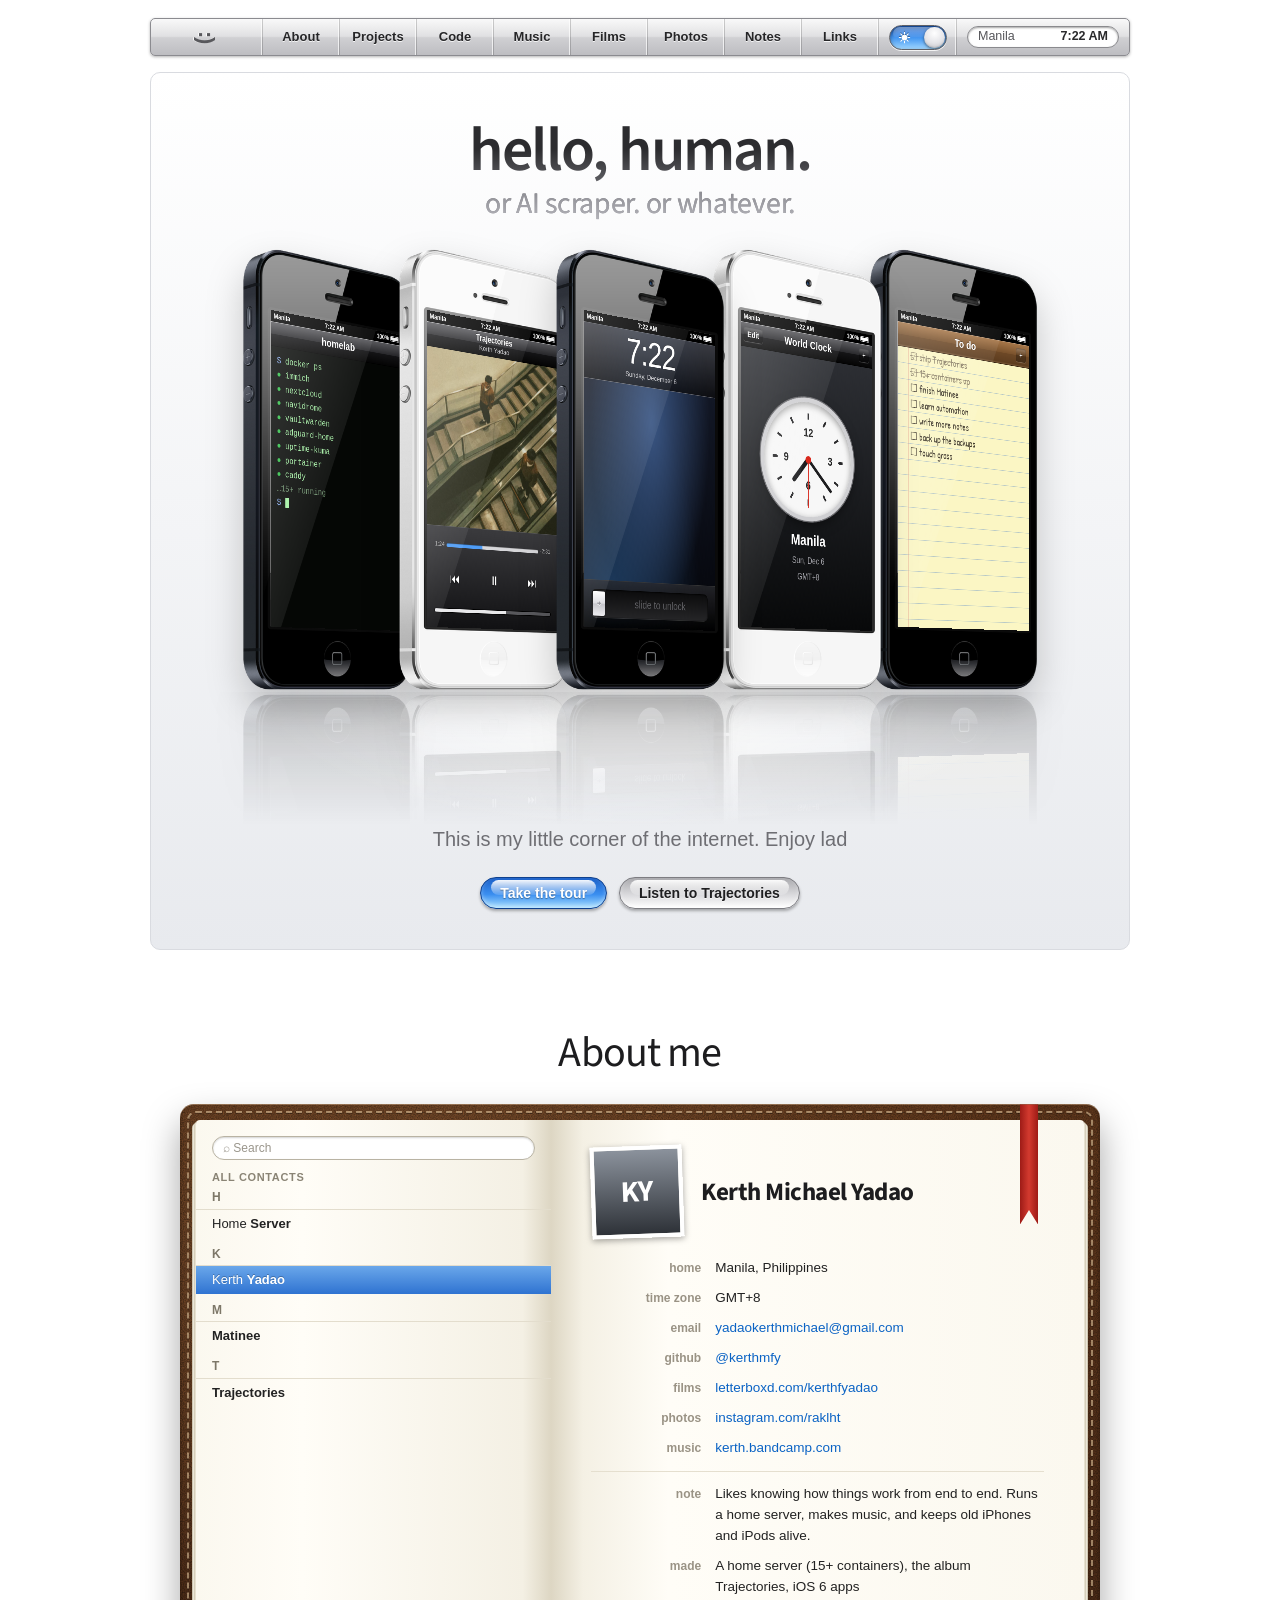
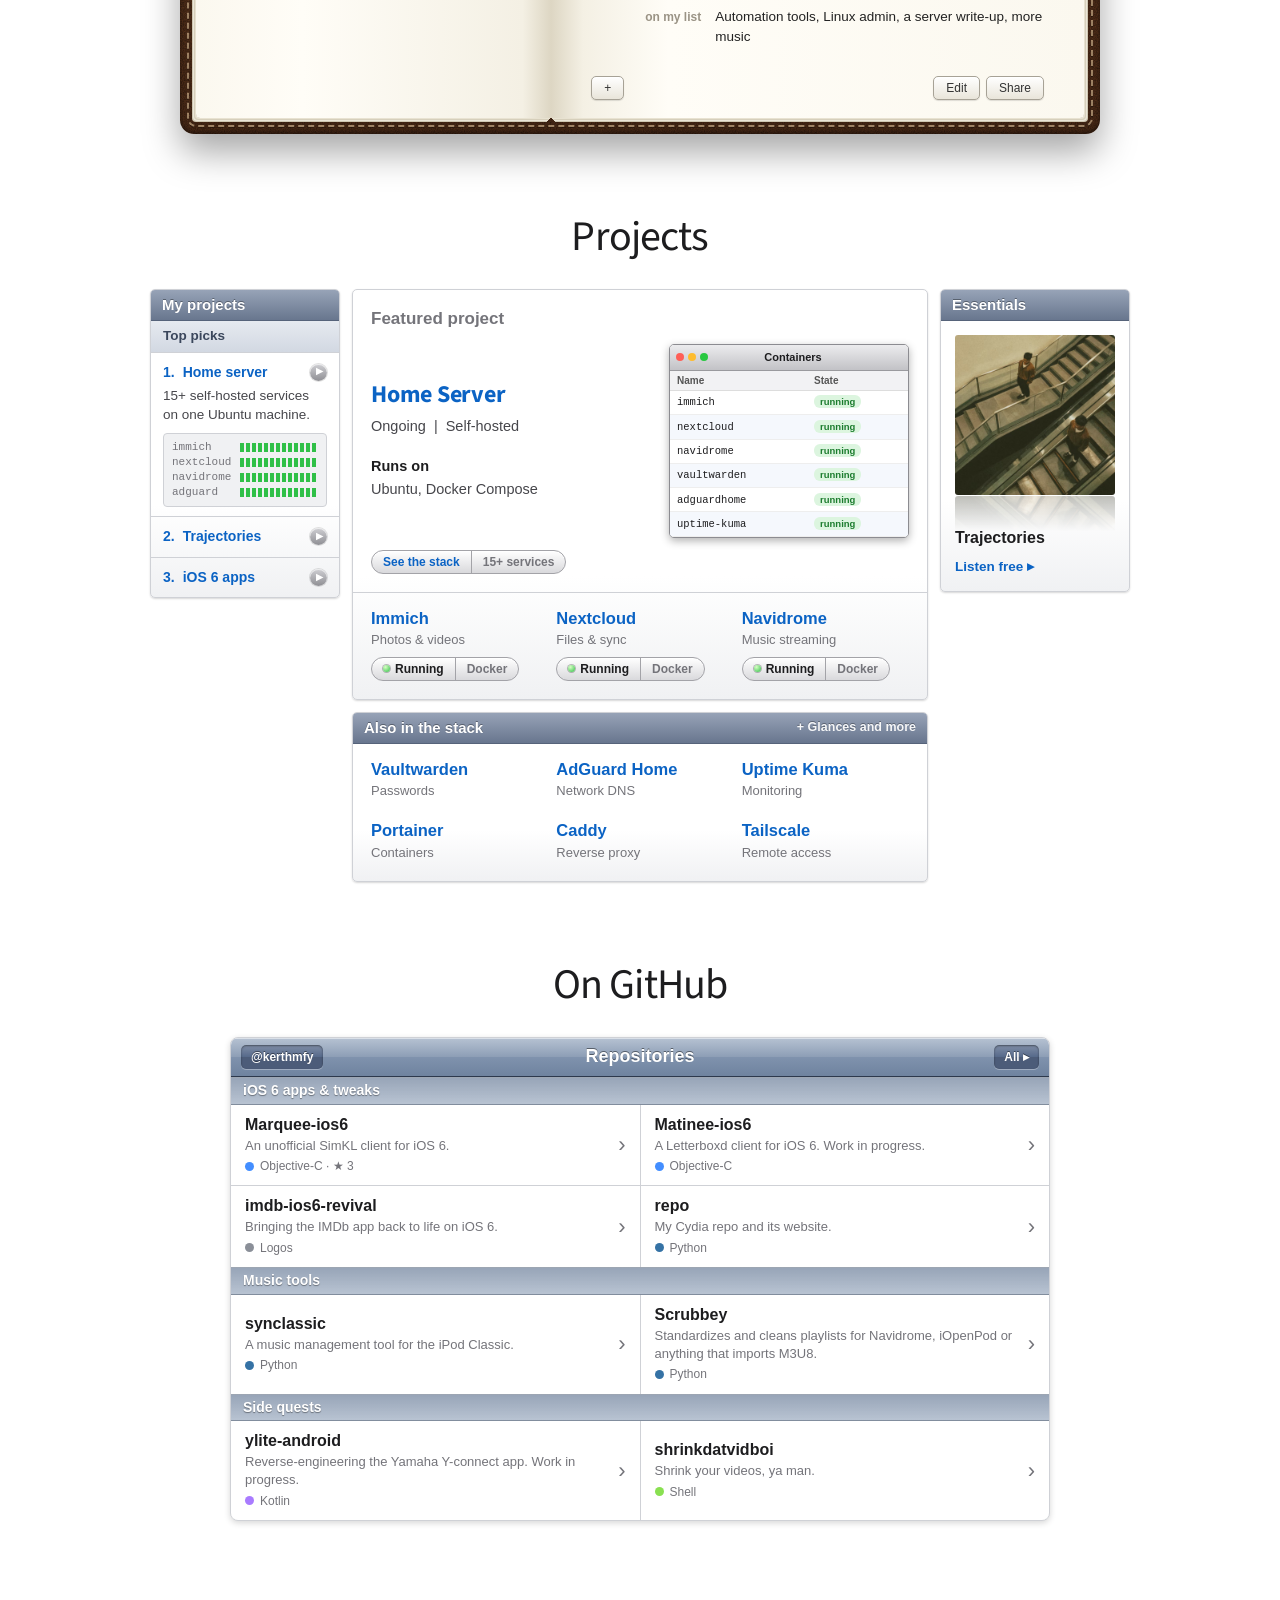
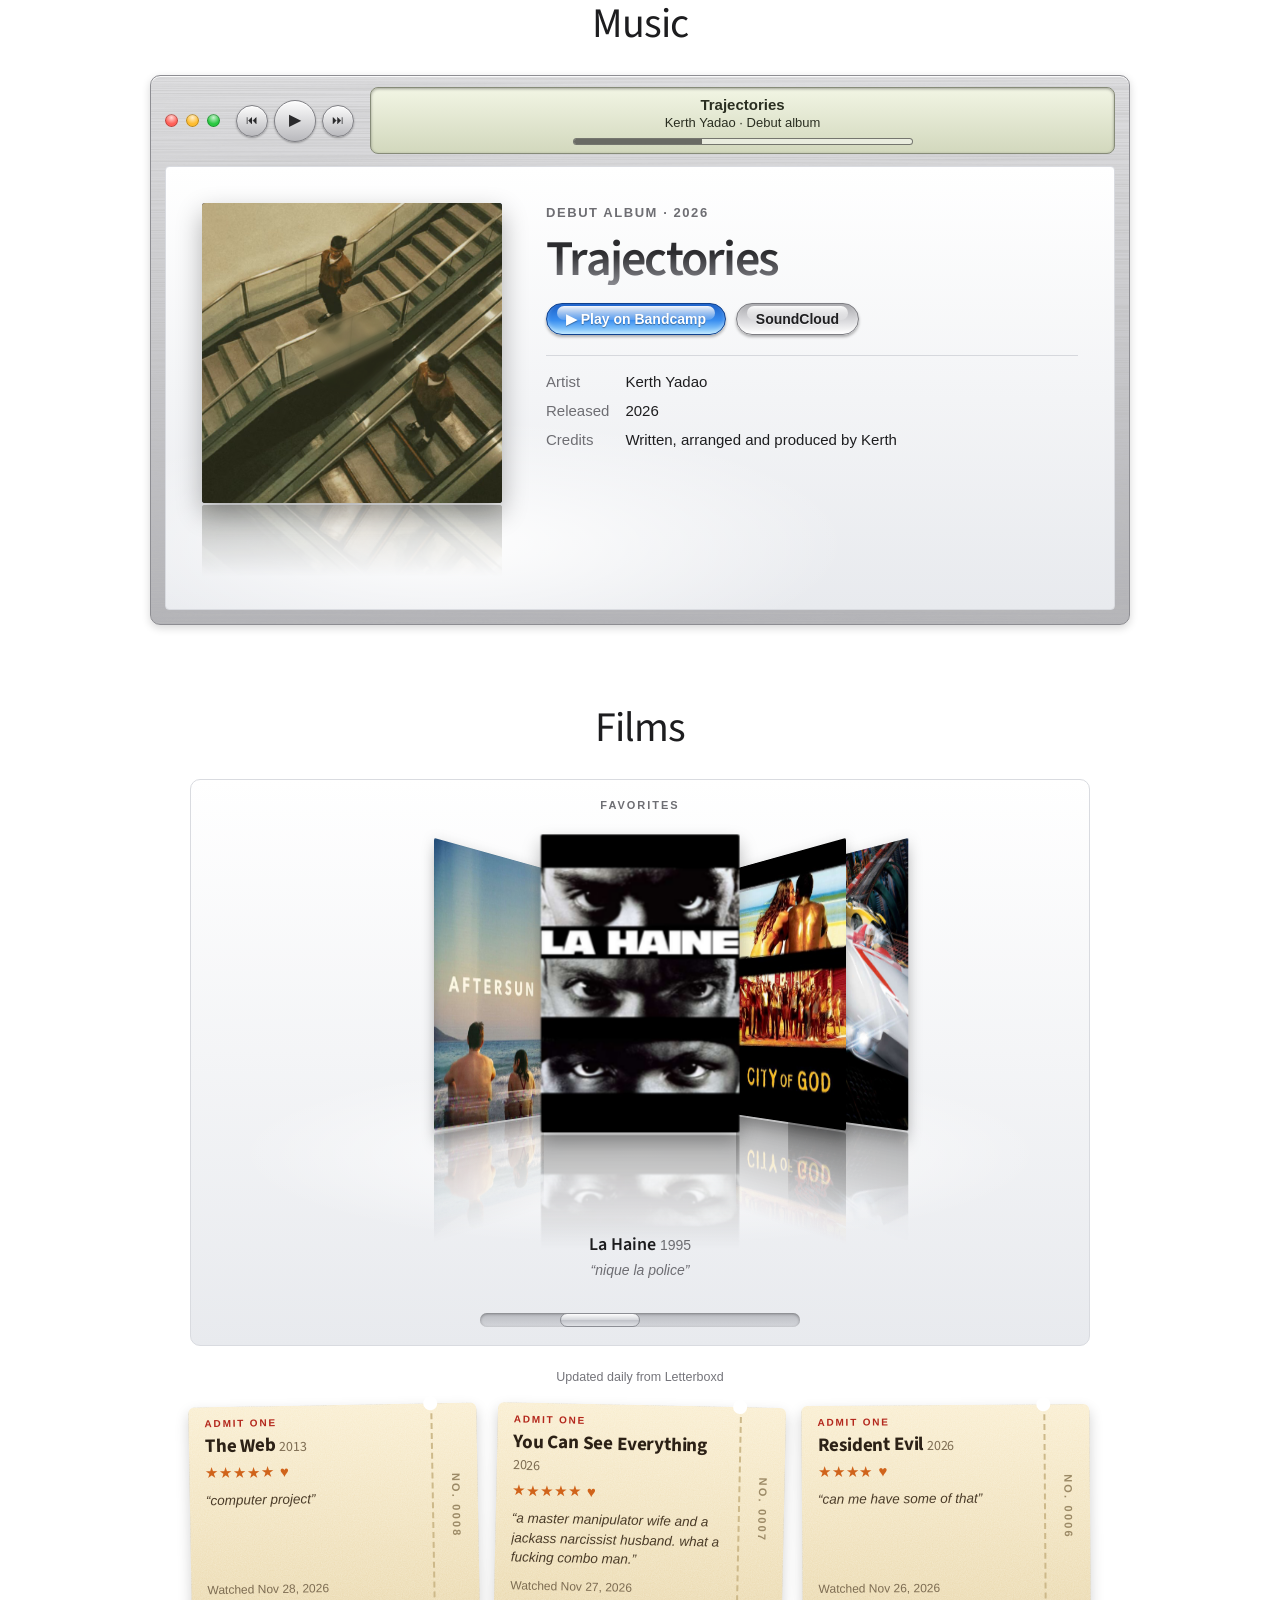
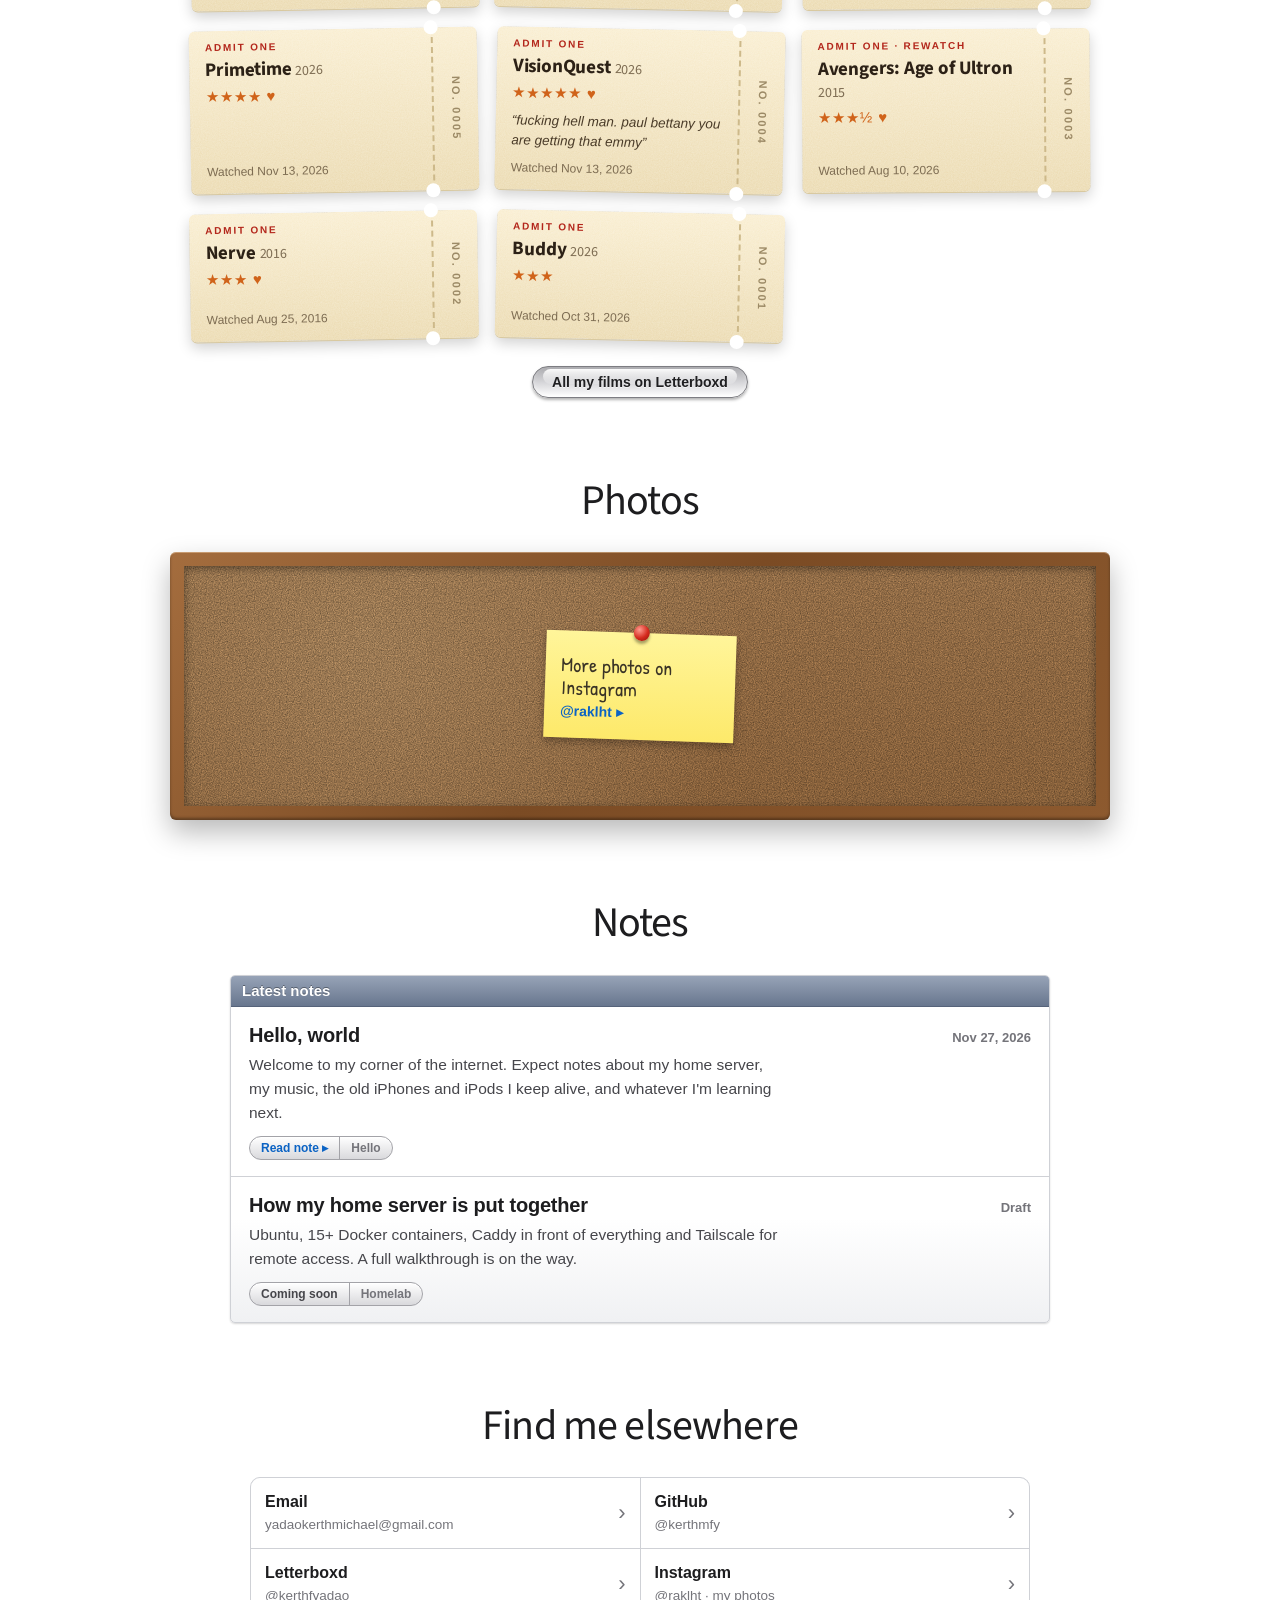
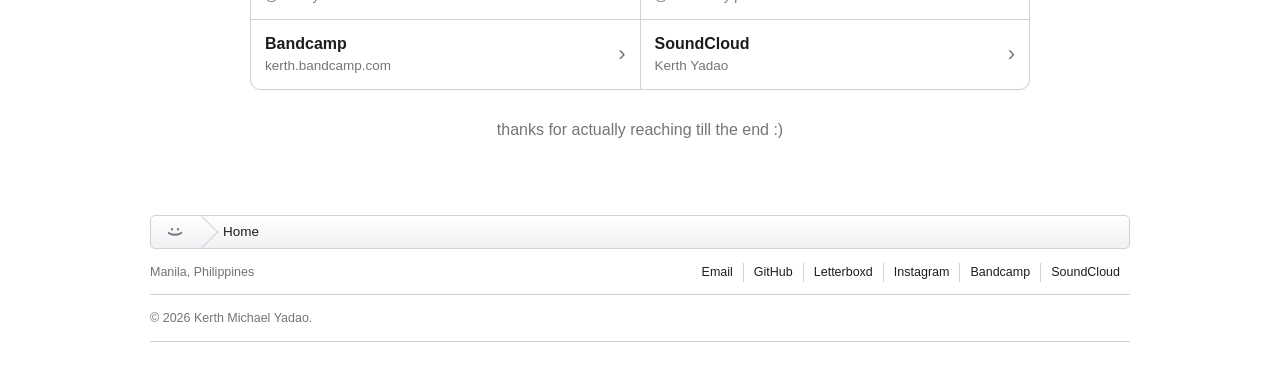
==== commit 6e00acd2: "Fit all five phones on mobile" ====
--- a/index.html
+++ b/index.html
@@ -39,7 +39,7 @@
    HTML (inside <body>) follows the page from top to bottom.
    JavaScript (the <script> at the end): 1 clock, 2 nav highlight, 3 light/dark switch,
    4 Bandcamp, 5 slide to unlock, 6 address book, 7 films, 8 phone zoom,
-   9 swipeable phones, 10 cover flow.
+   9 cover flow.
    ========================================================================== */
 
 /* --------------------------------------------------------------------------
@@ -295,12 +295,7 @@
   /* the mirror reflection (Chrome, Edge, Safari; Firefox skips it) */
   -webkit-box-reflect:below 2px linear-gradient(transparent 70%,rgba(255,255,255,.2));
 }
-.dev+.dev{margin-left:calc(-303px * var(--z))}   /* phones overlap a little */
-/* page dots under the phones (only shown on phones, where the row swipes) */
-.fan-dots{display:none;justify-content:center;gap:8px;margin:-4px 0 14px}
-.fan-dots i{width:7px;height:7px;border-radius:50%;background:var(--stage-mute);opacity:.3;transition:opacity .2s}
-.fan-dots i.on{opacity:.9}
-.dev.d1,.dev.d5{z-index:1}.dev.d2,.dev.d4{z-index:2}.dev.d3{z-index:3}
+.dev+.dev{margin-left:calc(-303px * var(--z))}   /* phones overlap a little */.dev.d1,.dev.d5{z-index:1}.dev.d2,.dev.d4{z-index:2}.dev.d3{z-index:3}
 a.dev:hover,a.dev:focus-visible{--lift:-10px}
 a.dev{cursor:zoom-in}
 .dev:focus-visible{outline:none}
@@ -856,24 +851,16 @@
   .feat .items{grid-template-columns:minmax(0,1fr)}
   .links{grid-template-columns:minmax(0,1fr)}
 }
-/* PHONE LINEUP on phones: all five phones in a row you swipe sideways, like iOS home screen pages.
-   It starts on the middle phone (JS 9 does that) and the dots underneath show which one you're on.
-   scroll-snap makes each swipe stop with a phone in the centre. */
-@media (max-width:760px){
-  .fan{
-    --z:.26;position:relative;justify-content:flex-start;margin-inline:-10px;
-    overflow-x:auto;overflow-y:hidden;overscroll-behavior-x:contain;scrollbar-width:none;
-    scroll-snap-type:x mandatory;
-    /* half the box minus half a phone on each side, so the first and last phone can sit in the middle too */
-    padding:14px calc(50% - 863px * var(--z) / 2) calc(1584px * var(--z) * .22);
-  }
-  .fan::-webkit-scrollbar{display:none}
-  .dev{scroll-snap-align:center}
-  .fan-dots{display:flex}
-}
-@media (max-width:600px){.fan{--z:.23}}
-@media (max-width:480px){.fan{--z:.2}}
-@media (max-width:380px){.fan{--z:.17}}
+/* PHONE LINEUP on smaller screens: all five phones stay in one row, just smaller.
+   .fan --z = the four side phones, .d3 --z = the middle (lock screen) phone, a bit bigger.
+   Each size is the biggest that still fits the narrowest screen in that range.
+   Tap a side phone to see it big. */
+@media (max-width:760px){.fan{--z:.17;margin-inline:-10px}.dev.d3{--z:.21}}
+@media (max-width:600px){.fan{--z:.135}.dev.d3{--z:.17}}
+@media (max-width:480px){.fan{--z:.12}.dev.d3{--z:.15}}
+@media (max-width:430px){.fan{--z:.105}.dev.d3{--z:.13}}
+@media (max-width:380px){.fan{--z:.097}.dev.d3{--z:.12}}
+@media (max-width:350px){.fan{--z:.087}.dev.d3{--z:.108}}
 @media (max-width:480px){
   .dl{grid-template-columns:minmax(0,1fr)}
   .items{grid-template-columns:minmax(0,1fr)}
@@ -1090,7 +1077,6 @@
       </div>
     </a>
   </div>
-  <div class="fan-dots" aria-hidden="true"><i></i><i></i><i class="on"></i><i></i><i></i></div>
 
   <p class="stage-sub">This is my little corner of the internet. Enjoy lad</p>
   <div class="stage-acts">
@@ -1831,30 +1817,7 @@
     document.addEventListener("keydown", function (e) { if (e.key === "Escape") closeZoom(); });
   }
 
-  /* 9. SWIPEABLE PHONES (small screens only): start on the middle phone and light up the matching dot */
-  var fan = document.querySelector(".stage .fan");
-  var fanDots = document.querySelectorAll(".fan-dots i");
-  if (fan && fanDots.length) {
-    var fanPhones = Array.prototype.slice.call(fan.querySelectorAll(".dev"));
-    /* how far the row has to scroll so phone number i sits in the middle */
-    function phoneCentre(i) { return fanPhones[i].offsetLeft + fanPhones[i].offsetWidth / 2 - fan.clientWidth / 2; }
-    function startInMiddle() { if (fan.scrollWidth > fan.clientWidth) fan.scrollLeft = phoneCentre(2); }
-    var dotQueued = false;
-    function lightDot() {
-      dotQueued = false;
-      var best = 0;
-      fanPhones.forEach(function (p, i) {
-        if (Math.abs(phoneCentre(i) - fan.scrollLeft) < Math.abs(phoneCentre(best) - fan.scrollLeft)) best = i;
-      });
-      fanDots.forEach(function (d, i) { d.classList.toggle("on", i === best); });
-    }
-    /* requestAnimationFrame = update at most once per screen refresh, not on every scroll event */
-    fan.addEventListener("scroll", function () { if (!dotQueued) { dotQueued = true; requestAnimationFrame(lightDot); } }, { passive: true });
-    startInMiddle();
-    window.addEventListener("load", startInMiddle);   /* again once the phone pictures have loaded */
-  }
-
-  /* 10. COVER FLOW: my favorite films. Only posters that actually load are used;
+  /* 9. COVER FLOW: my favorite films. Only posters that actually load are used;
          with none, the shelf stays hidden. Click/tap a side poster, swipe, drag the
          scroller or use the arrow keys to browse. Clicking the middle poster opens Letterboxd. */
   var cf = document.getElementById("cf");
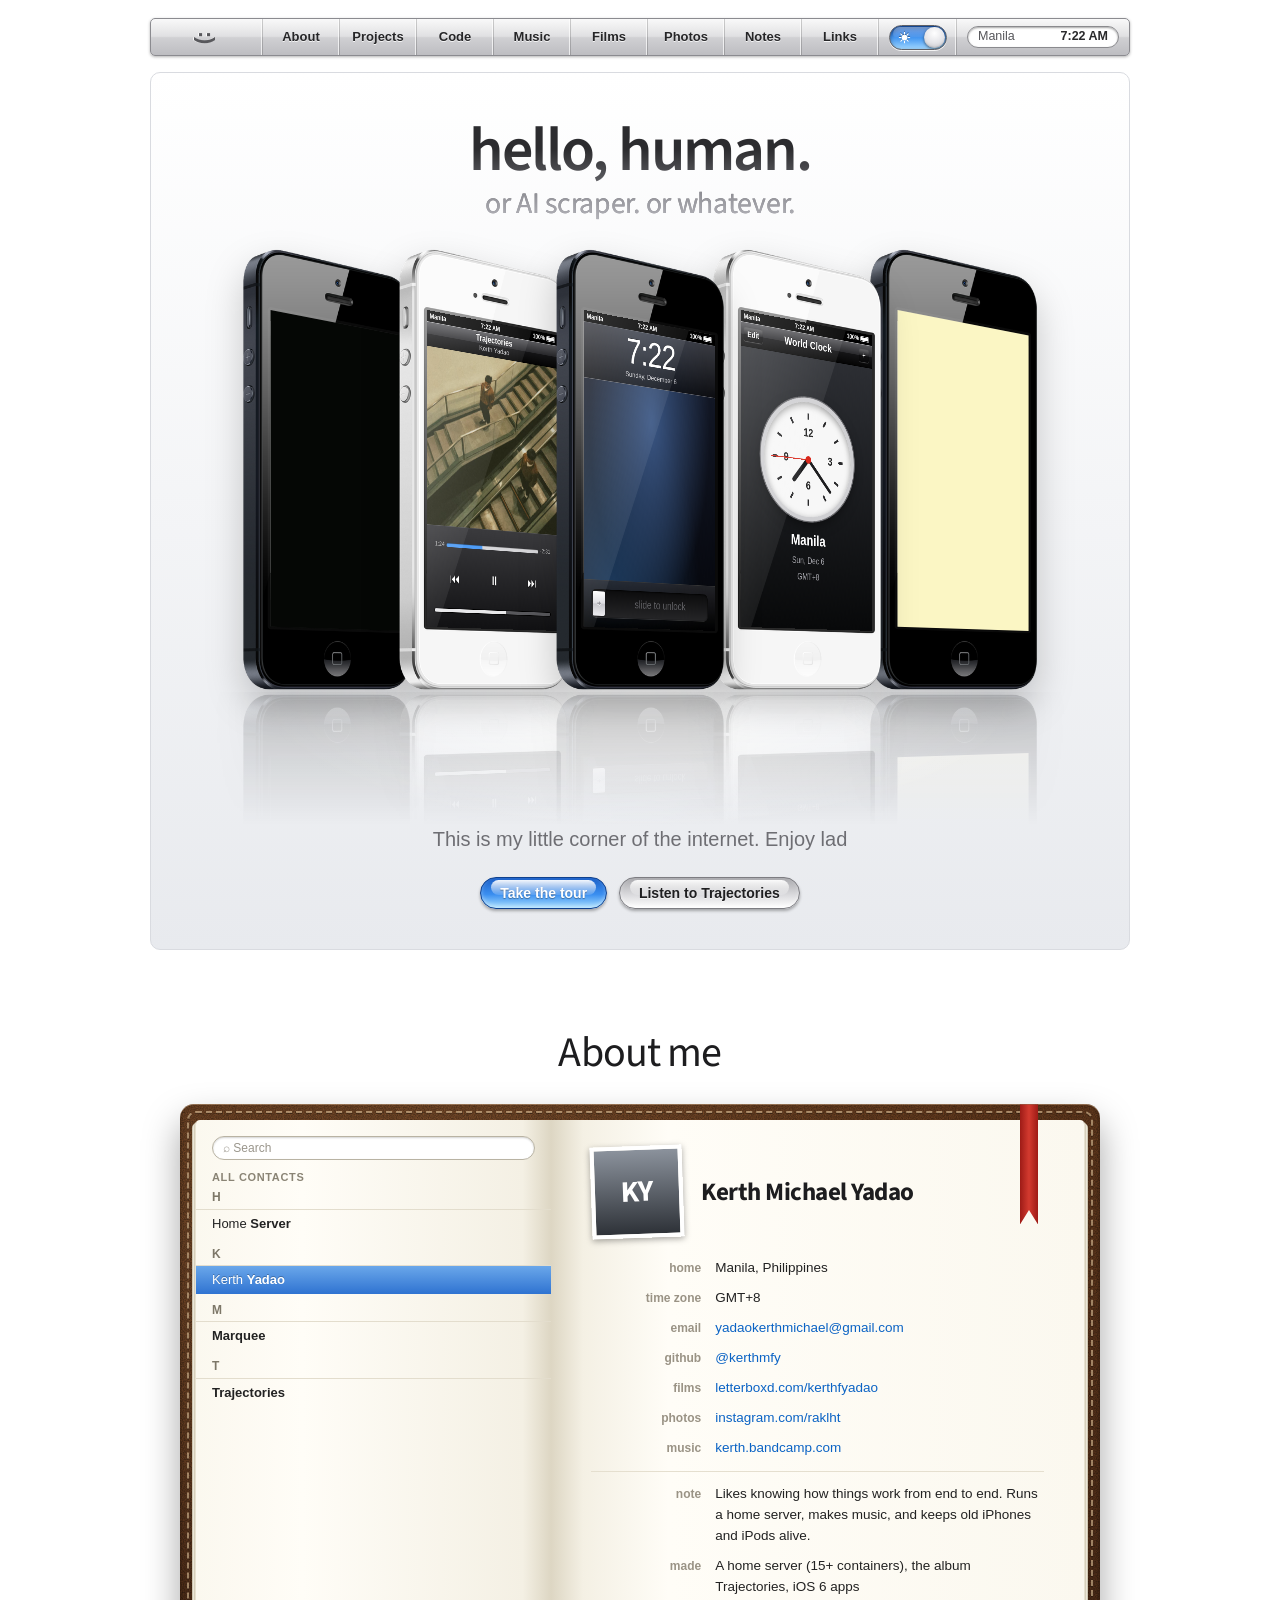
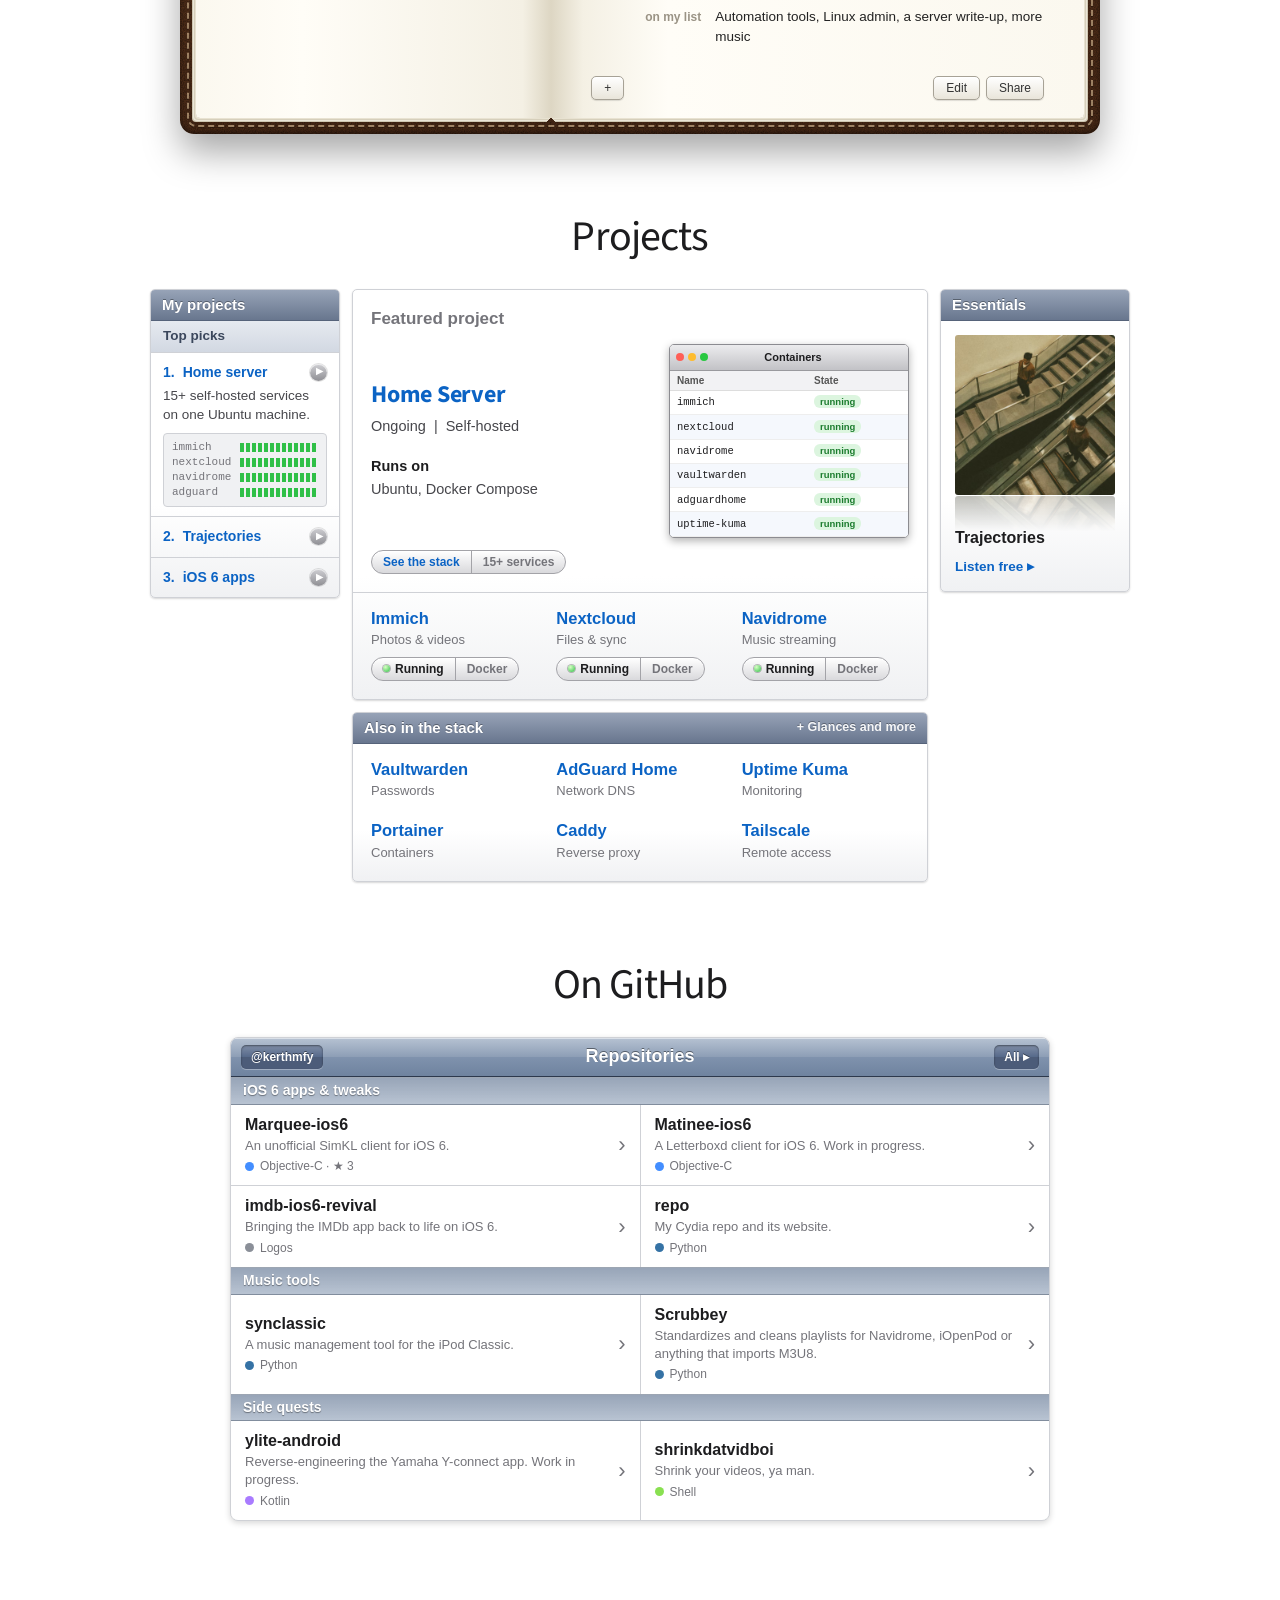
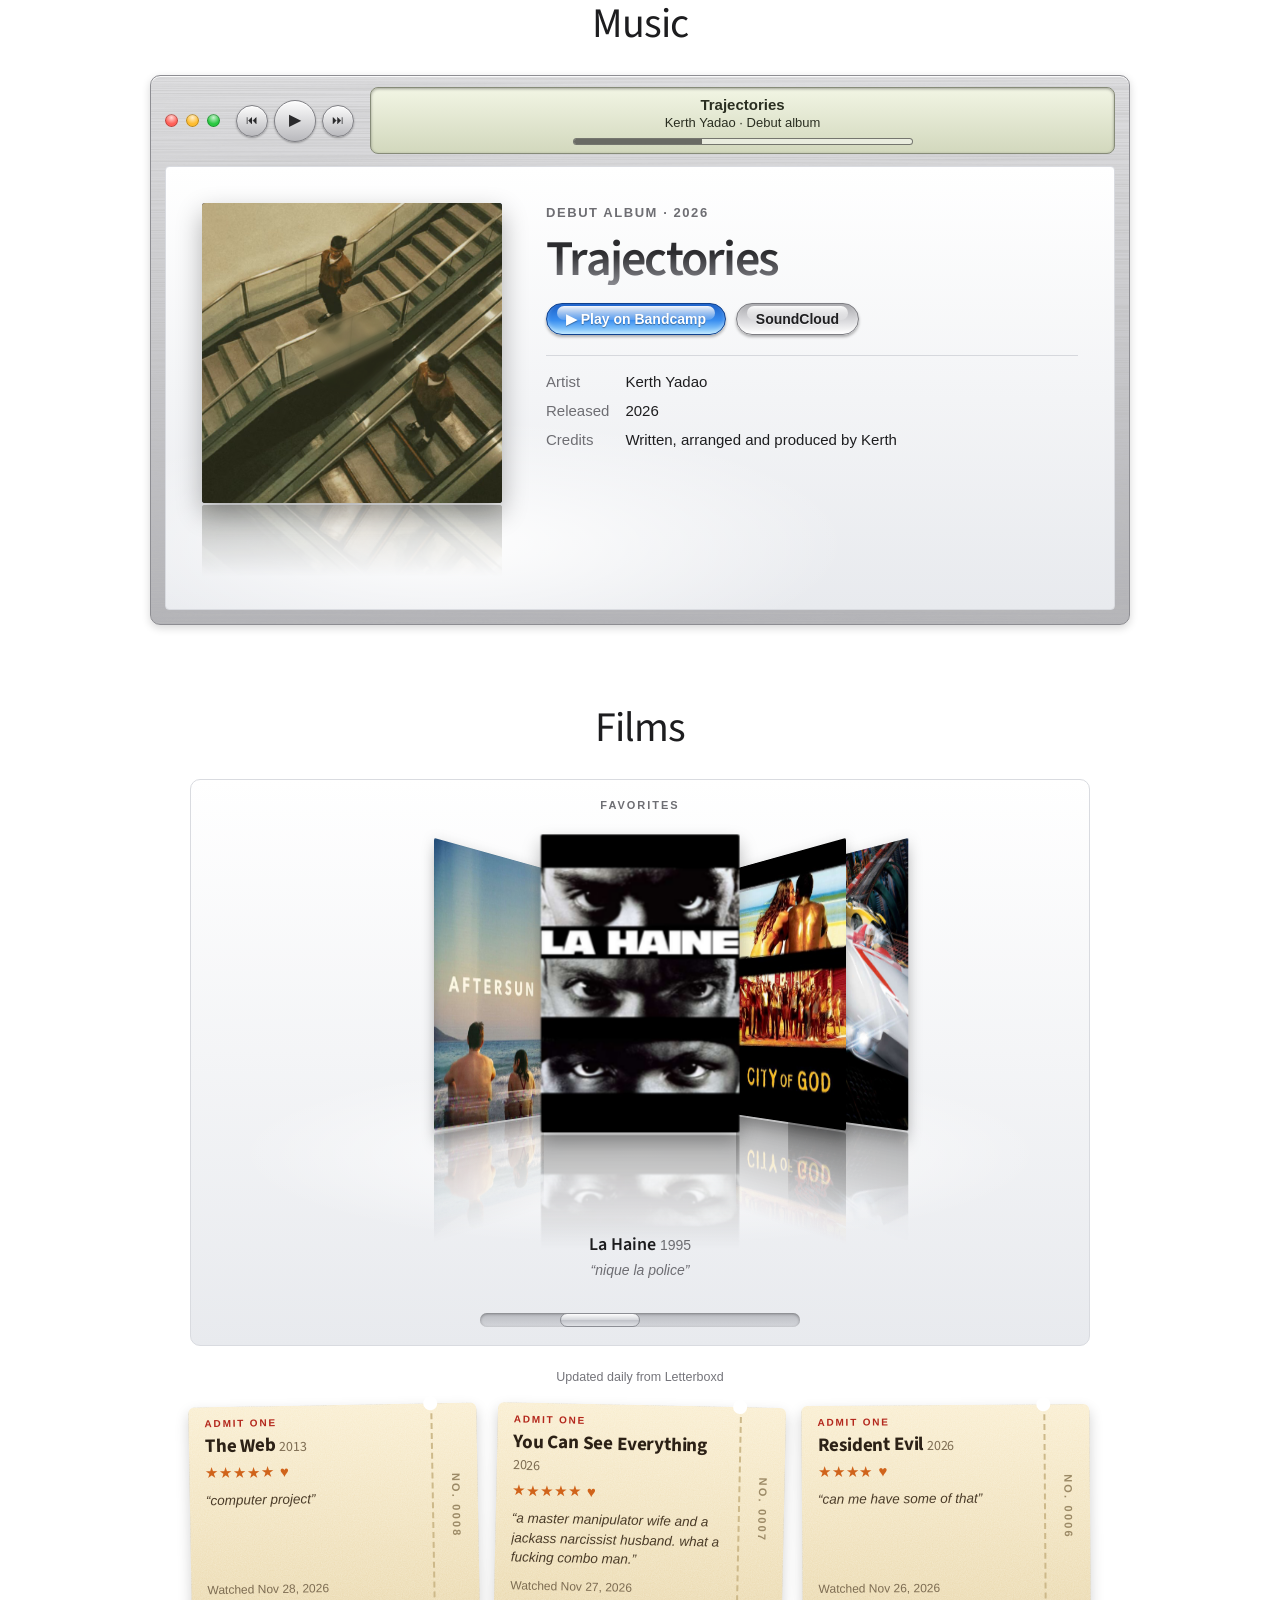
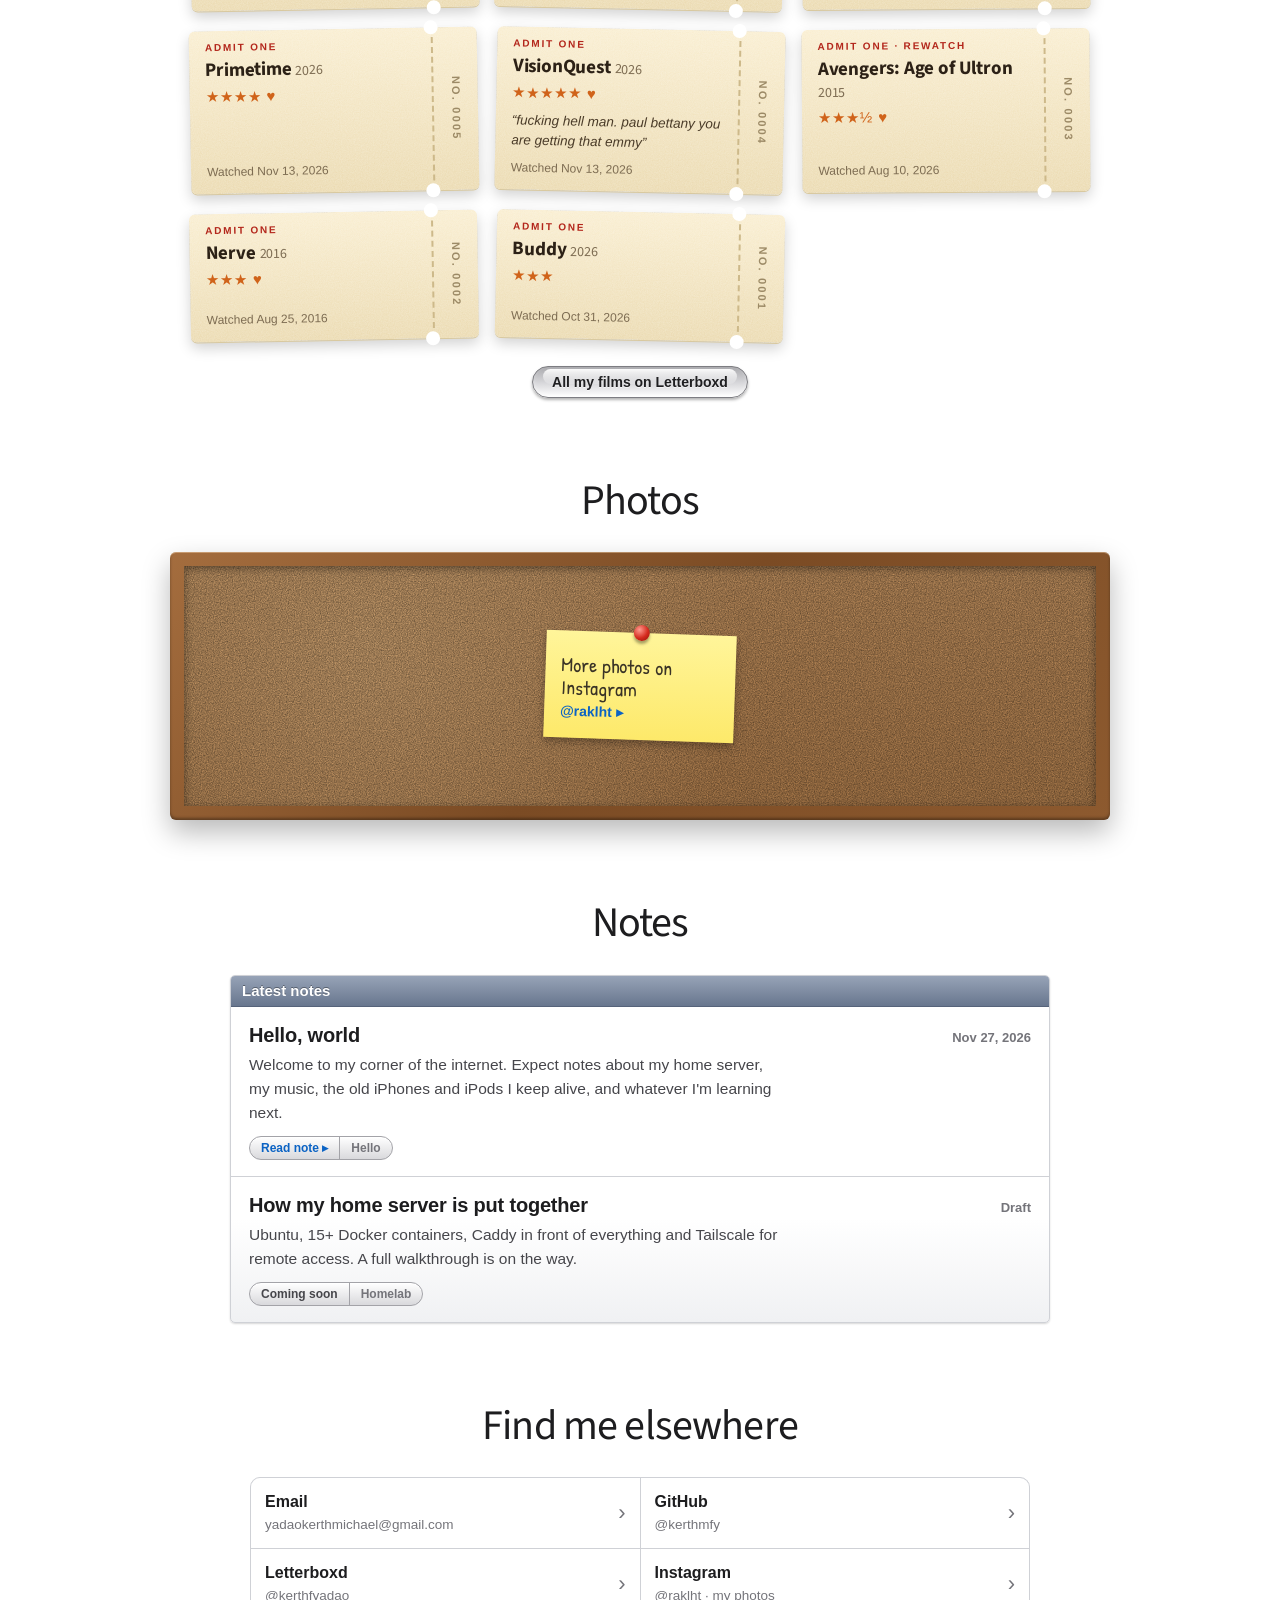
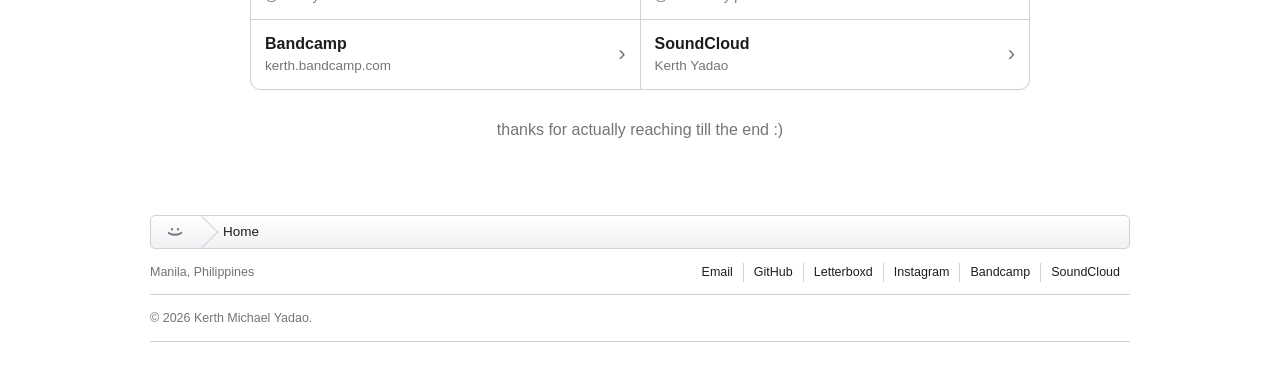
==== commit 14a36535: "marquee in the books" ====
--- a/index.html
+++ b/index.html
@@ -1105,7 +1105,7 @@
         <div role="tablist" aria-label="Contacts">
           <div class="letter">H</div><ul class="names"><li><button role="tab" id="tab-server" aria-controls="card-server" aria-selected="false">Home <b>Server</b></button></li></ul>
           <div class="letter">K</div><ul class="names"><li><button role="tab" id="tab-kerth" aria-controls="card-kerth" aria-selected="true">Kerth <b>Yadao</b></button></li></ul>
-          <div class="letter">M</div><ul class="names"><li><button role="tab" id="tab-matinee" aria-controls="card-matinee" aria-selected="false"><b>Matinee</b></button></li></ul>
+          <div class="letter">M</div><ul class="names"><li><button role="tab" id="tab-marquee" aria-controls="card-marquee" aria-selected="false"><b>Marquee</b></button></li></ul>
           <div class="letter">T</div><ul class="names"><li><button role="tab" id="tab-traj" aria-controls="card-traj" aria-selected="false"><b>Trajectories</b></button></li></ul>
         </div>
       </div>
@@ -1138,14 +1138,14 @@
           <dt>more</dt><dd><a href="#projects">See the whole setup ▸</a></dd>
         </dl>
       </div>
-      <div class="card" id="card-matinee" role="tabpanel" aria-labelledby="tab-matinee" hidden>
-        <div class="card-top"><div class="photo">M</div><div><h3>Matinee</h3><p>Letterboxd client for iOS 6</p></div></div>
+      <div class="card" id="card-marquee" role="tabpanel" aria-labelledby="tab-marquee" hidden>
+        <div class="card-top"><div class="photo">M<img src="marquee-icon.png" alt="Marquee app icon" onerror="this.remove()"></div><div><h3>Marquee</h3><p>Simkl client for iOS 6</p></div></div>
         <dl class="fields">
           <dt>platform</dt><dd>iOS 6</dd>
           <dt>language</dt><dd>Objective-C</dd>
-          <dt>status</dt><dd>Work in progress</dd>
-          <dt>sibling</dt><dd>Marquee, a SimKL client for iOS 6</dd>
-          <dt>code</dt><dd><a href="https://github.com/kerthmfy/Matinee-ios6" target="_blank" rel="noopener noreferrer">github.com/kerthmfy/Matinee-ios6</a></dd>
+          <dt>version</dt><dd>1.0.1</dd>
+          <dt>install</dt><dd><a href="https://kerthmfy.github.io/repo/p/marquee/" target="_blank" rel="noopener noreferrer">Cydia · kerthmfy.github.io/repo</a></dd>
+          <dt>code</dt><dd><a href="https://github.com/kerthmfy/Marquee-ios6" target="_blank" rel="noopener noreferrer">github.com/kerthmfy/Marquee-ios6</a></dd>
           <dt>more</dt><dd><a href="#code">All my repos ▸</a></dd>
         </dl>
       </div>
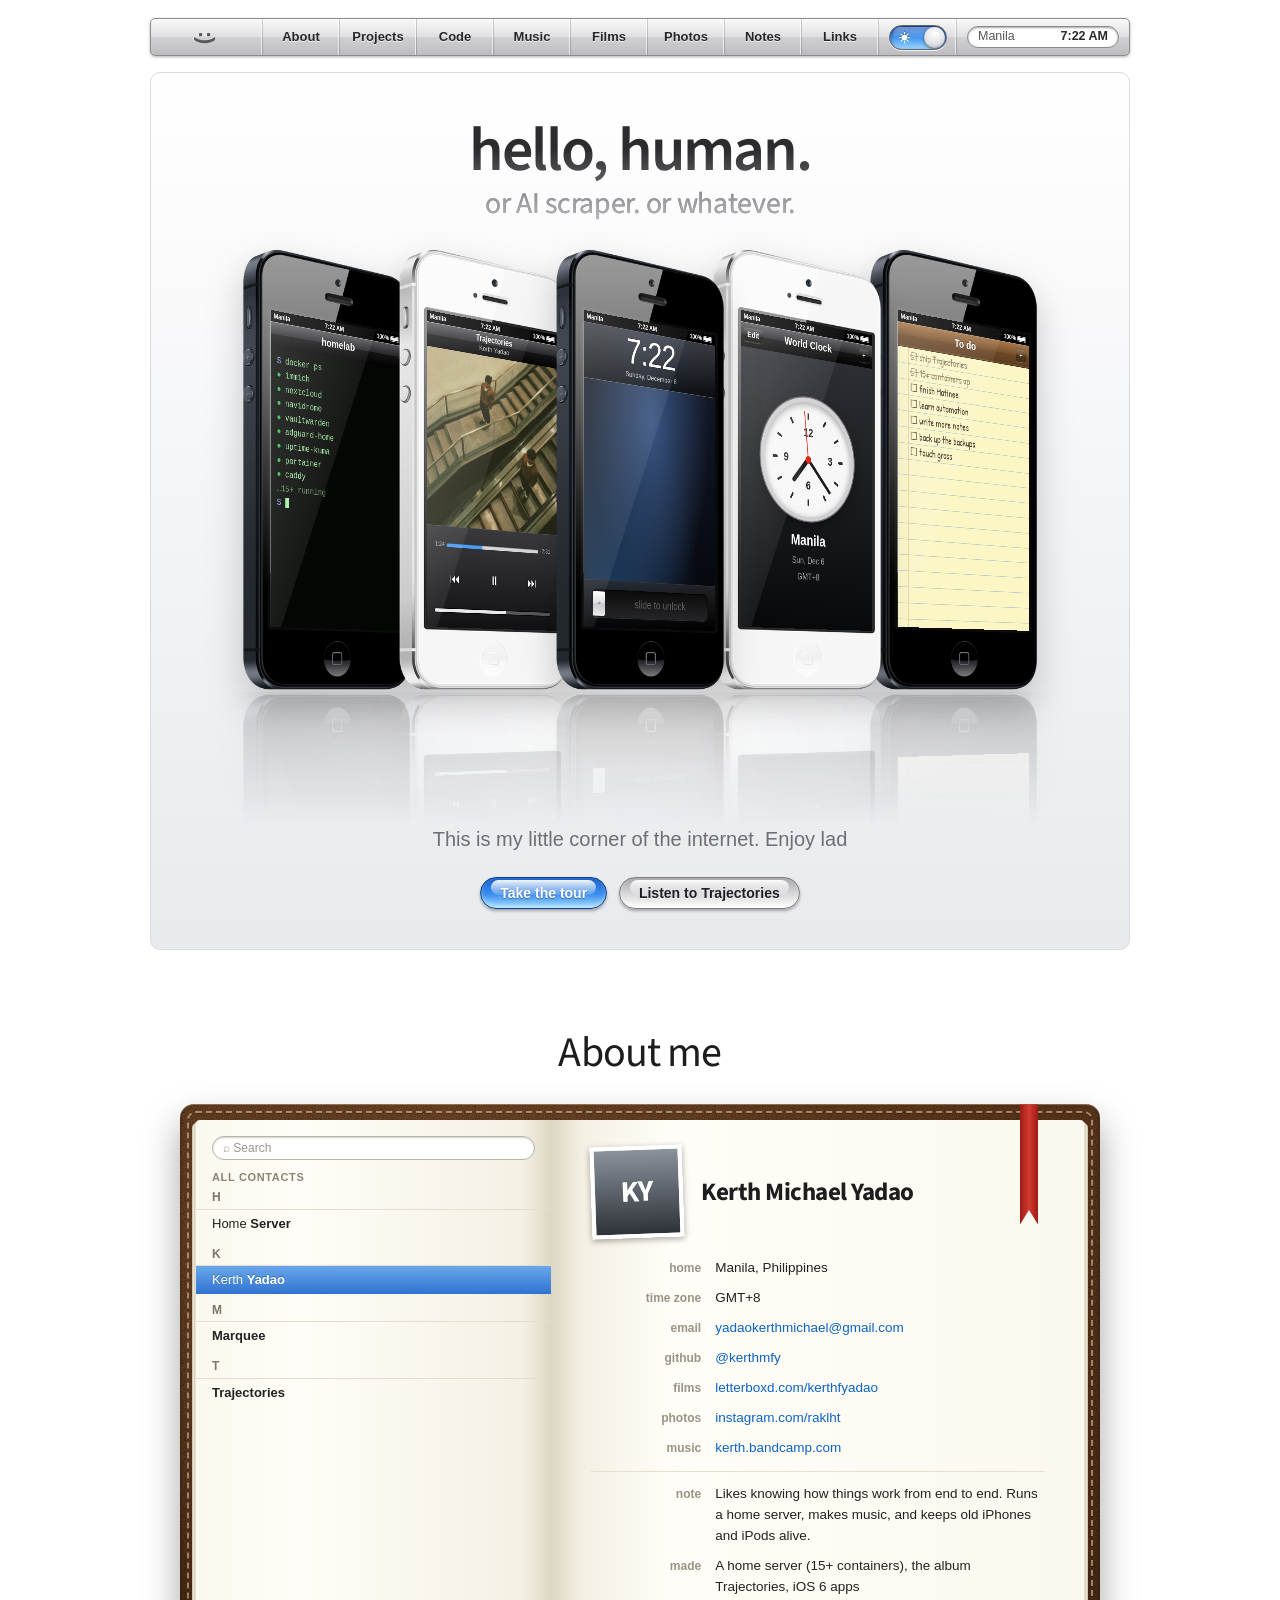
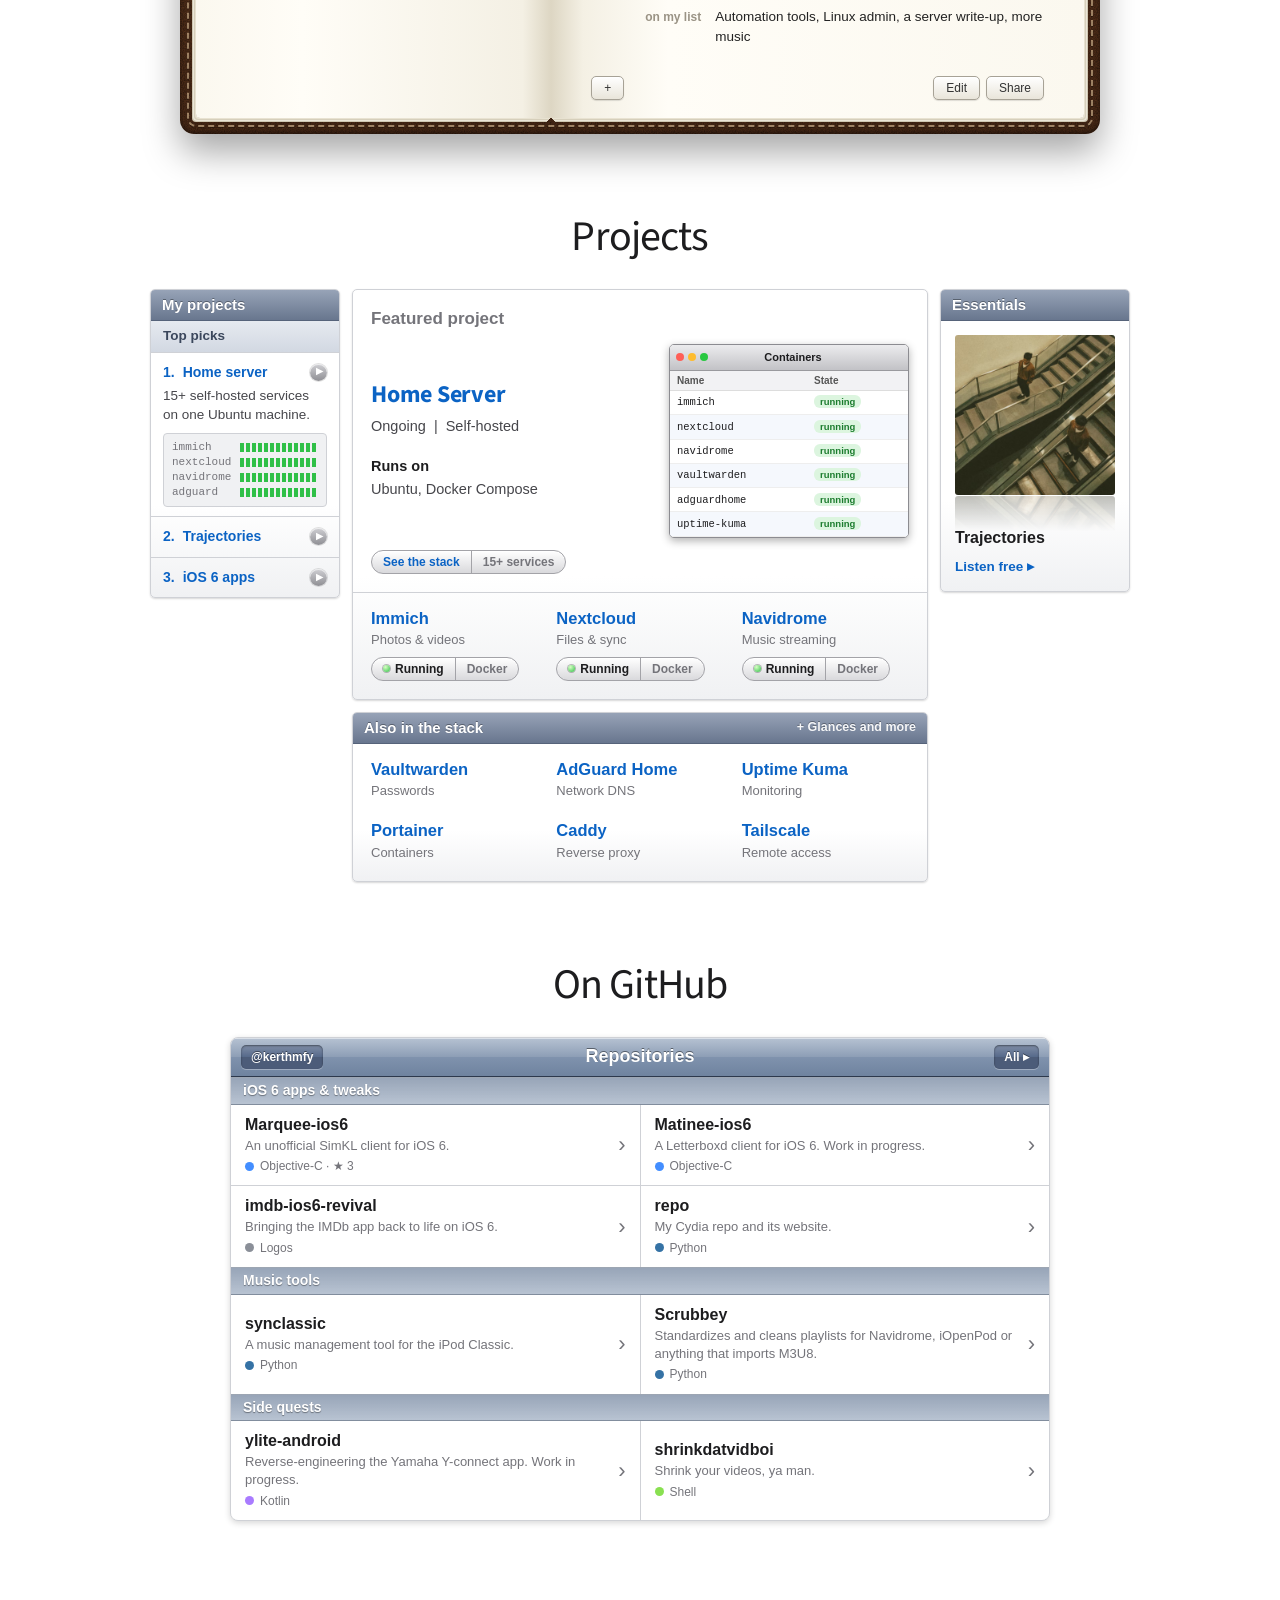
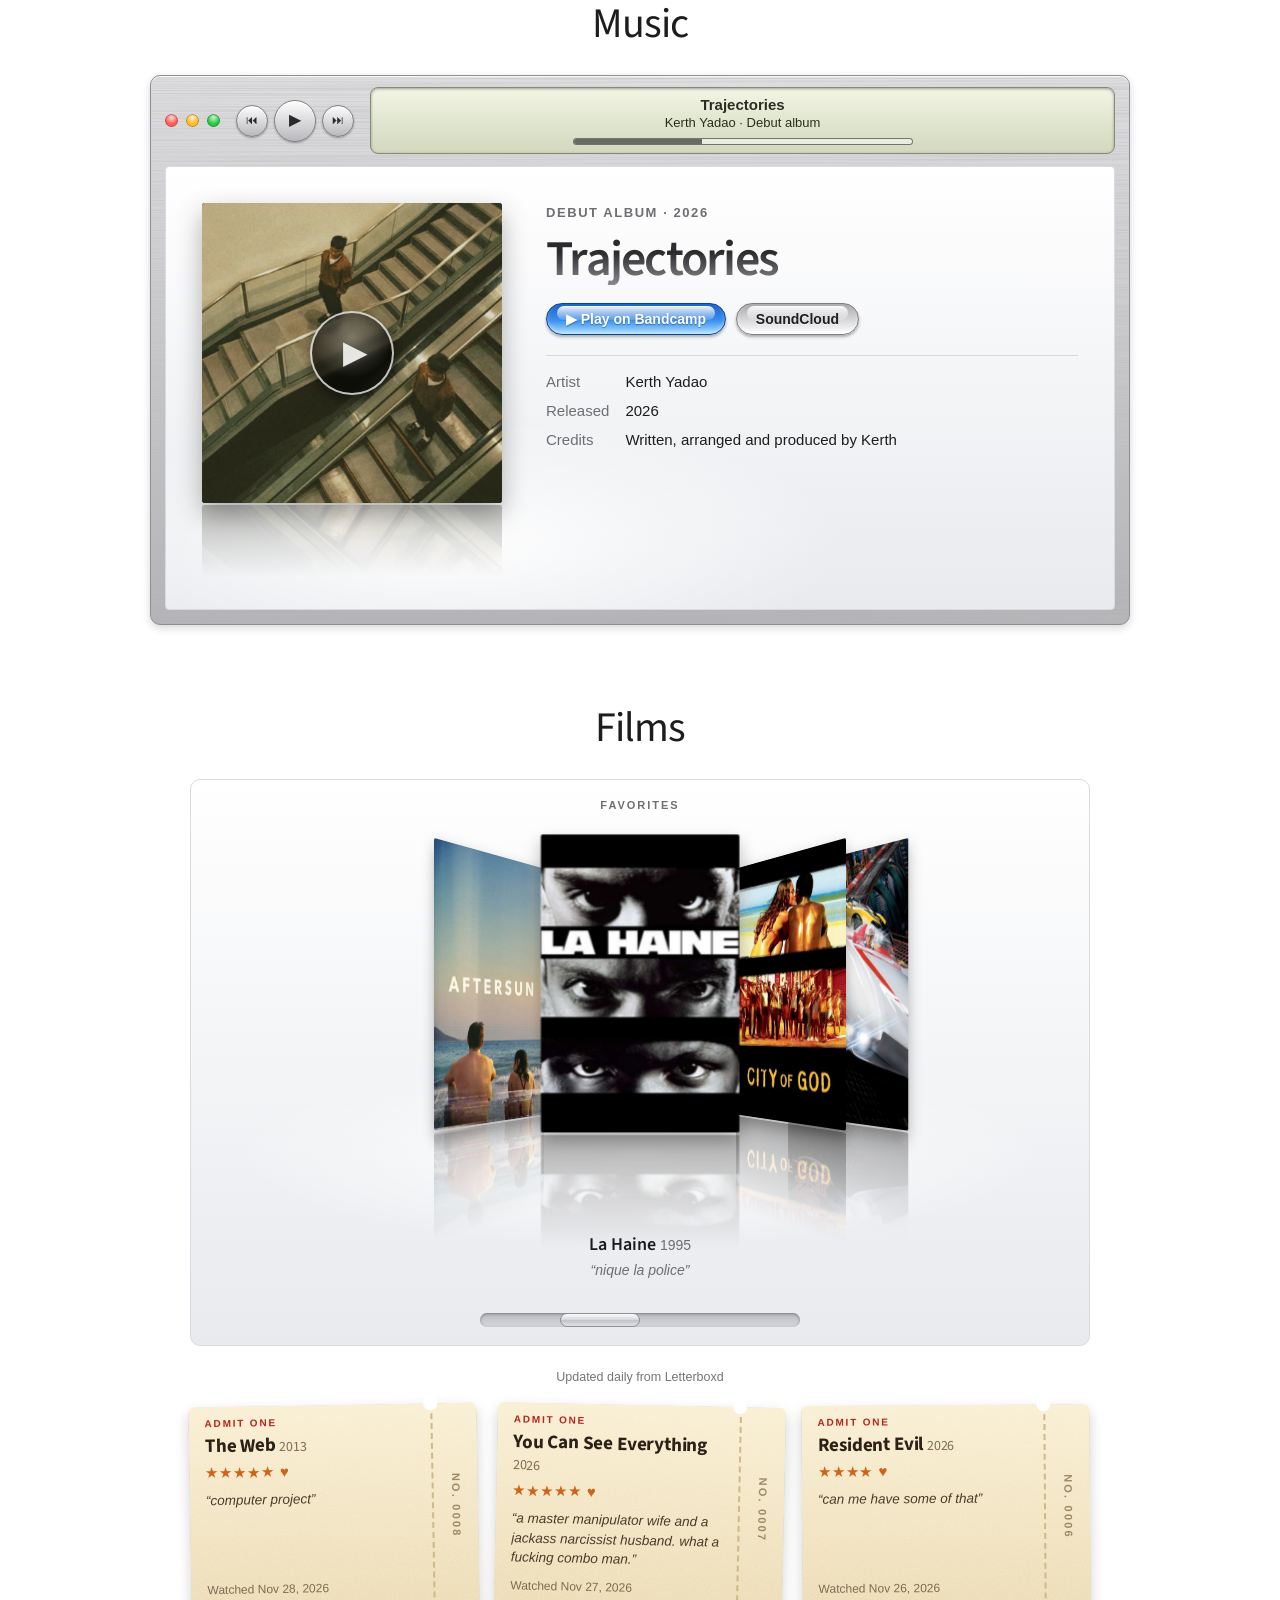
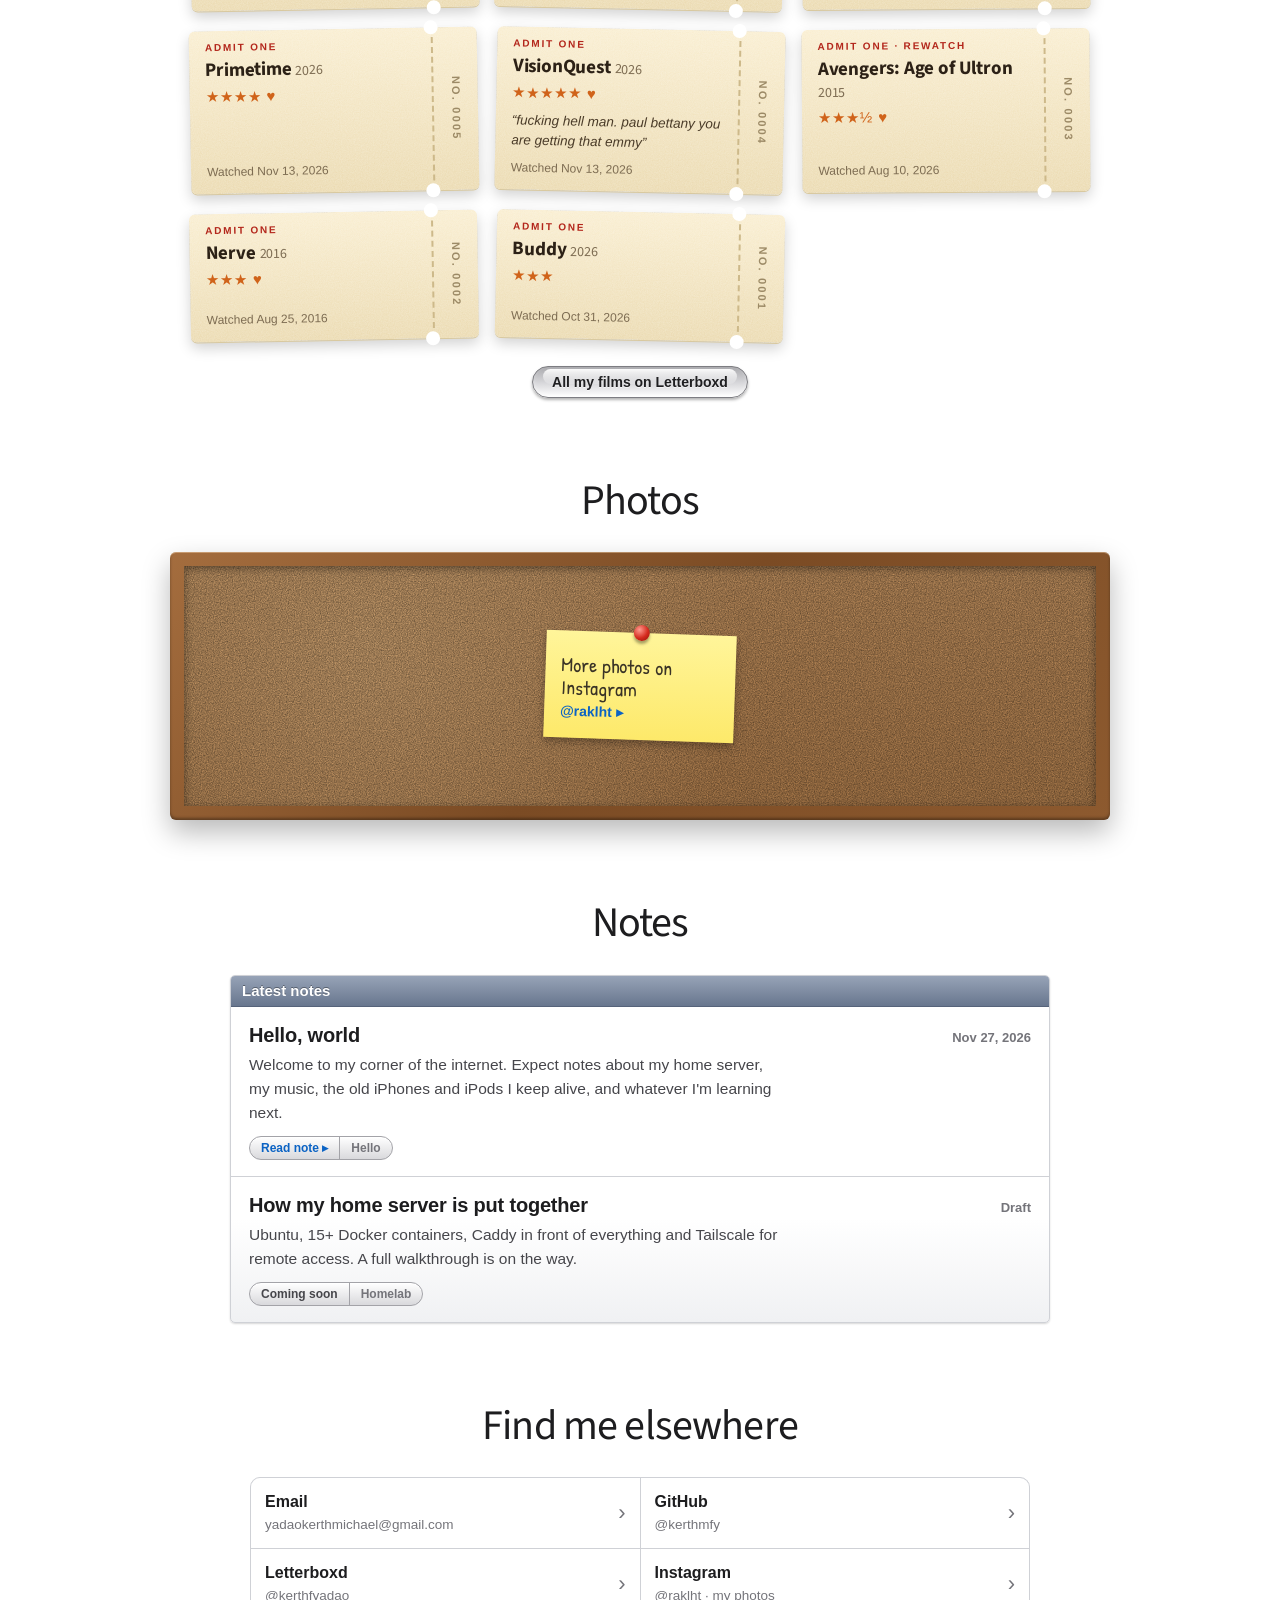
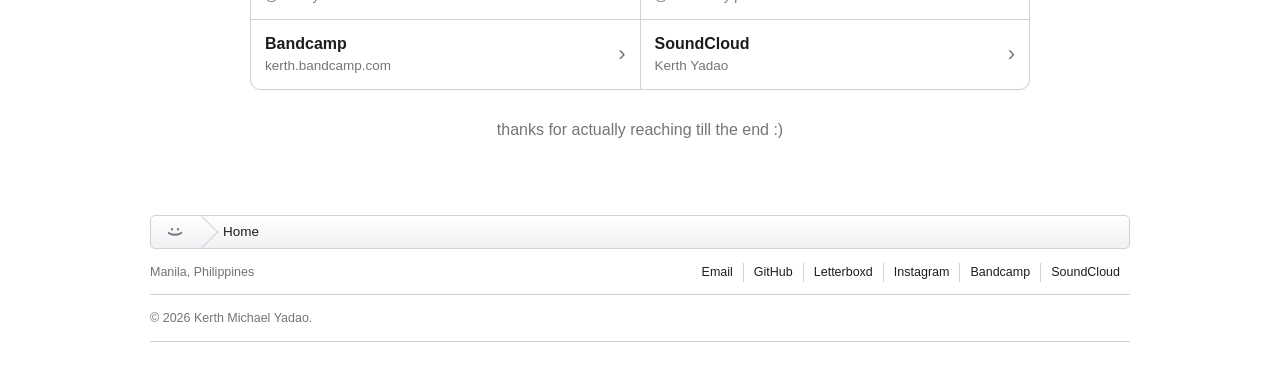
==== commit c2eacb58: "Notes in Markdown with a simple reading layout" ====
--- a/index.html
+++ b/index.html
@@ -1447,8 +1447,9 @@
     <div class="panel">
       <h3 class="bar">Latest notes</h3>
 
-      <!-- NEW NOTE? 1) copy notes/_template.html to notes/your-title.html and write it,
-           2) copy this <article> block, paste it at the top of the list, and point it at your new file. -->
+      <!-- NEW NOTE? Copy notes/_template.md, write it, and push. The list below is written
+           by scripts/notes.py from the files in notes/, so don't edit it by hand. -->
+      <!-- NOTES:START -->
       <article class="note">
         <div class="note-top"><h3><a href="notes/hello-world.html">Hello, world</a></h3><time datetime="2026-11-27">Nov 27, 2026</time></div>
         <p>Welcome to my corner of the internet. Expect notes about my home server, my music, the old iPhones and iPods I keep alive, and whatever I'm learning next.</p>
@@ -1460,6 +1461,7 @@
         <p>Ubuntu, 15+ Docker containers, Caddy in front of everything and Tailscale for remote access. A full walkthrough is on the way.</p>
         <div class="split"><span>Coming soon</span><span>Homelab</span></div>
       </article>
+      <!-- NOTES:END -->
     </div>
   </div>
 </section>
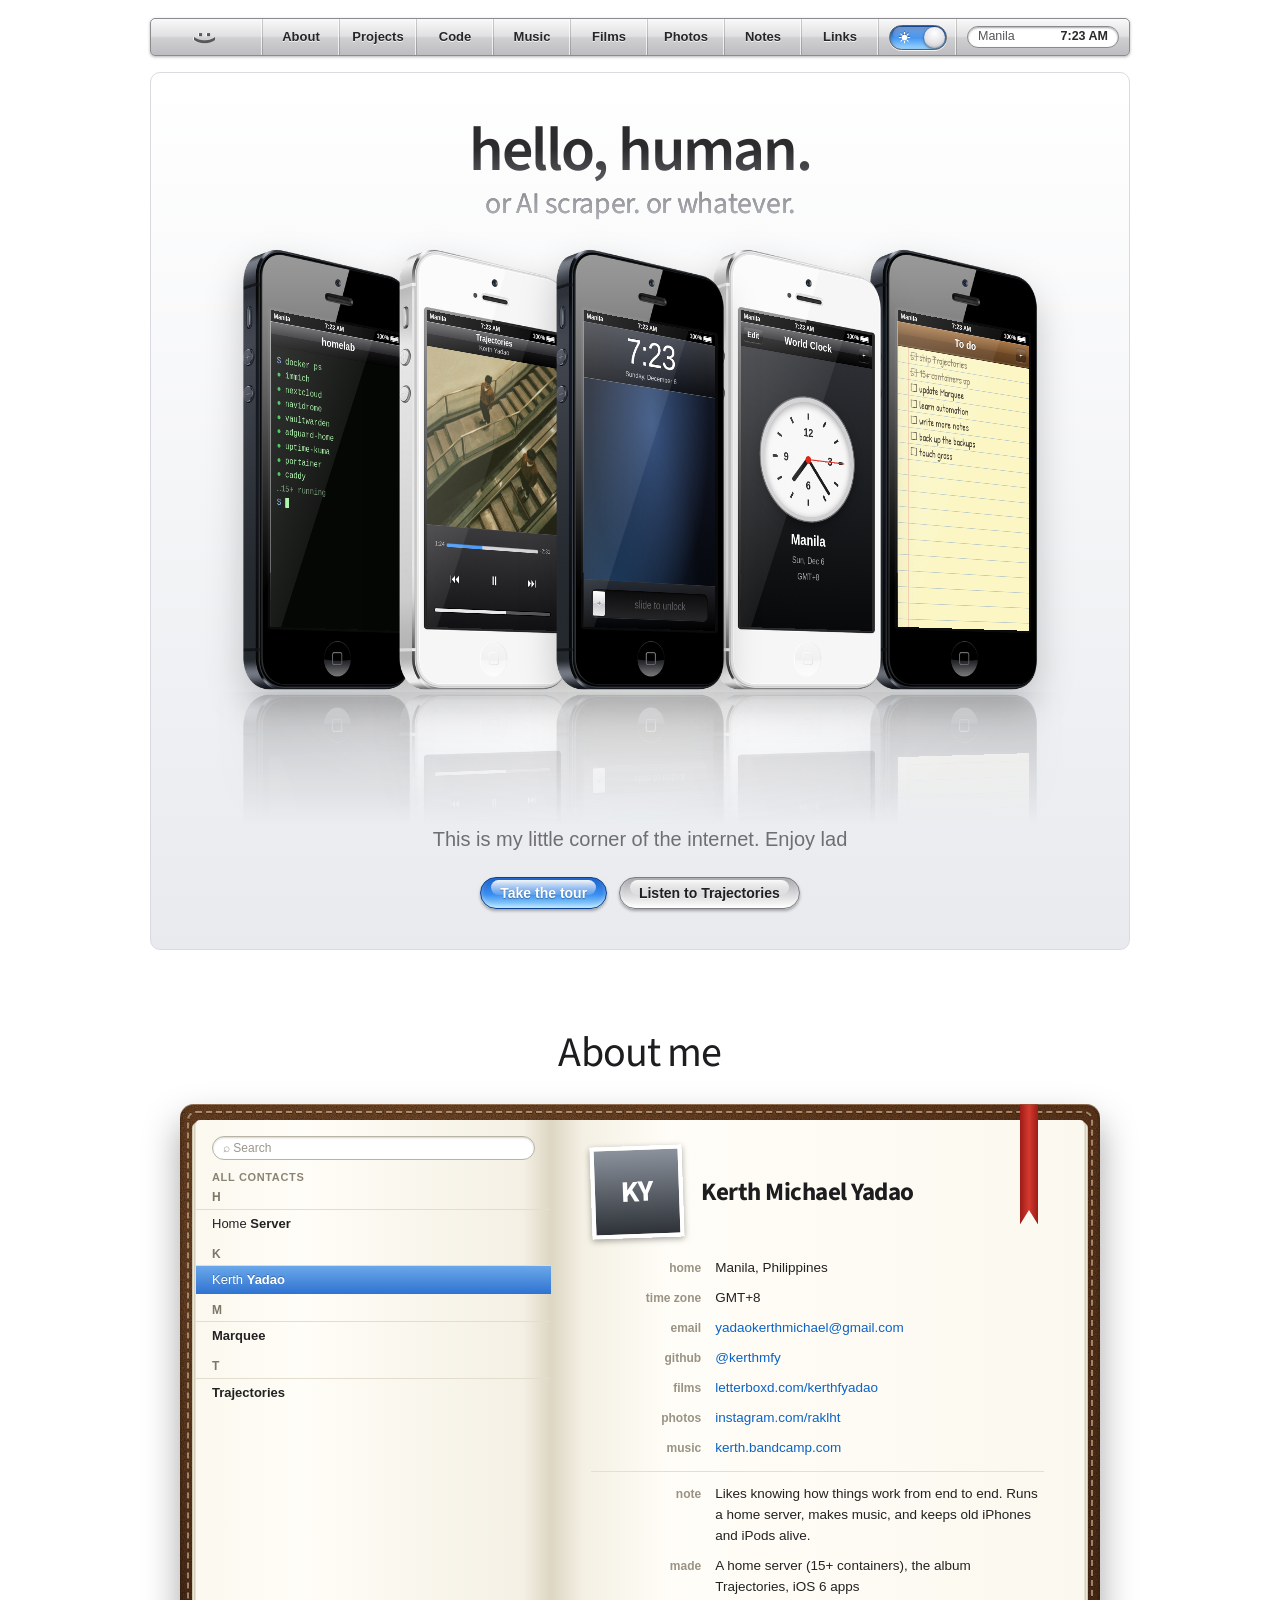
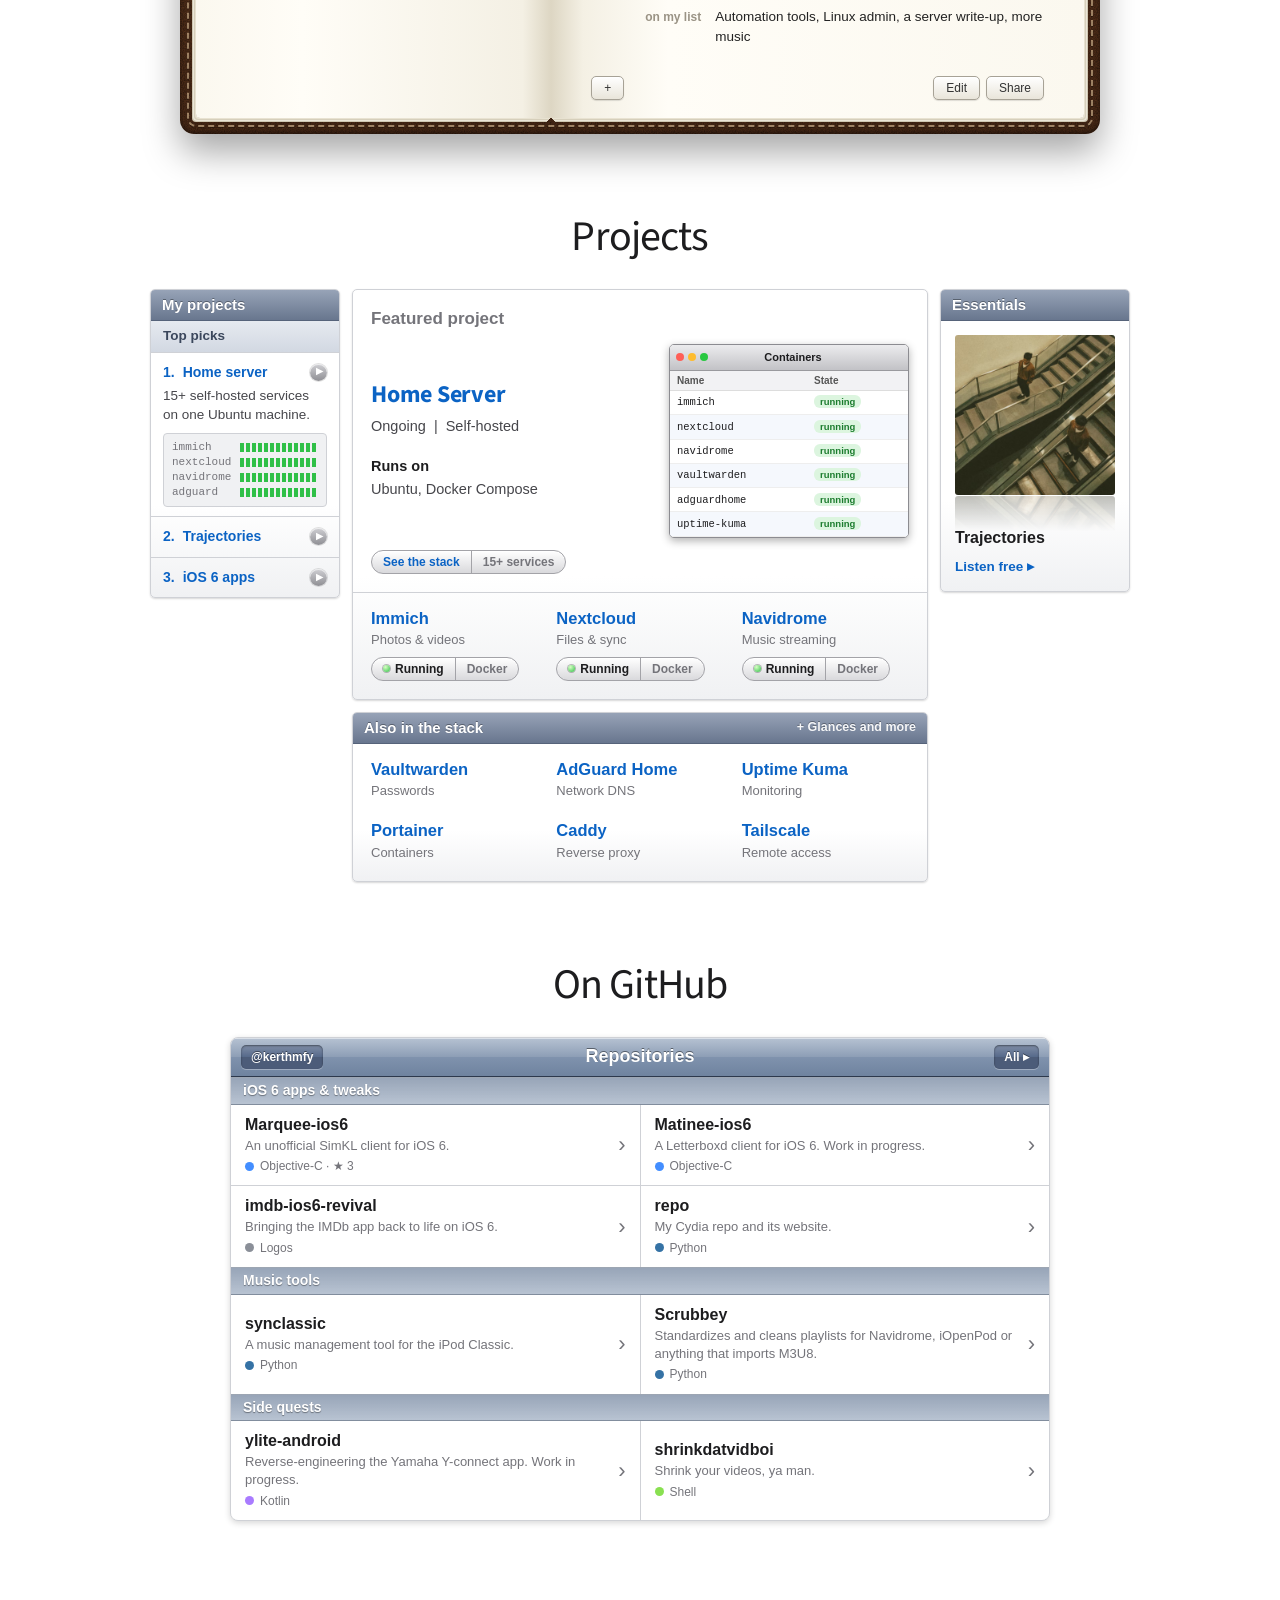
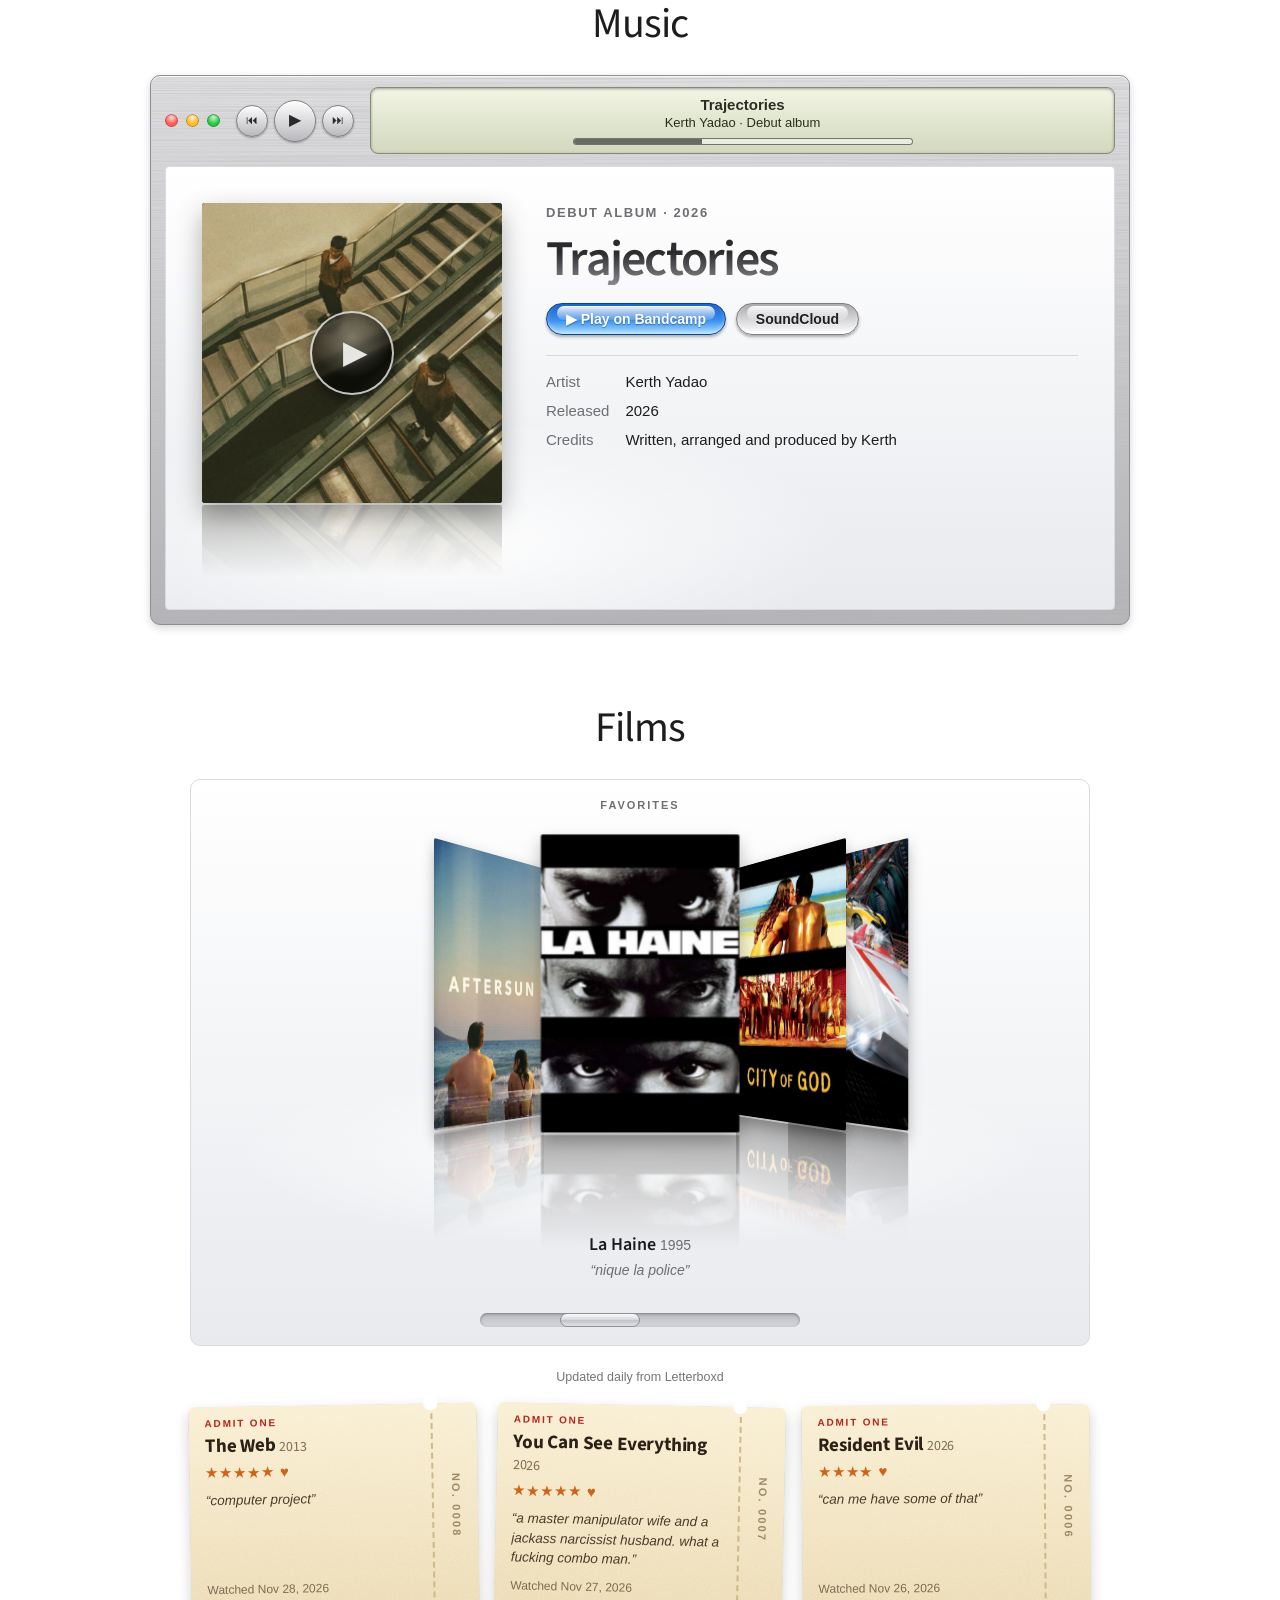
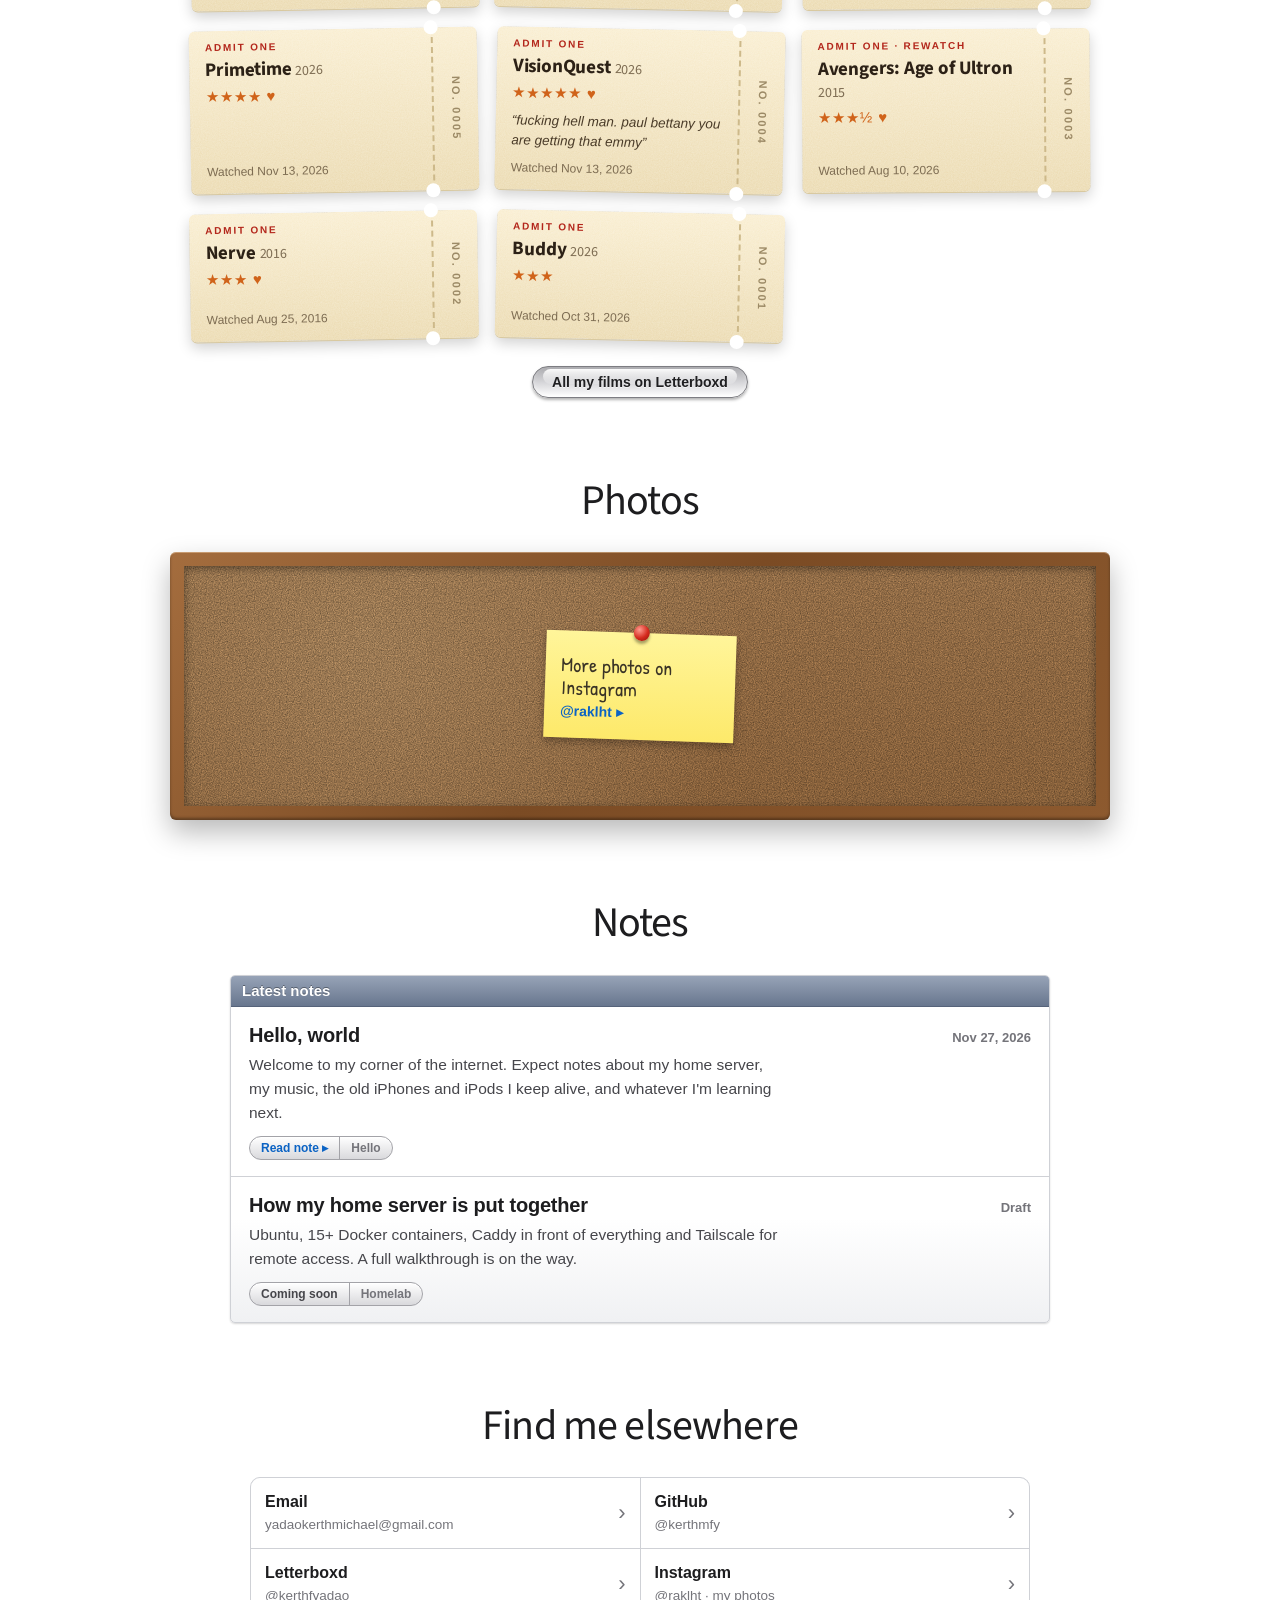
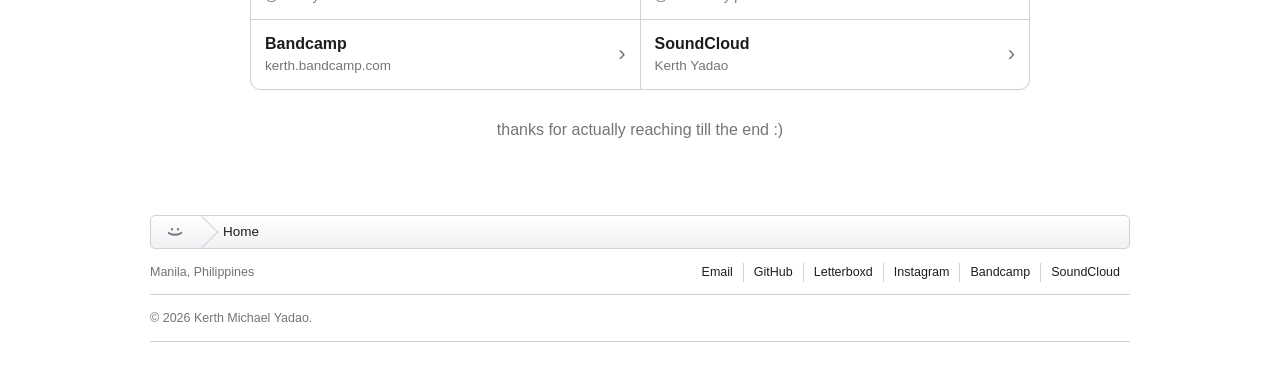
==== commit 629f4e6f: "Swipe and touchpad scrolling for Cover Flow" ====
--- a/index.html
+++ b/index.html
@@ -725,6 +725,8 @@
 }
 .cf-item img{display:block;width:100%;height:100%;object-fit:cover;border-radius:2px;box-shadow:0 8px 18px rgba(0,0,0,.28);-webkit-user-drag:none}
 .cf-item:not(.on){cursor:pointer}
+.cf-stage.moving{cursor:grabbing}
+.cf-stage.moving .cf-item{transition:none}   /* while dragging/scrolling, follow the finger exactly */
 .cf-item:focus-visible{outline:none}
 .cf-item:focus-visible img{outline:3px solid var(--aqua-mid);outline-offset:3px}
 .cf-cap{margin:2px 0 0;min-height:1.5em;font-size:14px;color:var(--stage-mute)}
@@ -1068,7 +1070,7 @@
         <div class="pad-body">
           <p class="done">&#x2611;&#xFE0E; ship Trajectories</p>
           <p class="done">&#x2611;&#xFE0E; 15+ containers up</p>
-          <p>&#x2610;&#xFE0E; finish Matinee</p>
+          <p>&#x2610;&#xFE0E; update Marquee</p>
           <p>&#x2610;&#xFE0E; learn automation</p>
           <p>&#x2610;&#xFE0E; write more notes</p>
           <p>&#x2610;&#xFE0E; back up the backups</p>
@@ -1820,14 +1822,16 @@
   }
 
   /* 9. COVER FLOW: my favorite films. Only posters that actually load are used;
-         with none, the shelf stays hidden. Click/tap a side poster, swipe, drag the
-         scroller or use the arrow keys to browse. Clicking the middle poster opens Letterboxd. */
+         with none, the shelf stays hidden. Browse by swiping/dragging, two-finger scrolling
+         on a touchpad, tapping a side poster, the scroller or the arrow keys.
+         Clicking the middle poster opens Letterboxd. */
   var cf = document.getElementById("cf");
   if (cf) {
     var cfStage = cf.querySelector(".cf-stage"), cfRange = cf.querySelector(".cf-scroll");
     var cfTitle = cf.querySelector(".cf-title"), cfYear = cf.querySelector(".cf-year"), cfReview = cf.querySelector(".cf-review");
     var cfAll = Array.prototype.slice.call(cf.querySelectorAll(".cf-item"));
     var cfItems = [], cfAt = 0, cfWaiting = cfAll.length;
+    var cfPos = 0, cfCaptionAt = -1;   /* set up first: cached posters can start the shelf right away */
 
     /* wait for every poster to load (or fail) before showing the shelf */
     cfAll.forEach(function (item) {
@@ -1850,43 +1854,99 @@
       cfShow(Math.floor((cfItems.length - 1) / 2));   /* start in the middle */
     }
 
-    /* put poster number i in the middle and turn the others sideways */
-    function cfShow(i) {
-      cfAt = Math.max(0, Math.min(cfItems.length - 1, i));
+    /* Where every poster sits. pos = which poster is in the middle. While a finger or
+       touchpad is moving it can be "in between" (like 1.4), so the posters glide with
+       you instead of jumping, the way iTunes did it. */
+    function cfPlace(pos) {
+      cfPos = Math.max(0, Math.min(cfItems.length - 1, pos));
       cfItems.forEach(function (item, k) {
-        var o = k - cfAt;              /* how many places from the middle (negative = left) */
-        var side = o < 0 ? -1 : 1, far = Math.abs(o);
-        item.style.transform = o === 0
-          ? "translateZ(40px)"
-          : "translateX(" + side * (82 + (far - 1) * 32) + "%) translateZ(-60px) rotateY(" + (-side * 62) + "deg)";
-        item.style.zIndex = 50 - far;
+        var o = k - cfPos;             /* how far from the middle (negative = left) */
+        var side = o < 0 ? -1 : 1, far = Math.abs(o), x, z, turn;
+        if (far <= 1) { x = 82 * far; z = 40 - 100 * far; turn = 62 * far; }   /* sliding into or out of the middle */
+        else { x = 82 + (far - 1) * 32; z = -60; turn = 62; }                  /* waiting at the side */
+        item.style.transform = "translateX(" + side * x + "%) translateZ(" + z + "px) rotateY(" + (-side * turn) + "deg)";
+        item.style.zIndex = Math.max(1, 50 - Math.round(far * 10));
         item.style.opacity = far > 4 ? 0 : 1;
-        item.tabIndex = o === 0 ? 0 : -1;  /* Tab lands on the middle one only */
-        item.classList.toggle("on", o === 0);
       });
-      var cur = cfItems[cfAt];
+      cfCaption(Math.round(cfPos));
+    }
+
+    /* title, year and review of the poster nearest the middle */
+    function cfCaption(i) {
+      if (i === cfCaptionAt) return;
+      cfCaptionAt = i;
+      var cur = cfItems[i];
       cfTitle.textContent = cur.dataset.title || "";
       cfYear.textContent = cur.dataset.year || "";
       cfReview.textContent = cur.dataset.review || "";
-      cfRange.value = cfAt;
+      cfRange.value = i;
+    }
+
+    /* settle with poster number i in the middle */
+    function cfShow(i) {
+      cfAt = Math.max(0, Math.min(cfItems.length - 1, Math.round(i)));
+      cfStage.classList.remove("moving");          /* glide into place */
+      cfPlace(cfAt);
+      cfItems.forEach(function (item, k) {
+        item.tabIndex = k === cfAt ? 0 : -1;       /* Tab lands on the middle one only */
+        item.classList.toggle("on", k === cfAt);
+      });
       cfRange.style.setProperty("--thumb", Math.max(30, cfRange.offsetWidth / cfItems.length) + "px");
     }
 
-    /* swipe (touch) or drag (mouse) */
-    var cfDownX = null, cfSwiped = false;
-    cfStage.addEventListener("pointerdown", function (e) { cfDownX = e.clientX; cfSwiped = false; });
-    cfStage.addEventListener("pointerup", function (e) {
-      if (cfDownX === null) return;
-      var dx = e.clientX - cfDownX; cfDownX = null;
-      if (Math.abs(dx) > 30) {         /* moved more than 30px: it's a swipe, not a tap */
-        cfSwiped = true;
-        var steps = Math.max(1, Math.round(Math.abs(dx) / 120));   /* a longer swipe skips more */
-        cfShow(cfAt + (dx < 0 ? steps : -steps));
+    /* how far you drag or scroll to move one poster */
+    function cfStep() { return cfItems[0].offsetWidth * 0.6; }
+
+    /* DRAG with a finger or the mouse: the posters follow, then settle on the nearest one.
+       A quick flick carries on a little further. Up/down swipes still scroll the page. */
+    var cfDrag = null, cfDragged = false;
+    cfStage.addEventListener("pointerdown", function (e) {
+      if (e.button > 0 || !cfItems.length) return;
+      cfDrag = { id: e.pointerId, x: e.clientX, from: cfPos, moving: false, lastX: e.clientX, lastT: e.timeStamp, speed: 0 };
+      cfDragged = false;
+    });
+    cfStage.addEventListener("pointermove", function (e) {
+      if (!cfDrag || e.pointerId !== cfDrag.id) return;
+      var dx = e.clientX - cfDrag.x;
+      if (!cfDrag.moving) {
+        if (Math.abs(dx) < 8) return;              /* a tiny wobble is still a tap */
+        cfDrag.moving = cfDragged = true;
+        cfStage.setPointerCapture(e.pointerId);    /* keep following even off the shelf */
+        cfStage.classList.add("moving");
       }
+      var dt = e.timeStamp - cfDrag.lastT;
+      if (dt > 0) cfDrag.speed = (e.clientX - cfDrag.lastX) / dt;   /* pixels per millisecond */
+      cfDrag.lastX = e.clientX; cfDrag.lastT = e.timeStamp;
+      cfPlace(cfDrag.from - dx / cfStep());
     });
+    function cfEndDrag(e) {
+      if (!cfDrag) return;
+      var d = cfDrag; cfDrag = null;
+      if (!d.moving) return;
+      var speed = e.timeStamp - d.lastT > 100 ? 0 : d.speed;   /* stopped before letting go: no flick */
+      cfShow(cfPos - speed * 120 / cfStep());
+    }
+    cfStage.addEventListener("pointerup", cfEndDrag);
+    cfStage.addEventListener("pointercancel", cfEndDrag);
+
+    /* SCROLL sideways with two fingers on a touchpad (or Shift + mouse wheel) */
+    var cfWheelStop;
+    cfStage.addEventListener("wheel", function (e) {
+      if (!cfItems.length) return;
+      var dx = Math.abs(e.deltaX) > Math.abs(e.deltaY) ? e.deltaX : (e.shiftKey ? e.deltaY : 0);
+      if (!dx) return;                             /* scrolling up/down still scrolls the page */
+      e.preventDefault();
+      if (e.deltaMode === 1) dx *= 30;             /* some mice count in lines, not pixels */
+      cfStage.classList.add("moving");
+      cfPlace(cfPos + dx / cfStep());
+      clearTimeout(cfWheelStop);
+      cfWheelStop = setTimeout(function () { cfShow(cfPos); }, 140);   /* settle once the scrolling stops */
+    }, { passive: false });
+
+    /* CLICK a side poster to bring it to the middle; the middle one opens Letterboxd */
     cfStage.addEventListener("click", function (e) {
       var item = e.target.closest(".cf-item");
-      if (cfSwiped) { e.preventDefault(); cfSwiped = false; return; }
+      if (cfDragged) { e.preventDefault(); cfDragged = false; return; }
       if (item && !item.classList.contains("on")) { e.preventDefault(); cfShow(cfItems.indexOf(item)); }
     });
     cfStage.addEventListener("keydown", function (e) {
